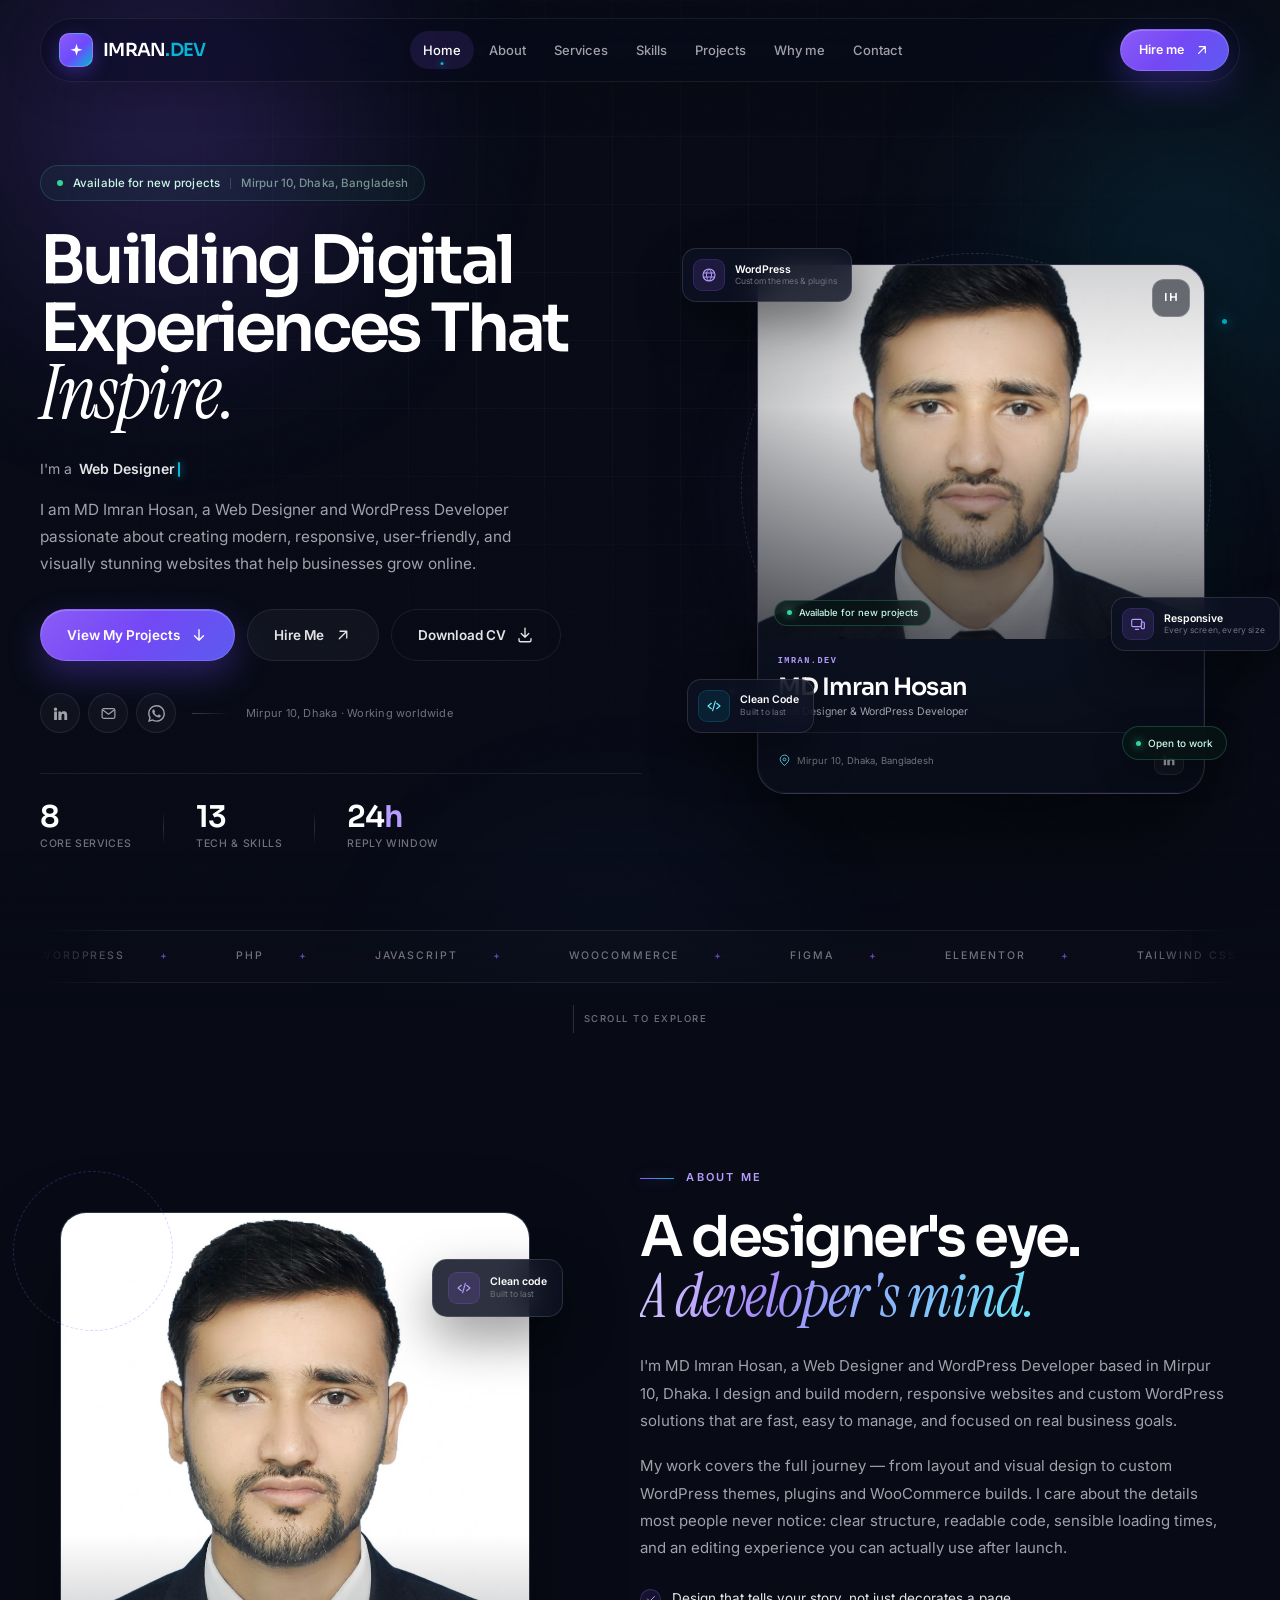
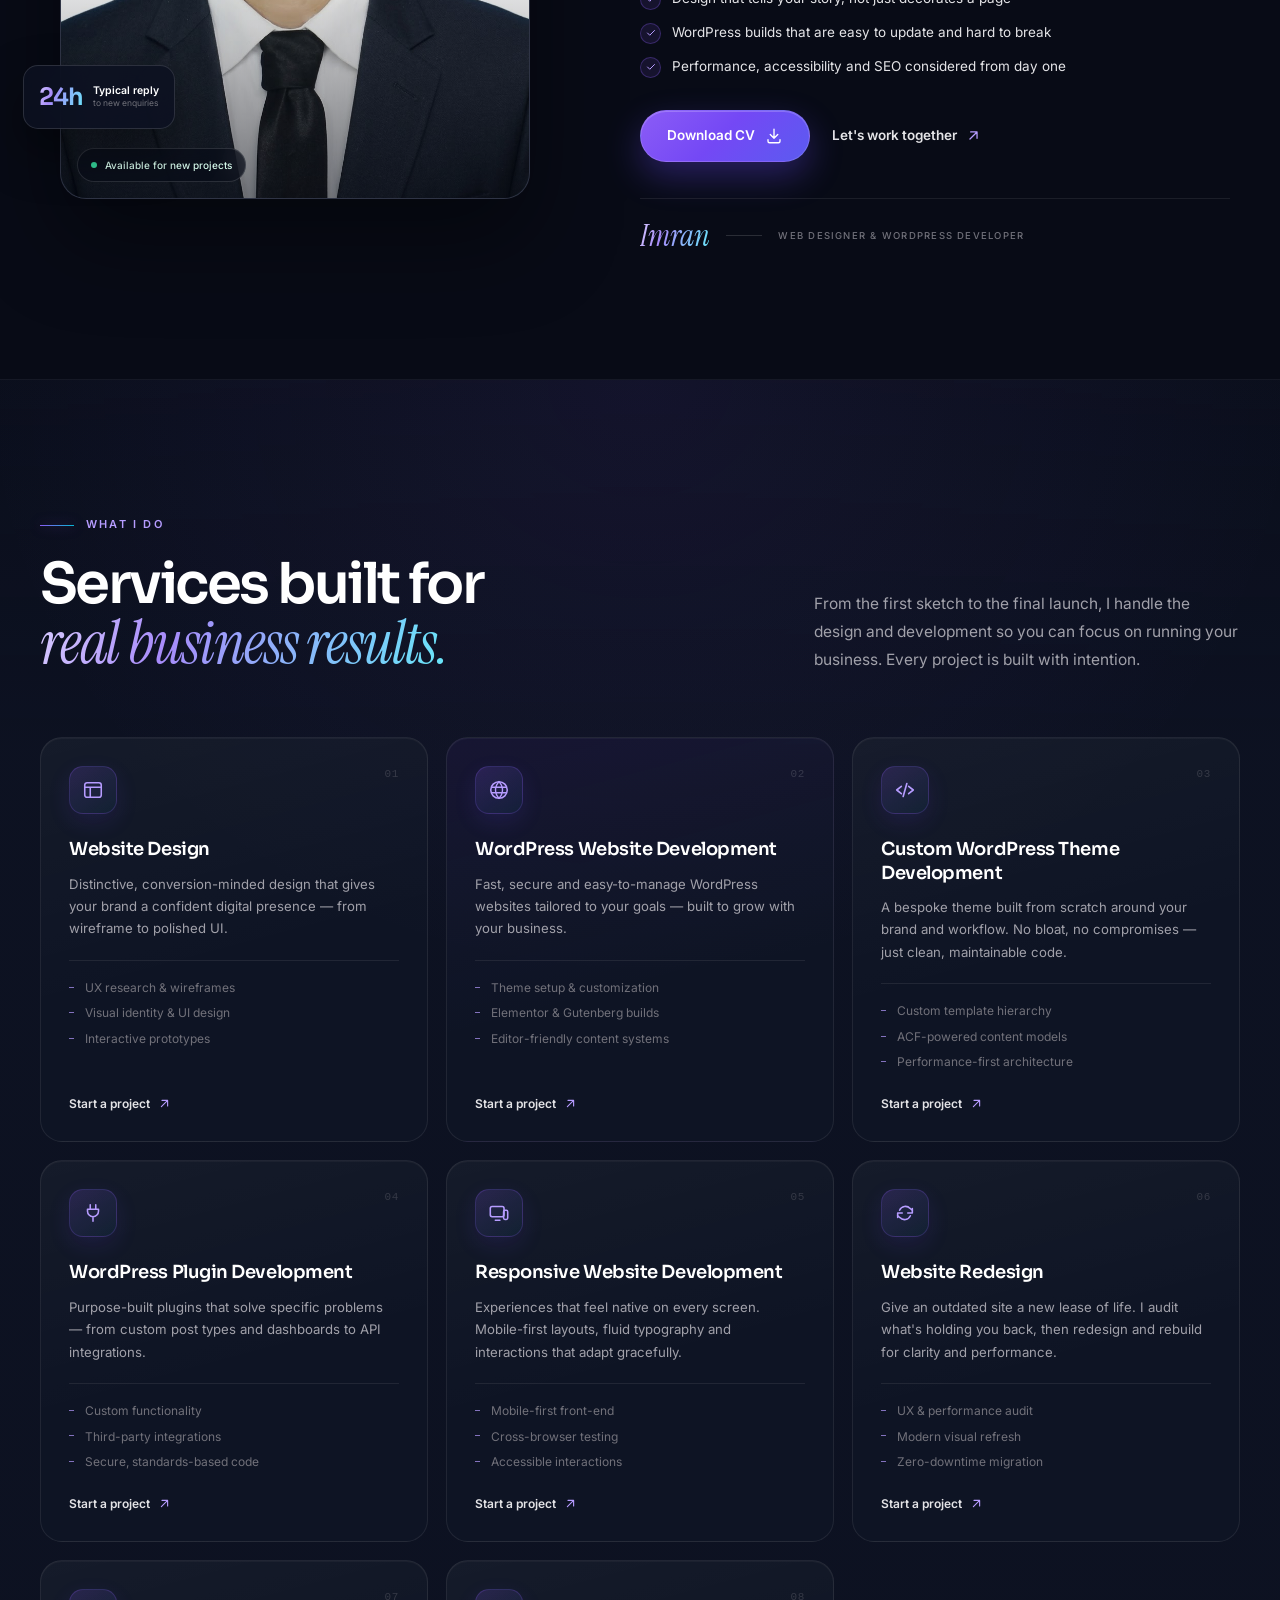
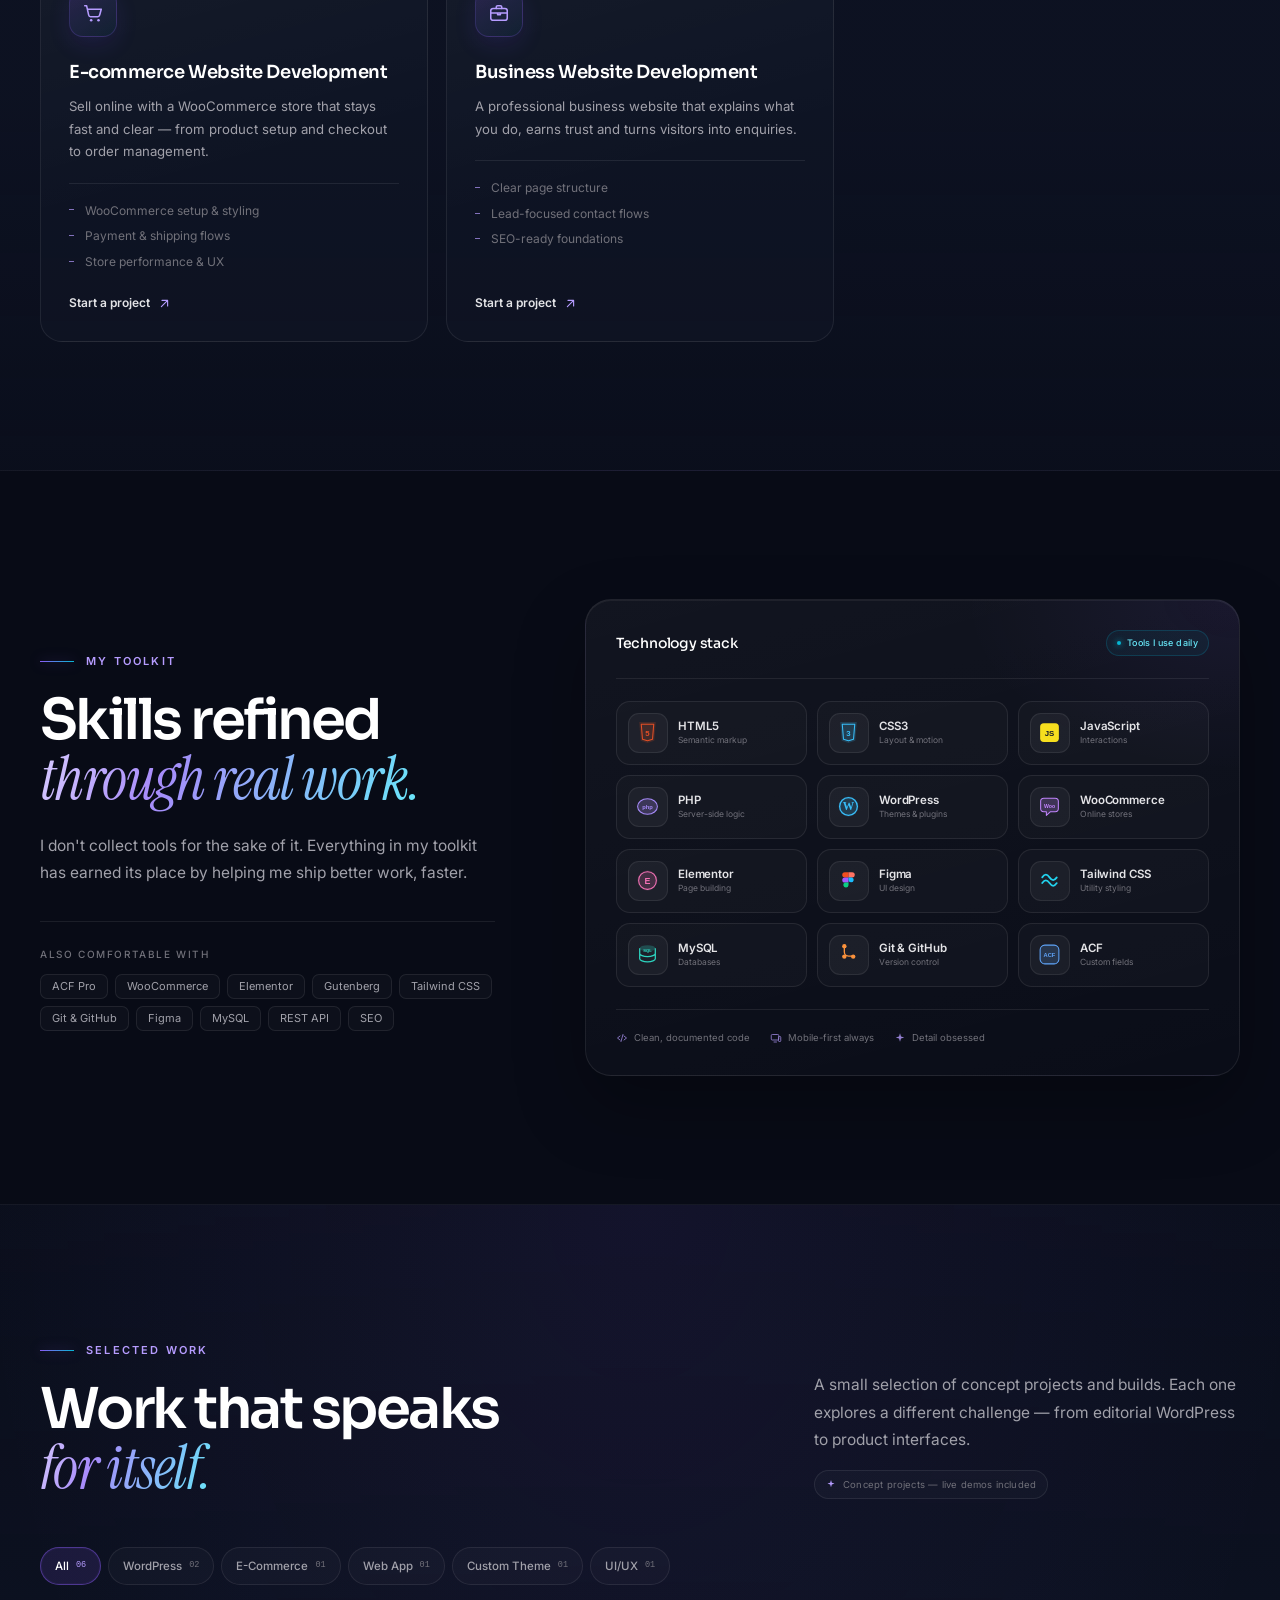
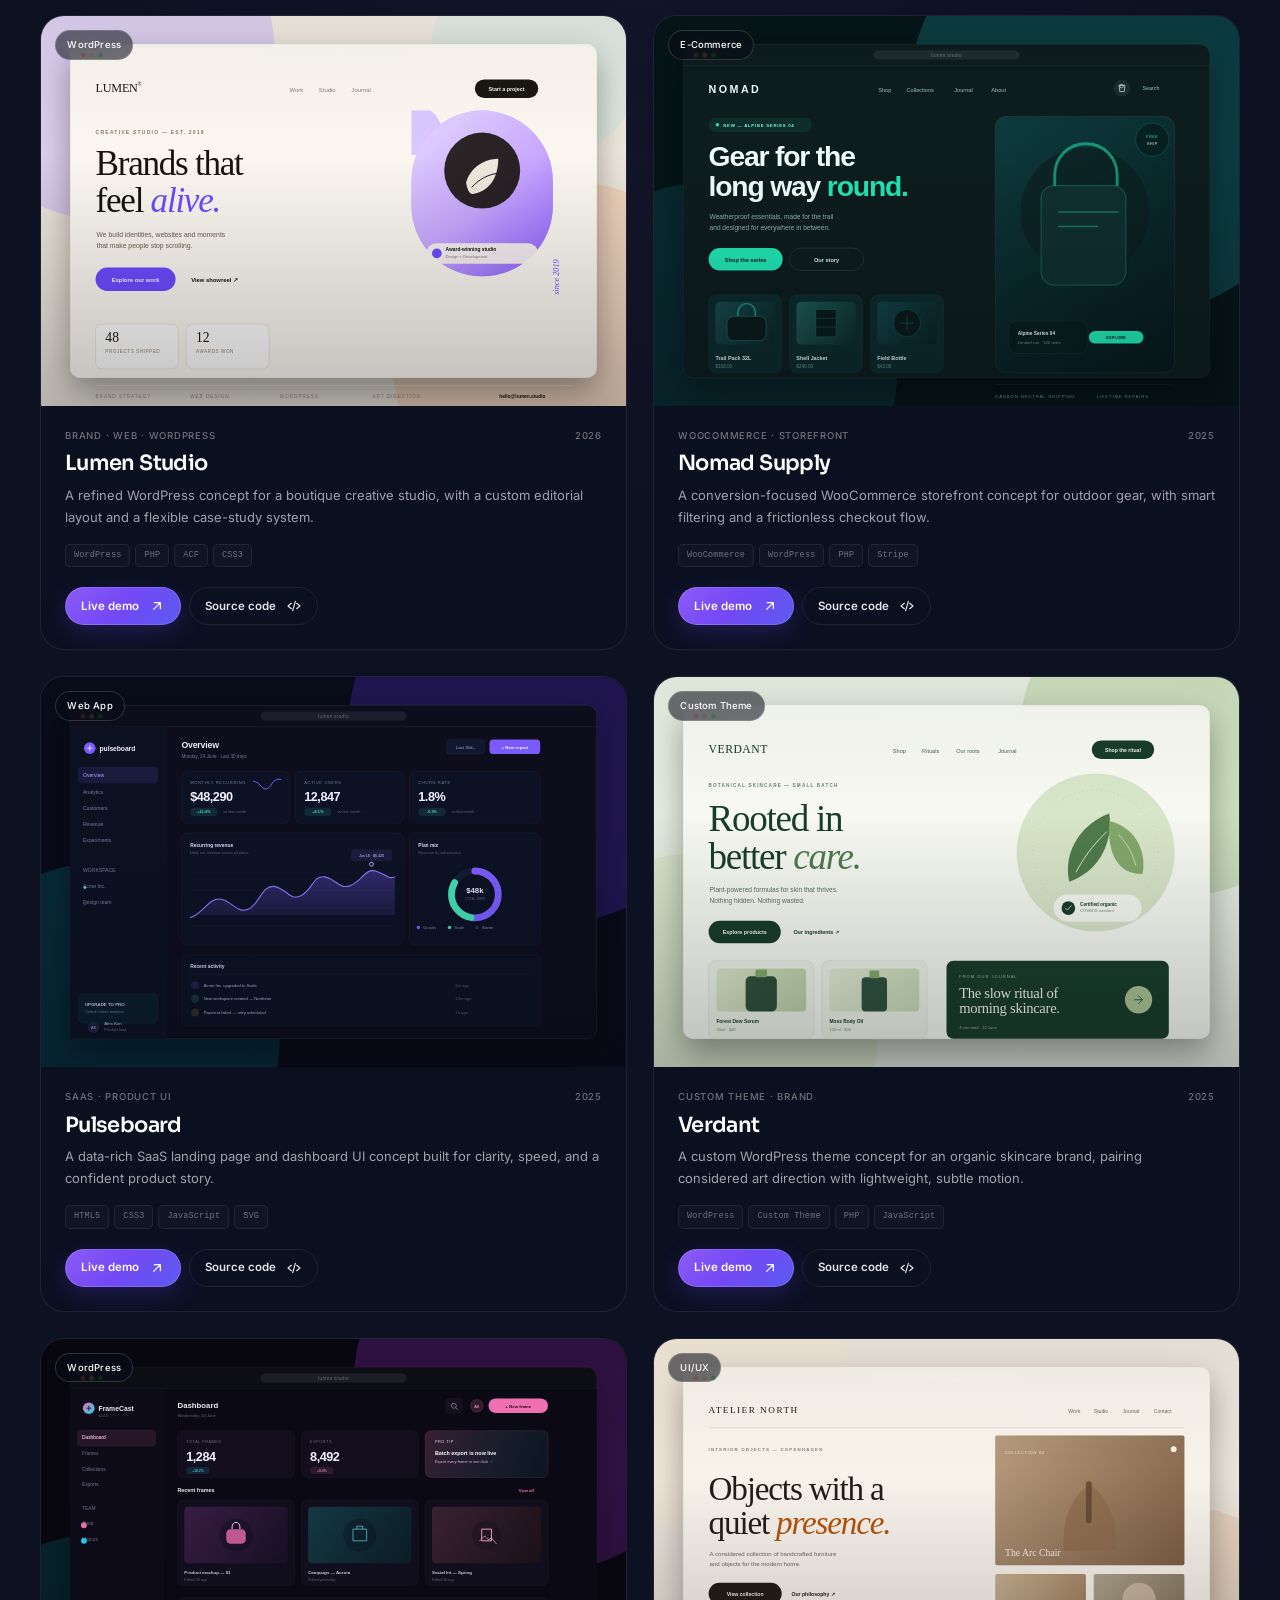
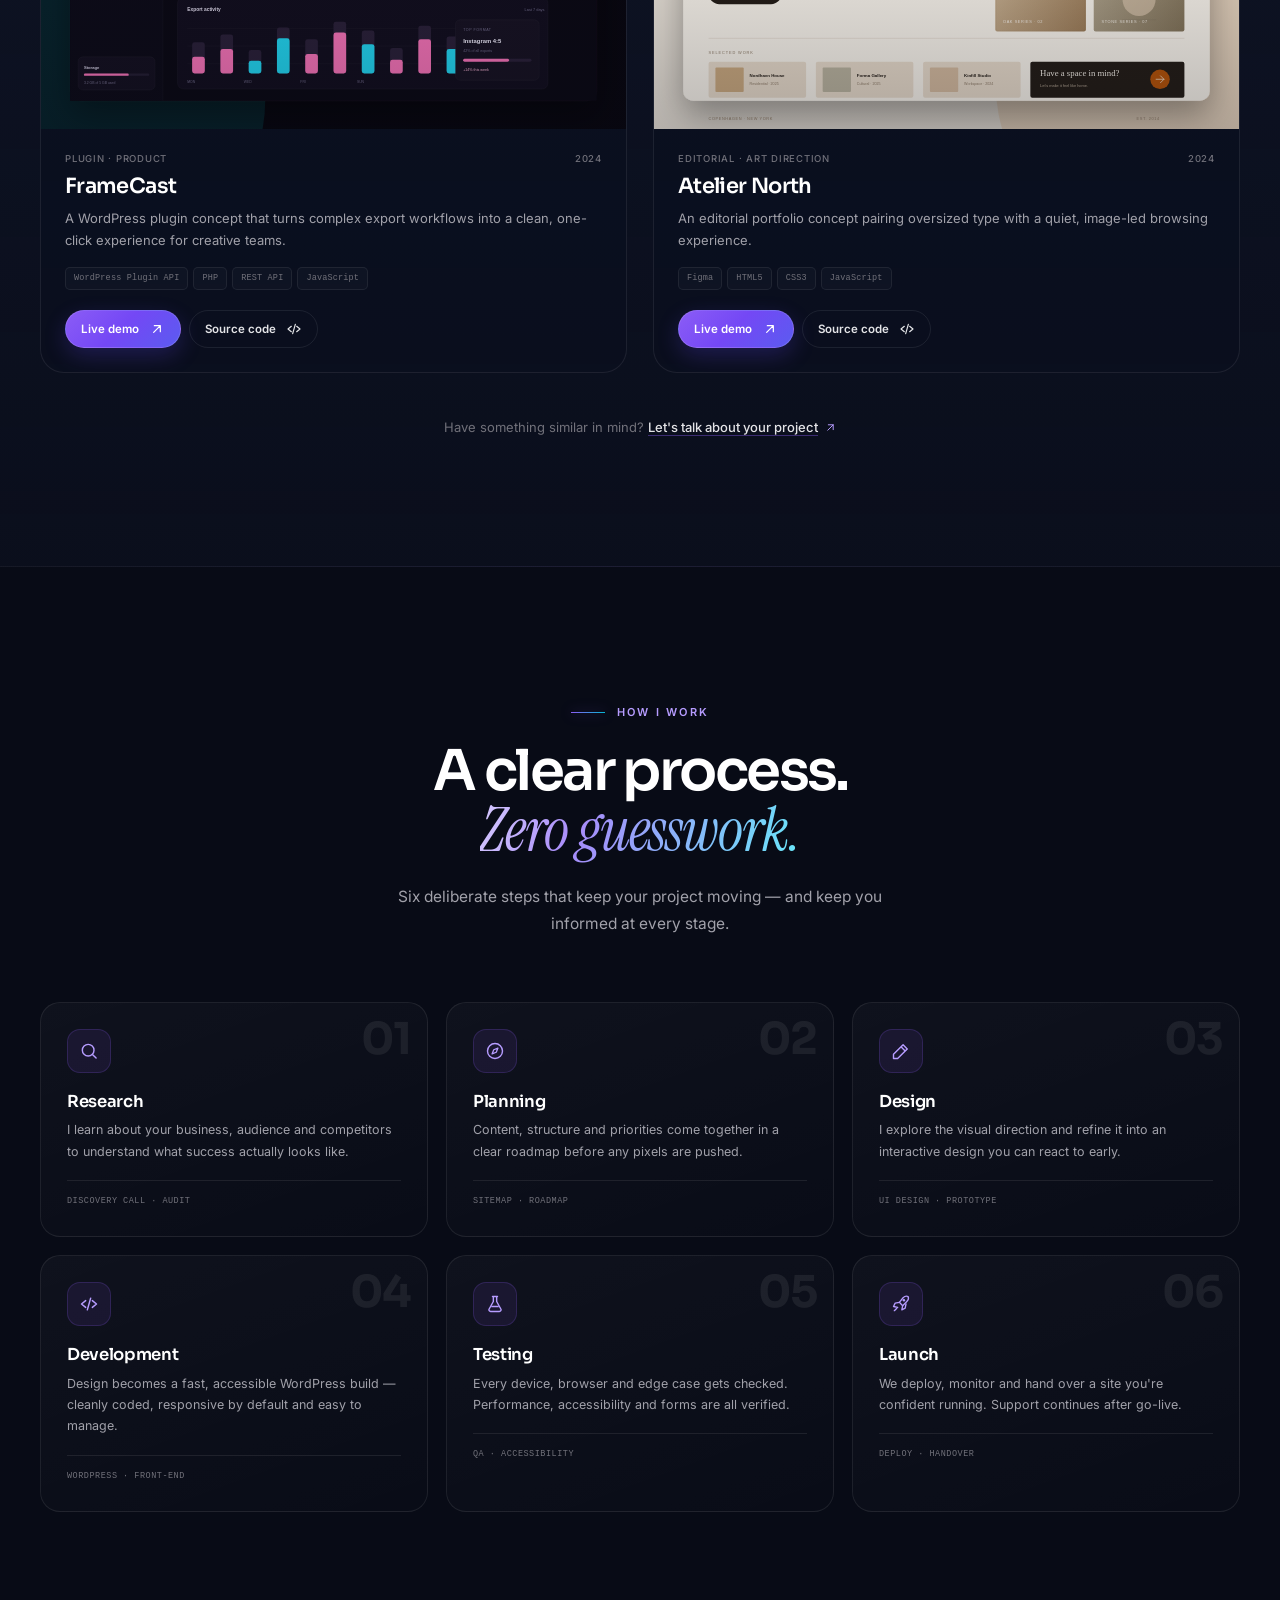
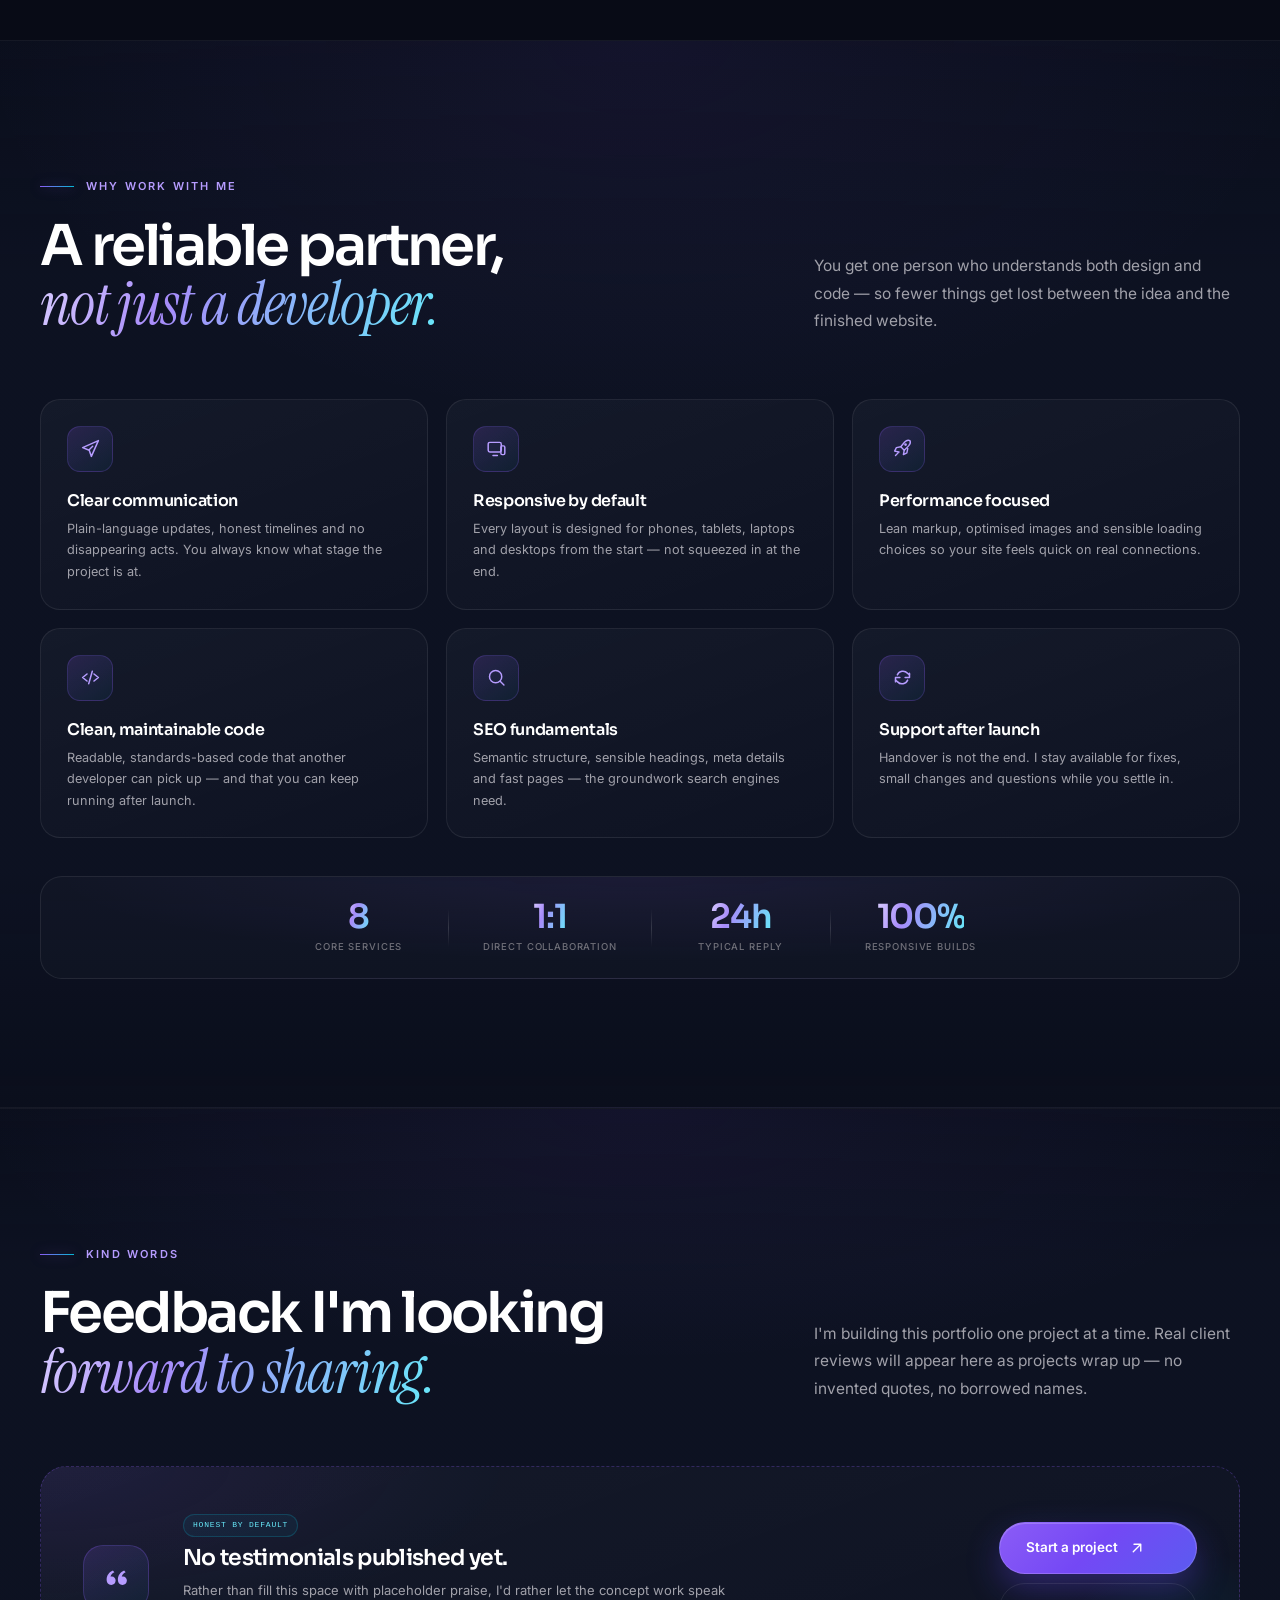
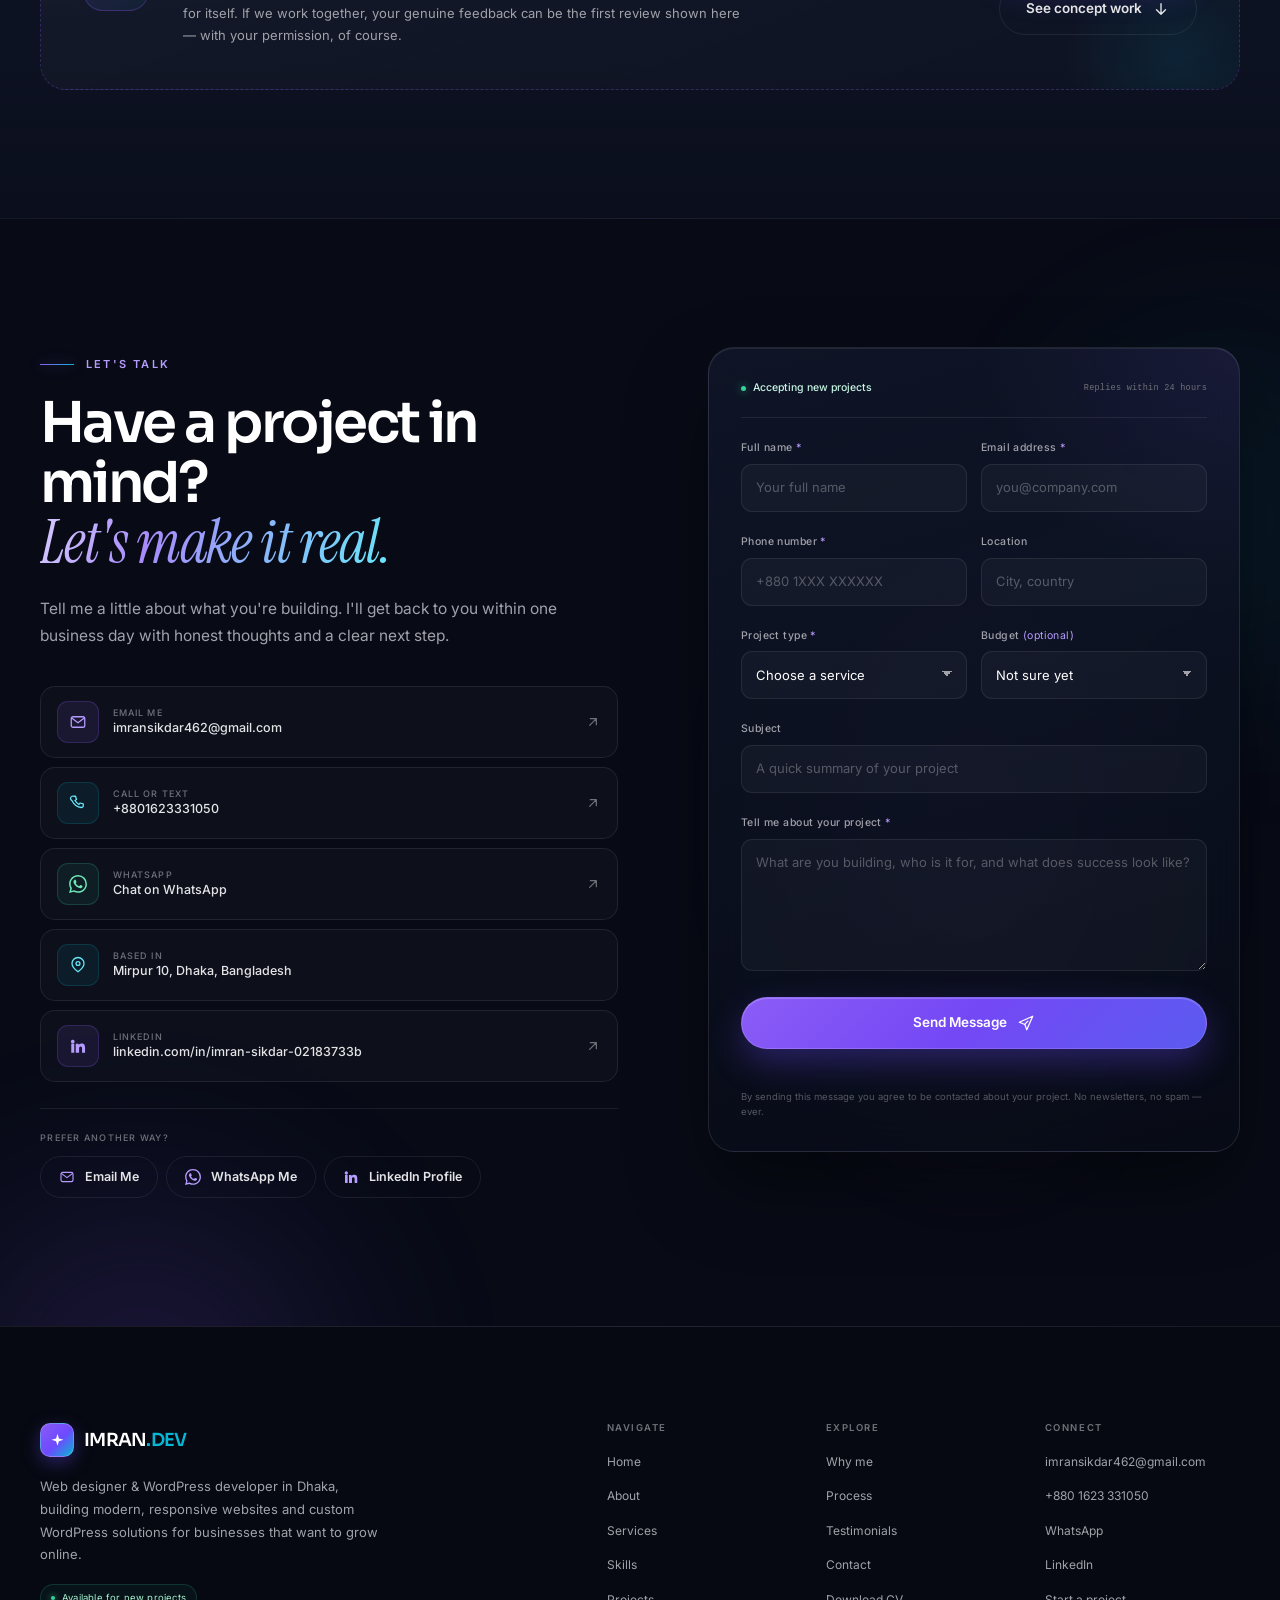
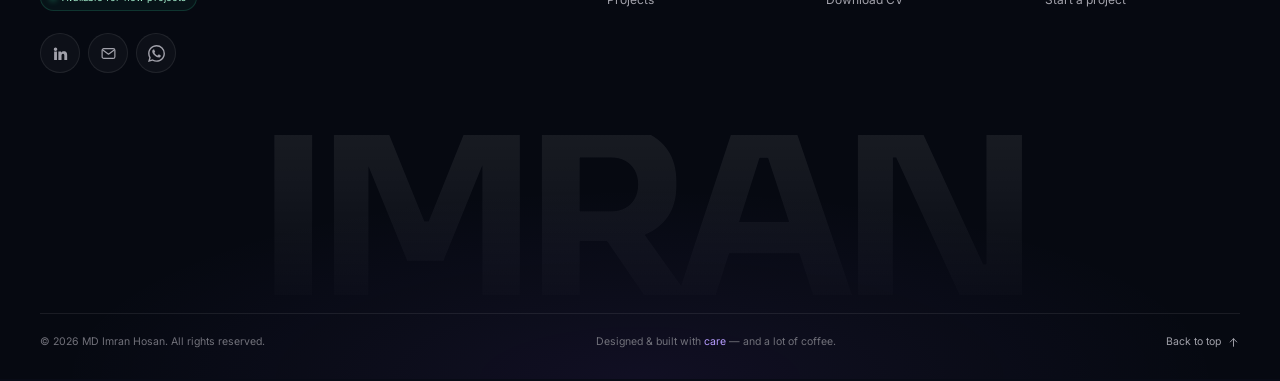
==== index.html @ 874c9e9a "first commit" ====
<!DOCTYPE html>
<html class="no-js" lang="en">
<head>
  <meta charset="UTF-8">
  <meta name="viewport" content="width=device-width, initial-scale=1.0">
  <title>MD Imran Hosan</title>
  <meta name="description" content="MD Imran Hosan is a Web Designer and WordPress Developer in Mirpur 10, Dhaka, building modern, responsive, user-friendly websites, custom WordPress themes and plugins.">
  <meta name="author" content="MD Imran Hosan">
  <meta name="theme-color" content="#080B16">
  <meta name="robots" content="index, follow">
  <link rel="canonical" href="https://imran.dev/">

  <!-- Open Graph / social -->
  <meta property="og:type" content="website">
  <meta property="og:locale" content="en_US">
  <meta property="og:site_name" content="MD Imran Hosan — Web Designer &amp; WordPress Developer">
  <meta property="og:title" content="MD Imran Hosan — Web Designer &amp; WordPress Developer">
  <meta property="og:description" content="Building digital experiences that inspire. Modern web design, WordPress development, custom themes, plugins and WooCommerce.">
  <meta property="og:url" content="https://imran.dev/">
  <meta property="og:image" content="https://imran.dev/assets/images/og-image.png">
  <meta property="og:image:width" content="1200">
  <meta property="og:image:height" content="630">
  <meta name="twitter:card" content="summary_large_image">
  <meta name="twitter:title" content="MD Imran Hosan — Web Designer &amp; WordPress Developer">
  <meta name="twitter:description" content="Building digital experiences that inspire.">
  <meta name="twitter:image" content="https://imran.dev/assets/images/og-image.png">

  <!-- Icons & fonts -->
  <link rel="icon" type="image/svg+xml" href="assets/images/favicon.svg">
  <link rel="apple-touch-icon" href="assets/images/favicon.svg">
  <link rel="preconnect" href="https://fonts.googleapis.com">
  <link rel="preconnect" href="https://fonts.gstatic.com" crossorigin>
  <link href="https://fonts.googleapis.com/css2?family=Inter:wght@400;500;600;700&family=Instrument+Serif:ital@0;1&family=Sora:wght@400;500;600;700&display=swap" rel="stylesheet">
  <link rel="stylesheet" href="assets/css/core.css">
  <link rel="stylesheet" href="assets/css/sections.css">
  <link rel="stylesheet" href="assets/css/content.css">
  <link rel="stylesheet" href="assets/css/responsive.css">
  <link rel="stylesheet" href="assets/css/upgrade.css">

  <!-- Progressive enhancement flag. The page remains fully usable without JS. -->
  <script>document.documentElement.classList.remove('no-js');document.documentElement.classList.add('js');</script>

  <script type="application/ld+json">
  {
    "@context": "https://schema.org",
    "@type": "Person",
    "name": "MD Imran Hosan",
    "jobTitle": "Web Designer & WordPress Developer",
    "description": "Web designer and WordPress developer based in Mirpur 10, Dhaka, building modern, responsive, user-friendly websites and custom WordPress solutions.",
    "url": "https://imran.dev/",
    "email": "mailto:imransikdar462@gmail.com",
    "telephone": "+8801623331050",
    "address": {
      "@type": "PostalAddress",
      "streetAddress": "Mirpur 10",
      "addressLocality": "Dhaka",
      "addressCountry": "BD"
    },
    "knowsAbout": ["Web Design", "WordPress Development", "Custom WordPress Themes", "WordPress Plugins", "WooCommerce", "Elementor", "PHP", "JavaScript", "Responsive Web Design", "SEO Fundamentals"],
    "sameAs": [
      "https://www.linkedin.com/in/imran-sikdar-02183733b"
    ]
  }
  </script>
</head>
<body>
  <a class="skip-link" href="#main">Skip to content</a>

  <!-- =========================================================
       SVG ICON SPRITE — referenced via <use href="#icon-name">
       ========================================================= -->
  <svg class="svg-sprite" aria-hidden="true" focusable="false" xmlns="http://www.w3.org/2000/svg">
    <symbol id="icon-arrow-right" viewBox="0 0 24 24"><path d="M5 12h14M13 6l6 6-6 6" fill="none" stroke="currentColor" stroke-width="1.8" stroke-linecap="round" stroke-linejoin="round"/></symbol>
    <symbol id="icon-arrow-up-right" viewBox="0 0 24 24"><path d="M7 17 17 7M8 7h9v9" fill="none" stroke="currentColor" stroke-width="1.8" stroke-linecap="round" stroke-linejoin="round"/></symbol>
    <symbol id="icon-arrow-down" viewBox="0 0 24 24"><path d="M12 5v14M6 13l6 6 6-6" fill="none" stroke="currentColor" stroke-width="1.8" stroke-linecap="round" stroke-linejoin="round"/></symbol>
    <symbol id="icon-arrow-up" viewBox="0 0 24 24"><path d="M12 19V5M6 11l6-6 6 6" fill="none" stroke="currentColor" stroke-width="1.8" stroke-linecap="round" stroke-linejoin="round"/></symbol>
    <symbol id="icon-download" viewBox="0 0 24 24"><path d="M12 3v12m0 0 5-5m-5 5-5-5M4 17v2a2 2 0 0 0 2 2h12a2 2 0 0 0 2-2v-2" fill="none" stroke="currentColor" stroke-width="1.8" stroke-linecap="round" stroke-linejoin="round"/></symbol>
    <symbol id="icon-mail" viewBox="0 0 24 24"><rect x="3" y="5" width="18" height="14" rx="2.5" fill="none" stroke="currentColor" stroke-width="1.7"/><path d="m4 7 8 6 8-6" fill="none" stroke="currentColor" stroke-width="1.7" stroke-linecap="round" stroke-linejoin="round"/></symbol>
    <symbol id="icon-phone" viewBox="0 0 24 24"><path d="M6.5 3h2.2l1.3 4.3-2 1.4a13.3 13.3 0 0 0 5.3 5.3l1.4-2 4.3 1.3v2.2a2.5 2.5 0 0 1-2.7 2.5C9.8 17.3 6.7 14.2 4 8.9A2.5 2.5 0 0 1 6.5 3Z" fill="none" stroke="currentColor" stroke-width="1.7" stroke-linejoin="round"/></symbol>
    <symbol id="icon-map-pin" viewBox="0 0 24 24"><path d="M20 10c0 5-8 11-8 11S4 15 4 10a8 8 0 1 1 16 0Z" fill="none" stroke="currentColor" stroke-width="1.7"/><circle cx="12" cy="10" r="2.6" fill="none" stroke="currentColor" stroke-width="1.7"/></symbol>
    <symbol id="icon-check" viewBox="0 0 24 24"><path d="m5 12 4.5 4.5L19 7" fill="none" stroke="currentColor" stroke-width="2" stroke-linecap="round" stroke-linejoin="round"/></symbol>
    <symbol id="icon-menu" viewBox="0 0 24 24"><path d="M4 7h16M4 12h16M4 17h16" fill="none" stroke="currentColor" stroke-width="1.8" stroke-linecap="round"/></symbol>
    <symbol id="icon-close" viewBox="0 0 24 24"><path d="m6 6 12 12M18 6 6 18" fill="none" stroke="currentColor" stroke-width="1.8" stroke-linecap="round"/></symbol>
    <symbol id="icon-copy" viewBox="0 0 24 24"><rect x="8" y="8" width="12" height="12" rx="2" fill="none" stroke="currentColor" stroke-width="1.7"/><path d="M16 8V6a2 2 0 0 0-2-2H6a2 2 0 0 0-2 2v8a2 2 0 0 0 2 2h2" fill="none" stroke="currentColor" stroke-width="1.7"/></symbol>
    <symbol id="icon-play" viewBox="0 0 24 24"><path d="M8 5.5v13l11-6.5-11-6.5Z" fill="currentColor"/></symbol>
    <symbol id="icon-quote" viewBox="0 0 24 24"><path d="M9.5 6C6.4 7.4 4.5 10 4.5 13.2c0 2.6 1.5 4.3 3.7 4.3 2 0 3.5-1.5 3.5-3.5 0-1.9-1.3-3.3-3.1-3.3-.3 0-.7 0-1 .1.4-1.4 1.5-2.6 3.1-3.4L9.5 6Zm9 0c-3.1 1.4-5 4-5 7.2 0 2.6 1.5 4.3 3.7 4.3 2 0 3.5-1.5 3.5-3.5 0-1.9-1.3-3.3-3.1-3.3-.3 0-.7 0-1 .1.4-1.4 1.5-2.6 3.1-3.4L18.5 6Z" fill="currentColor"/></symbol>
    <symbol id="icon-layout" viewBox="0 0 24 24"><rect x="3" y="4" width="18" height="16" rx="2.5" fill="none" stroke="currentColor" stroke-width="1.7"/><path d="M3 9h18M9 9v11" stroke="currentColor" stroke-width="1.7"/></symbol>
    <symbol id="icon-globe" viewBox="0 0 24 24"><circle cx="12" cy="12" r="9" fill="none" stroke="currentColor" stroke-width="1.7"/><path d="M3.5 9h17M3.5 15h17M12 3c2.5 2.5 3.8 5.6 3.8 9S14.5 18.5 12 21c-2.5-2.5-3.8-5.6-3.8-9S9.5 5.5 12 3Z" fill="none" stroke="currentColor" stroke-width="1.5"/></symbol>
    <symbol id="icon-code" viewBox="0 0 24 24"><path d="m8 8-5 4 5 4M16 8l5 4-5 4M14 5l-4 14" fill="none" stroke="currentColor" stroke-width="1.8" stroke-linecap="round" stroke-linejoin="round"/></symbol>
    <symbol id="icon-plug" viewBox="0 0 24 24"><path d="M9 3v5M15 3v5M6 8h12v2a6 6 0 0 1-6 6 6 6 0 0 1-6-6V8ZM12 16v5" fill="none" stroke="currentColor" stroke-width="1.7" stroke-linecap="round" stroke-linejoin="round"/></symbol>
    <symbol id="icon-cart" viewBox="0 0 24 24"><path d="M3 4h2l2.3 10.4a2 2 0 0 0 2 1.6h7.9a2 2 0 0 0 2-1.6L21 8H6" fill="none" stroke="currentColor" stroke-width="1.7" stroke-linecap="round" stroke-linejoin="round"/><circle cx="10" cy="20" r="1.4" fill="currentColor"/><circle cx="18" cy="20" r="1.4" fill="currentColor"/></symbol>
    <symbol id="icon-briefcase" viewBox="0 0 24 24"><rect x="3" y="7" width="18" height="13" rx="2.5" fill="none" stroke="currentColor" stroke-width="1.7"/><path d="M9 7V5.5A1.5 1.5 0 0 1 10.5 4h3A1.5 1.5 0 0 1 15 5.5V7M3 12h18M10.5 12v2h3v-2" fill="none" stroke="currentColor" stroke-width="1.7" stroke-linecap="round" stroke-linejoin="round"/></symbol>
    <symbol id="icon-devices" viewBox="0 0 24 24"><rect x="2.5" y="5" width="15" height="11" rx="2" fill="none" stroke="currentColor" stroke-width="1.7"/><path d="M8 20h5" stroke="currentColor" stroke-width="1.7" stroke-linecap="round"/><rect x="17" y="9" width="4.5" height="10" rx="1.5" fill="none" stroke="currentColor" stroke-width="1.7"/></symbol>
    <symbol id="icon-refresh" viewBox="0 0 24 24"><path d="M20 7v5h-5M4 17v-5h5" fill="none" stroke="currentColor" stroke-width="1.7" stroke-linecap="round" stroke-linejoin="round"/><path d="M6.1 9a7 7 0 0 1 11.5-2L20 9M4 15l2.4 2a7 7 0 0 0 11.5-2" fill="none" stroke="currentColor" stroke-width="1.7" stroke-linecap="round" stroke-linejoin="round"/></symbol>
    <symbol id="icon-search" viewBox="0 0 24 24"><circle cx="11" cy="11" r="7" fill="none" stroke="currentColor" stroke-width="1.7"/><path d="m16.5 16.5 4 4" stroke="currentColor" stroke-width="1.7" stroke-linecap="round"/></symbol>
    <symbol id="icon-compass" viewBox="0 0 24 24"><circle cx="12" cy="12" r="9" fill="none" stroke="currentColor" stroke-width="1.7"/><path d="m15.5 8.5-2 5-5 2 2-5 5-2Z" fill="none" stroke="currentColor" stroke-width="1.6" stroke-linejoin="round"/></symbol>
    <symbol id="icon-pen" viewBox="0 0 24 24"><path d="m14.5 4.5 5 5L8 21H3v-5L14.5 4.5Z" fill="none" stroke="currentColor" stroke-width="1.7" stroke-linejoin="round"/><path d="m12 7 5 5" stroke="currentColor" stroke-width="1.7"/></symbol>
    <symbol id="icon-test" viewBox="0 0 24 24"><path d="M9 3h6M10 3v6l-5 9a2 2 0 0 0 1.8 3h10.4a2 2 0 0 0 1.8-3l-5-9V3" fill="none" stroke="currentColor" stroke-width="1.7" stroke-linecap="round" stroke-linejoin="round"/><path d="M7.5 15h9" stroke="currentColor" stroke-width="1.7"/></symbol>
    <symbol id="icon-rocket" viewBox="0 0 24 24"><path d="M14.5 4.5c3-3 6-1.5 6-1.5s1.5 3-1.5 6L14 14l-4-4 4.5-5.5Z" fill="none" stroke="currentColor" stroke-width="1.6" stroke-linejoin="round"/><path d="M10 10 5 11l-2 4 5 1M14 14l-1 5 4-2 1-5M7 17l-3 3" fill="none" stroke="currentColor" stroke-width="1.6" stroke-linecap="round" stroke-linejoin="round"/><circle cx="15.5" cy="7.5" r="1.5" fill="currentColor"/></symbol>
    <symbol id="icon-send" viewBox="0 0 24 24"><path d="m3 11 18-8-8 18-2.5-7L3 11Z" fill="none" stroke="currentColor" stroke-width="1.7" stroke-linejoin="round"/><path d="m10.5 13.5 4-4" stroke="currentColor" stroke-width="1.7" stroke-linecap="round"/></symbol>
    <symbol id="icon-sparkle" viewBox="0 0 24 24"><path d="M12 2.5 14 9l6.5 2-6.5 2-2 6.5L10 13l-6.5-2L10 9l2-6.5Z" fill="currentColor"/></symbol>
    <symbol id="icon-github" viewBox="0 0 24 24"><path d="M12 .5C5.65.5.5 5.65.5 12c0 5.08 3.29 9.39 7.86 10.91.58.11.79-.25.79-.56v-2.17c-3.2.7-3.87-1.36-3.87-1.36-.52-1.33-1.27-1.68-1.27-1.68-1.04-.71.08-.7.08-.7 1.15.08 1.76 1.18 1.76 1.18 1.02 1.76 2.69 1.25 3.35.95.1-.74.4-1.25.72-1.54-2.55-.29-5.23-1.28-5.23-5.68 0-1.25.45-2.28 1.18-3.08-.12-.29-.51-1.46.11-3.05 0 0 .96-.31 3.15 1.18a10.9 10.9 0 0 1 5.74 0c2.18-1.49 3.14-1.18 3.14-1.18.63 1.59.24 2.76.12 3.05.74.8 1.18 1.83 1.18 3.08 0 4.41-2.69 5.38-5.25 5.66.41.35.78 1.05.78 2.12v3.14c0 .31.21.68.8.56A10.52 10.52 0 0 0 23.5 12C23.5 5.65 18.35.5 12 .5Z" fill="currentColor"/></symbol>
    <symbol id="icon-linkedin" viewBox="0 0 24 24"><path d="M4.98 3.5a2.5 2.5 0 1 1 0 5 2.5 2.5 0 0 1 0-5ZM3 9h4v12H3V9Zm6 0h3.8v1.71h.05c.53-.95 1.83-1.95 3.77-1.95 4.03 0 4.78 2.5 4.78 5.75V21h-4v-5.5c0-1.31-.02-3-1.83-3-1.83 0-2.11 1.43-2.11 2.9V21H9V9Z" fill="currentColor"/></symbol>
    <symbol id="icon-dribbble" viewBox="0 0 24 24"><path d="M12 24C5.385 24 0 18.615 0 12S5.385 0 12 0s12 5.385 12 12-5.385 12-12 12Zm10.12-10.358c-.35-.11-3.17-.953-6.384-.438 1.34 3.684 1.887 6.684 1.992 7.308 2.3-1.555 3.936-4.02 4.395-6.87h-.003Zm-7.115 8.247c-.153-.9-.745-4.02-2.17-7.77l-.062.021c-5.766 2.012-7.83 6.004-8.012 6.361A9.955 9.955 0 0 0 12 22c2.005 0 3.87-.59 5.428-1.6l-.423-.511Zm-11.1-2.182c.241-.412 2.686-4.454 8.896-6.387.142-.046.288-.091.434-.133-.203-.458-.42-.914-.646-1.363-5.398 1.61-10.63 1.545-11.108 1.534l-.003.058A9.96 9.96 0 0 0 3.904 19.707Zm-1.034-8.093c.49.007 5.005.026 10.094-1.32a40.79 40.79 0 0 0-2.89-4.5A9.99 9.99 0 0 0 2.87 11.614Zm5.816-7.58a35.4 35.4 0 0 1 2.86 4.474c3.49-1.314 4.95-3.288 5.123-3.516A9.956 9.956 0 0 0 12 2.02c-1.83 0-3.55.495-5.02 1.36Zm9.5 1.105c-.203.24-1.82 2.32-5.43 3.71.24.49.46.99.67 1.49.07.17.14.34.21.51 3.79-.48 7.55.36 7.93.48a9.94 9.94 0 0 0-3.38-6.19Z" fill="currentColor"/></symbol>
    <symbol id="icon-x" viewBox="0 0 24 24"><path d="M18.244 2.25h3.308l-7.227 8.26 8.502 11.24h-6.657l-5.214-6.817-5.966 6.817H1.68l7.73-8.835L1.254 2.25H8.08l4.713 6.231 5.45-6.231Zm-1.161 17.52h1.833L7.084 4.126H5.117L17.083 19.77Z" fill="currentColor"/></symbol>
    <symbol id="icon-whatsapp" viewBox="0 0 24 24"><path d="M17.472 14.382c-.297-.149-1.758-.867-2.03-.967-.273-.099-.471-.148-.67.15-.197.297-.767.966-.94 1.164-.173.199-.347.223-.644.075-.297-.15-1.255-.463-2.39-1.475-.883-.788-1.48-1.761-1.653-2.059-.173-.297-.018-.458.13-.606.134-.133.297-.347.446-.52.149-.174.198-.298.298-.497.099-.198.05-.371-.05-.52-.099-.148-.669-1.612-.916-2.207-.242-.579-.487-.5-.669-.51-.173-.008-.371-.01-.57-.01-.198 0-.52.074-.792.372-.272.297-1.04 1.016-1.04 2.479 0 1.462 1.065 2.875 1.213 3.074.149.198 2.096 3.2 5.077 4.487.71.306 1.263.489 1.694.626.712.226 1.36.194 1.872.118.571-.085 1.758-.719 2.006-1.413.248-.694.248-1.289.173-1.413-.074-.124-.272-.198-.57-.347ZM12.05 21.785h-.004a9.87 9.87 0 0 1-5.031-1.378l-.361-.214-3.741.982.998-3.648-.235-.374a9.86 9.86 0 0 1-1.51-5.26c.001-5.45 4.436-9.884 9.888-9.884 2.64 0 5.122 1.03 6.988 2.898a9.825 9.825 0 0 1 2.893 6.994c-.003 5.45-4.437 9.884-9.885 9.884Zm8.413-18.297A11.815 11.815 0 0 0 12.05 0C5.495 0 .16 5.335.157 11.892c0 2.096.547 4.142 1.588 5.945L.057 24l6.305-1.654a11.882 11.882 0 0 0 5.683 1.448h.005c6.554 0 11.89-5.335 11.893-11.893a11.821 11.821 0 0 0-3.48-8.413Z" fill="currentColor"/></symbol>
  </svg>

  <!-- Scroll progress -->
  <div class="scroll-progress" aria-hidden="true"><span id="scroll-progress-bar"></span></div>

  <!-- =========================================================
       PRELOADER
       ========================================================= -->
  <div class="preloader" id="preloader" aria-hidden="true">
    <div class="preloader__inner">
      <span class="logo-mark logo-mark--lg" aria-hidden="true"><svg><use href="#icon-sparkle"></use></svg></span>
      <span class="preloader__name">IMRAN<span>.DEV</span></span>
      <span class="preloader__track"><span></span></span>
      <span class="preloader__label">Designing the experience…</span>
    </div>
  </div>

  <!-- =========================================================
       NAVBAR
       ========================================================= -->
  <header class="site-header" id="site-header">
    <div class="container">
      <nav class="nav-shell" aria-label="Primary">
        <a class="brand" href="#home" aria-label="MD Imran Hosan — back to top">
          <span class="logo-mark" aria-hidden="true"><svg><use href="#icon-sparkle"></use></svg></span>
          <span class="brand__name">IMRAN<span class="brand__dot">.DEV</span></span>
        </a>

        <ul class="nav-links" id="primary-menu">
          <li><a class="nav-link is-active" href="#home">Home</a></li>
          <li><a class="nav-link" href="#about">About</a></li>
          <li><a class="nav-link" href="#services">Services</a></li>
          <li><a class="nav-link" href="#skills">Skills</a></li>
          <li><a class="nav-link" href="#projects">Projects</a></li>
          <li><a class="nav-link" href="#why-me">Why me</a></li>
          <li><a class="nav-link" href="#contact">Contact</a></li>
        </ul>

        <div class="nav-actions">
          <a class="btn btn--primary btn--sm nav-cta" href="#contact">
            <span>Hire me</span>
            <svg class="btn__icon" aria-hidden="true"><use href="#icon-arrow-up-right"></use></svg>
          </a>
          <button class="nav-toggle" id="nav-toggle" type="button" aria-expanded="false" aria-controls="mobile-menu" aria-label="Open menu">
            <span></span><span></span><span></span>
          </button>
        </div>
      </nav>
    </div>
  </header>

  <!-- Mobile navigation -->
  <div class="mobile-menu" id="mobile-menu" aria-hidden="true">
    <div class="mobile-menu__backdrop" data-menu-close></div>
    <div class="mobile-menu__panel" role="dialog" aria-modal="true" aria-label="Mobile navigation">
      <div class="mobile-menu__top">
        <span class="brand brand--static">
          <span class="logo-mark" aria-hidden="true"><svg><use href="#icon-sparkle"></use></svg></span>
          <span class="brand__name">IMRAN<span class="brand__dot">.DEV</span></span>
        </span>
        <button class="menu-close" type="button" data-menu-close aria-label="Close menu">
          <svg aria-hidden="true"><use href="#icon-close"></use></svg>
        </button>
      </div>
      <nav aria-label="Mobile">
        <ul class="mobile-links">
          <li><a href="#home"><span>01</span>Home</a></li>
          <li><a href="#about"><span>02</span>About</a></li>
          <li><a href="#services"><span>03</span>Services</a></li>
          <li><a href="#skills"><span>04</span>Skills</a></li>
          <li><a href="#projects"><span>05</span>Projects</a></li>
          <li><a href="#process"><span>06</span>Process</a></li>
          <li><a href="#why-me"><span>07</span>Why me</a></li>
          <li><a href="#testimonials"><span>08</span>Testimonials</a></li>
          <li><a href="#contact"><span>09</span>Contact</a></li>
        </ul>
      </nav>
      <div class="mobile-menu__footer">
        <a class="btn btn--primary" href="#contact">Start a project <svg class="btn__icon" aria-hidden="true"><use href="#icon-arrow-up-right"></use></svg></a>
        <div class="socials">
          <a class="social-link" href="https://www.linkedin.com/in/imran-sikdar-02183733b" target="_blank" rel="noopener noreferrer" aria-label="LinkedIn profile"><svg aria-hidden="true"><use href="#icon-linkedin"></use></svg></a>
          <a class="social-link" href="mailto:imransikdar462@gmail.com" aria-label="Email MD Imran Hosan"><svg aria-hidden="true"><use href="#icon-mail"></use></svg></a>
          <a class="social-link" href="https://wa.me/8801623331050" target="_blank" rel="noopener noreferrer" aria-label="WhatsApp MD Imran Hosan"><svg aria-hidden="true"><use href="#icon-whatsapp"></use></svg></a>
        </div>
      </div>
    </div>
  </div>

  <main id="main">
    <!-- =========================================================
         HERO
         ========================================================= -->
    <section class="hero" id="home" aria-label="Introduction">
      <div class="hero__backdrop" aria-hidden="true">
        <span class="orb orb--violet"></span>
        <span class="orb orb--cyan"></span>
        <span class="orb orb--blue"></span>
        <span class="hero__grid"></span>
      </div>

      <div class="container hero__inner">
        <div class="hero__content">
          <p class="availability" data-reveal>
            <span class="availability__dot" aria-hidden="true"></span>
            <span data-profile="availability">Available for new projects</span>
            <span class="availability__sep" aria-hidden="true"></span>
            <span class="availability__muted" data-profile="location">Mirpur 10, Dhaka</span>
          </p>

          <h1 class="hero__title" data-reveal data-reveal-delay="60" data-profile-hero="hero_heading">
            <span class="hero__line">Building Digital</span>
            <span class="hero__line">Experiences That</span>
            <span class="hero__line hero__line--accent"><em class="serif">Inspire.</em></span>
          </h1>

          <p class="hero__typed" data-reveal data-reveal-delay="120">
            <span>I'm a</span>
            <span class="typed-wrap">
              <span class="typed-text" id="typed-role" data-roles='["Web Designer","WordPress Developer","Frontend Developer","UI/UX Designer"]'>Web Designer</span><span class="typed-caret" aria-hidden="true"></span>
            </span>
          </p>

          <p class="hero__subtitle" data-reveal data-reveal-delay="160" data-profile="hero_description">
            I am MD Imran Hosan, a Web Designer and WordPress Developer passionate about creating modern, responsive, user-friendly, and visually stunning websites that help businesses grow online.
          </p>

          <div class="hero__actions" data-reveal data-reveal-delay="220">
            <a class="btn btn--primary" href="#projects">
              <span>View My Projects</span>
              <svg class="btn__icon" aria-hidden="true"><use href="#icon-arrow-down"></use></svg>
            </a>
            <a class="btn btn--glass" href="#contact">
              <span>Hire Me</span>
              <svg class="btn__icon" aria-hidden="true"><use href="#icon-arrow-up-right"></use></svg>
            </a>
            <a class="btn btn--ghost" href="assets/files/imran-cv.pdf" download data-profile-link="resume">
              <span>Download CV</span>
              <svg class="btn__icon" aria-hidden="true"><use href="#icon-download"></use></svg>
            </a>
          </div>

          <div class="hero__meta" data-reveal data-reveal-delay="280">
            <div class="socials" aria-label="Contact and social profiles">
              <a class="social-link" href="https://www.linkedin.com/in/imran-sikdar-02183733b" target="_blank" rel="noopener noreferrer" aria-label="LinkedIn profile" data-profile-link="linkedin"><svg aria-hidden="true"><use href="#icon-linkedin"></use></svg></a>
              <a class="social-link" href="mailto:imransikdar462@gmail.com" aria-label="Email MD Imran Hosan" data-profile-link="email"><svg aria-hidden="true"><use href="#icon-mail"></use></svg></a>
              <a class="social-link" href="https://wa.me/8801623331050" target="_blank" rel="noopener noreferrer" aria-label="WhatsApp MD Imran Hosan" data-profile-link="whatsapp"><svg aria-hidden="true"><use href="#icon-whatsapp"></use></svg></a>
            </div>
            <span class="hero__meta-line" aria-hidden="true"></span>
            <span class="hero__meta-note">Mirpur 10, Dhaka · Working worldwide</span>
          </div>

          <div class="hero__stats" data-reveal data-reveal-delay="340">
            <div class="stat">
              <span class="stat__value"><span class="counter" data-target="8">0</span></span>
              <span class="stat__label">Core services</span>
            </div>
            <span class="stat__divider" aria-hidden="true"></span>
            <div class="stat">
              <span class="stat__value"><span class="counter" data-target="13">0</span></span>
              <span class="stat__label">Tech &amp; skills</span>
            </div>
            <span class="stat__divider" aria-hidden="true"></span>
            <div class="stat">
              <span class="stat__value"><span class="counter" data-target="24">0</span><span class="stat__suffix">h</span></span>
              <span class="stat__label">Reply window</span>
            </div>
          </div>
        </div>

        <div class="hero__visual" data-reveal data-reveal-delay="200">
          <div class="hero-scene hero-scene--profile" id="hero-scene">
            <span class="hero-scene__glow" aria-hidden="true"></span>
            <span class="hero-scene__ring hero-scene__ring--one" aria-hidden="true"></span>
            <span class="hero-scene__ring hero-scene__ring--two" aria-hidden="true"></span>
            <span class="hero-scene__dot hero-scene__dot--one" aria-hidden="true"></span>
            <span class="hero-scene__dot hero-scene__dot--two" aria-hidden="true"></span>

            <figure class="profile-card">
              <div class="profile-card__media">
                <img src="assets/images/imran.jpg" alt="Portrait of MD Imran Hosan, Web Designer and WordPress Developer" width="912" height="1168" fetchpriority="high" decoding="async" data-profile-image>
                <span class="profile-card__shade" aria-hidden="true"></span>
                <span class="profile-card__status"><i aria-hidden="true"></i><span data-profile="availability">Available for new projects</span></span>
                <span class="profile-card__mark" aria-hidden="true">IH</span>
              </div>
              <figcaption class="profile-card__body">
                <p class="profile-card__eyebrow" data-profile="logo_text">IMRAN.DEV</p>
                <h2 data-profile="full_name">MD Imran Hosan</h2>
                <p class="profile-card__role" data-profile="title">Web Designer &amp; WordPress Developer</p>
                <div class="profile-card__footer">
                  <span class="profile-card__location"><svg aria-hidden="true"><use href="#icon-map-pin"></use></svg><span data-profile="location">Mirpur 10, Dhaka, Bangladesh</span></span>
                  <a class="profile-card__link" href="https://www.linkedin.com/in/imran-sikdar-02183733b" target="_blank" rel="noopener noreferrer" aria-label="LinkedIn profile" data-profile-link="linkedin"><svg aria-hidden="true"><use href="#icon-linkedin"></use></svg></a>
                </div>
              </figcaption>
            </figure>

            <div class="float-card float-card--wp">
              <span class="float-card__icon"><svg aria-hidden="true"><use href="#icon-globe"></use></svg></span>
              <span><strong>WordPress</strong><small>Custom themes &amp; plugins</small></span>
            </div>

            <div class="float-card float-card--speed">
              <span class="float-card__icon float-card__icon--cyan"><svg aria-hidden="true"><use href="#icon-devices"></use></svg></span>
              <span><strong>Responsive</strong><small>Every screen, every size</small></span>
            </div>

            <div class="float-card float-card--figma">
              <span class="float-card__icon float-card__icon--figma"><svg aria-hidden="true"><use href="#icon-code"></use></svg></span>
              <span><strong>Clean Code</strong><small>Built to last</small></span>
            </div>

            <div class="float-pill">
              <span class="float-pill__dot" aria-hidden="true"></span>
              Open to work
            </div>
          </div>
        </div>
      </div>

      <div class="container">
        <div class="marquee" aria-label="Tools and technologies" data-reveal>
          <div class="marquee__track">
            <span class="marquee__group">
              <span>WordPress</span><svg aria-hidden="true"><use href="#icon-sparkle"></use></svg>
              <span>PHP</span><svg aria-hidden="true"><use href="#icon-sparkle"></use></svg>
              <span>JavaScript</span><svg aria-hidden="true"><use href="#icon-sparkle"></use></svg>
              <span>WooCommerce</span><svg aria-hidden="true"><use href="#icon-sparkle"></use></svg>
              <span>Figma</span><svg aria-hidden="true"><use href="#icon-sparkle"></use></svg>
              <span>Elementor</span><svg aria-hidden="true"><use href="#icon-sparkle"></use></svg>
              <span>Tailwind CSS</span><svg aria-hidden="true"><use href="#icon-sparkle"></use></svg>
              <span>MySQL</span><svg aria-hidden="true"><use href="#icon-sparkle"></use></svg>
            </span>
            <span class="marquee__group" aria-hidden="true">
              <span>WordPress</span><svg><use href="#icon-sparkle"></use></svg>
              <span>PHP</span><svg><use href="#icon-sparkle"></use></svg>
              <span>JavaScript</span><svg><use href="#icon-sparkle"></use></svg>
              <span>WooCommerce</span><svg><use href="#icon-sparkle"></use></svg>
              <span>Figma</span><svg><use href="#icon-sparkle"></use></svg>
              <span>Elementor</span><svg><use href="#icon-sparkle"></use></svg>
              <span>Tailwind CSS</span><svg><use href="#icon-sparkle"></use></svg>
              <span>MySQL</span><svg><use href="#icon-sparkle"></use></svg>
            </span>
          </div>
        </div>
      </div>

      <a class="hero__scroll" href="#about" aria-label="Scroll to about section">
        <span class="hero__scroll-line"></span>
        <span>Scroll to explore</span>
      </a>
    </section>

    <!-- =========================================================
         ABOUT
         ========================================================= -->
    <section class="section about" id="about" aria-labelledby="about-title">
      <div class="container">
        <div class="about__grid">
          <div class="about__visual" data-reveal>
            <div class="about__glow" aria-hidden="true"></div>
            <div class="about__photo">
              <img src="assets/images/imran.jpg" alt="Portrait of MD Imran Hosan, Web Designer and WordPress Developer based in Dhaka." width="912" height="1168" loading="lazy" decoding="async" data-profile-image>
              <span class="about__photo-grid" aria-hidden="true"></span>
              <span class="about__photo-tag"><span class="availability__dot"></span><span data-profile="availability">Open for work</span></span>
            </div>
            <div class="about__badge about__badge--one">
              <span class="about__badge-icon"><svg aria-hidden="true"><use href="#icon-code"></use></svg></span>
              <span><strong>Clean code</strong><small>Built to last</small></span>
            </div>
            <div class="about__badge about__badge--two">
              <span class="about__badge-number">24h</span>
              <span><strong>Typical reply</strong><small>to new enquiries</small></span>
            </div>
            <span class="about__orbit" aria-hidden="true"></span>
          </div>

          <div class="about__body">
            <header class="section-heading section-heading--left" data-reveal>
              <p class="eyebrow"><span class="eyebrow__line"></span>About me</p>
              <h2 id="about-title">A designer's eye.<br><em class="serif text-gradient">A developer's mind.</em></h2>
            </header>

            <div class="about__text" data-reveal data-reveal-delay="80">
              <p data-profile="bio_short">
                I'm MD Imran Hosan, a Web Designer and WordPress Developer based in Mirpur 10, Dhaka. I design and build modern, responsive websites and custom WordPress solutions that are fast, easy to manage, and focused on real business goals.
              </p>
              <p>
                My work covers the full journey — from layout and visual design to custom WordPress themes, plugins and WooCommerce builds. I care about the details most people never notice: clear structure, readable code, sensible loading times, and an editing experience you can actually use after launch.
              </p>
            </div>

            <ul class="check-list" data-reveal data-reveal-delay="140">
              <li><span class="check-list__icon"><svg aria-hidden="true"><use href="#icon-check"></use></svg></span>Design that tells your story, not just decorates a page</li>
              <li><span class="check-list__icon"><svg aria-hidden="true"><use href="#icon-check"></use></svg></span>WordPress builds that are easy to update and hard to break</li>
              <li><span class="check-list__icon"><svg aria-hidden="true"><use href="#icon-check"></use></svg></span>Performance, accessibility and SEO considered from day one</li>
            </ul>

            <div class="about__actions" data-reveal data-reveal-delay="200">
              <a class="btn btn--primary" href="assets/files/imran-cv.pdf" download data-profile-link="resume">
                <span>Download CV</span>
                <svg class="btn__icon" aria-hidden="true"><use href="#icon-download"></use></svg>
              </a>
              <a class="link-arrow" href="#contact">Let's work together <svg aria-hidden="true"><use href="#icon-arrow-up-right"></use></svg></a>
            </div>

            <div class="about__signature" data-reveal data-reveal-delay="240">
              <span class="about__signature-name">Imran</span>
              <span class="about__signature-line" aria-hidden="true"></span>
              <span class="about__signature-role" data-profile="title">Web Designer &amp; WordPress Developer</span>
            </div>
          </div>
        </div>
      </div>
    </section>

    <!-- =========================================================
         SERVICES
         ========================================================= -->
    <section class="section section--alt services" id="services" aria-labelledby="services-title">
      <div class="container">
        <div class="section-heading section-heading--split" data-reveal>
          <div>
            <p class="eyebrow"><span class="eyebrow__line"></span>What I do</p>
            <h2 id="services-title">Services built for<br><em class="serif text-gradient">real business results.</em></h2>
          </div>
          <p class="section-heading__text">
            From the first sketch to the final launch, I handle the design and development so you can focus on running your business. Every project is built with intention.
          </p>
        </div>

        <div class="services__grid">
          <article class="service-card" data-reveal>
            <div class="service-card__top">
              <span class="service-card__icon"><svg aria-hidden="true"><use href="#icon-layout"></use></svg></span>
              <span class="service-card__number">01</span>
            </div>
            <h3>Website Design</h3>
            <p>Distinctive, conversion-minded design that gives your brand a confident digital presence — from wireframe to polished UI.</p>
            <ul class="service-card__list">
              <li>UX research &amp; wireframes</li>
              <li>Visual identity &amp; UI design</li>
              <li>Interactive prototypes</li>
            </ul>
            <a class="service-card__link" href="#contact" data-subject="Website Design">
              Start a project <svg aria-hidden="true"><use href="#icon-arrow-up-right"></use></svg>
            </a>
          </article>

          <article class="service-card" data-reveal data-reveal-delay="60">
            <div class="service-card__top">
              <span class="service-card__icon"><svg aria-hidden="true"><use href="#icon-globe"></use></svg></span>
              <span class="service-card__number">02</span>
            </div>
            <h3>WordPress Website Development</h3>
            <p>Fast, secure and easy-to-manage WordPress websites tailored to your goals — built to grow with your business.</p>
            <ul class="service-card__list">
              <li>Theme setup &amp; customization</li>
              <li>Elementor &amp; Gutenberg builds</li>
              <li>Editor-friendly content systems</li>
            </ul>
            <a class="service-card__link" href="#contact" data-subject="WordPress Website Development">
              Start a project <svg aria-hidden="true"><use href="#icon-arrow-up-right"></use></svg>
            </a>
          </article>

          <article class="service-card" data-reveal data-reveal-delay="120">
            <div class="service-card__top">
              <span class="service-card__icon"><svg aria-hidden="true"><use href="#icon-code"></use></svg></span>
              <span class="service-card__number">03</span>
            </div>
            <h3>Custom WordPress Theme Development</h3>
            <p>A bespoke theme built from scratch around your brand and workflow. No bloat, no compromises — just clean, maintainable code.</p>
            <ul class="service-card__list">
              <li>Custom template hierarchy</li>
              <li>ACF-powered content models</li>
              <li>Performance-first architecture</li>
            </ul>
            <a class="service-card__link" href="#contact" data-subject="Custom WordPress Theme">
              Start a project <svg aria-hidden="true"><use href="#icon-arrow-up-right"></use></svg>
            </a>
          </article>

          <article class="service-card" data-reveal>
            <div class="service-card__top">
              <span class="service-card__icon"><svg aria-hidden="true"><use href="#icon-plug"></use></svg></span>
              <span class="service-card__number">04</span>
            </div>
            <h3>WordPress Plugin Development</h3>
            <p>Purpose-built plugins that solve specific problems — from custom post types and dashboards to API integrations.</p>
            <ul class="service-card__list">
              <li>Custom functionality</li>
              <li>Third-party integrations</li>
              <li>Secure, standards-based code</li>
            </ul>
            <a class="service-card__link" href="#contact" data-subject="WordPress Plugin Development">
              Start a project <svg aria-hidden="true"><use href="#icon-arrow-up-right"></use></svg>
            </a>
          </article>

          <article class="service-card" data-reveal data-reveal-delay="60">
            <div class="service-card__top">
              <span class="service-card__icon"><svg aria-hidden="true"><use href="#icon-devices"></use></svg></span>
              <span class="service-card__number">05</span>
            </div>
            <h3>Responsive Website Development</h3>
            <p>Experiences that feel native on every screen. Mobile-first layouts, fluid typography and interactions that adapt gracefully.</p>
            <ul class="service-card__list">
              <li>Mobile-first front-end</li>
              <li>Cross-browser testing</li>
              <li>Accessible interactions</li>
            </ul>
            <a class="service-card__link" href="#contact" data-subject="Responsive Website Development">
              Start a project <svg aria-hidden="true"><use href="#icon-arrow-up-right"></use></svg>
            </a>
          </article>

          <article class="service-card" data-reveal data-reveal-delay="120">
            <div class="service-card__top">
              <span class="service-card__icon"><svg aria-hidden="true"><use href="#icon-refresh"></use></svg></span>
              <span class="service-card__number">06</span>
            </div>
            <h3>Website Redesign</h3>
            <p>Give an outdated site a new lease of life. I audit what's holding you back, then redesign and rebuild for clarity and performance.</p>
            <ul class="service-card__list">
              <li>UX &amp; performance audit</li>
              <li>Modern visual refresh</li>
              <li>Zero-downtime migration</li>
            </ul>
            <a class="service-card__link" href="#contact" data-subject="Website Redesign">
              Start a project <svg aria-hidden="true"><use href="#icon-arrow-up-right"></use></svg>
            </a>
          </article>

          <article class="service-card" data-reveal>
            <div class="service-card__top">
              <span class="service-card__icon"><svg aria-hidden="true"><use href="#icon-cart"></use></svg></span>
              <span class="service-card__number">07</span>
            </div>
            <h3>E-commerce Website Development</h3>
            <p>Sell online with a WooCommerce store that stays fast and clear — from product setup and checkout to order management.</p>
            <ul class="service-card__list">
              <li>WooCommerce setup &amp; styling</li>
              <li>Payment &amp; shipping flows</li>
              <li>Store performance &amp; UX</li>
            </ul>
            <a class="service-card__link" href="#contact" data-subject="E-commerce Website">
              Start a project <svg aria-hidden="true"><use href="#icon-arrow-up-right"></use></svg>
            </a>
          </article>

          <article class="service-card" data-reveal data-reveal-delay="60">
            <div class="service-card__top">
              <span class="service-card__icon"><svg aria-hidden="true"><use href="#icon-briefcase"></use></svg></span>
              <span class="service-card__number">08</span>
            </div>
            <h3>Business Website Development</h3>
            <p>A professional business website that explains what you do, earns trust and turns visitors into enquiries.</p>
            <ul class="service-card__list">
              <li>Clear page structure</li>
              <li>Lead-focused contact flows</li>
              <li>SEO-ready foundations</li>
            </ul>
            <a class="service-card__link" href="#contact" data-subject="Business Website">
              Start a project <svg aria-hidden="true"><use href="#icon-arrow-up-right"></use></svg>
            </a>
          </article>
        </div>
      </div>
    </section>

    <!-- =========================================================
         SKILLS
         ========================================================= -->
    <section class="section skills" id="skills" aria-labelledby="skills-title">
      <div class="container">
        <div class="skills__grid">
          <div class="skills__intro">
            <header class="section-heading section-heading--left" data-reveal>
              <p class="eyebrow"><span class="eyebrow__line"></span>My toolkit</p>
              <h2 id="skills-title">Skills refined<br><em class="serif text-gradient">through real work.</em></h2>
              <p class="section-heading__text">
                I don't collect tools for the sake of it. Everything in my toolkit has earned its place by helping me ship better work, faster.
              </p>
            </header>

            <div class="toolbox" data-reveal data-reveal-delay="100">
              <p class="toolbox__label">Also comfortable with</p>
              <ul class="tag-list">
                <li>ACF Pro</li>
                <li>WooCommerce</li>
                <li>Elementor</li>
                <li>Gutenberg</li>
                <li>Tailwind CSS</li>
                <li>Git &amp; GitHub</li>
                <li>Figma</li>
                <li>MySQL</li>
                <li>REST API</li>
                <li>SEO</li>
              </ul>
            </div>
          </div>

          <div class="skills__panel skills__panel--tech" data-reveal data-reveal-delay="120">
            <div class="skills__panel-head">
              <span class="skills__panel-title">Technology stack</span>
              <span class="skills__panel-badge"><i></i> Tools I use daily</span>
            </div>

            <ul class="tech-grid">
              <li class="tech-card" style="--tech:#e34f26">
                <span class="tech-card__logo">
                  <svg viewBox="0 0 48 48" aria-hidden="true"><path d="M8 4h32l-3 36-13 4-13-4L8 4Z" fill="currentColor" opacity=".18"/><path d="M12 8h24l-2.4 29-9.6 3-9.6-3L12 8Z" fill="none" stroke="currentColor" stroke-width="2" stroke-linejoin="round"/><text x="24" y="31" text-anchor="middle" fill="currentColor" font-family="Arial,Helvetica,sans-serif" font-size="15" font-weight="700">5</text></svg>
                </span>
                <span class="tech-card__text"><strong>HTML5</strong><small>Semantic markup</small></span>
              </li>
              <li class="tech-card" style="--tech:#38bdf8">
                <span class="tech-card__logo">
                  <svg viewBox="0 0 48 48" aria-hidden="true"><path d="M8 4h32l-3 36-13 4-13-4L8 4Z" fill="currentColor" opacity=".18"/><path d="M12 8h24l-2.4 29-9.6 3-9.6-3L12 8Z" fill="none" stroke="currentColor" stroke-width="2" stroke-linejoin="round"/><text x="24" y="31" text-anchor="middle" fill="currentColor" font-family="Arial,Helvetica,sans-serif" font-size="15" font-weight="700">3</text></svg>
                </span>
                <span class="tech-card__text"><strong>CSS3</strong><small>Layout &amp; motion</small></span>
              </li>
              <li class="tech-card" style="--tech:#f7df1e">
                <span class="tech-card__logo">
                  <svg viewBox="0 0 48 48" aria-hidden="true"><rect x="6" y="6" width="36" height="36" rx="7" fill="currentColor"/><text x="24" y="31" text-anchor="middle" fill="#111827" font-family="Arial,Helvetica,sans-serif" font-size="15" font-weight="700">JS</text></svg>
                </span>
                <span class="tech-card__text"><strong>JavaScript</strong><small>Interactions</small></span>
              </li>
              <li class="tech-card" style="--tech:#a78bfa">
                <span class="tech-card__logo">
                  <svg viewBox="0 0 48 48" aria-hidden="true"><ellipse cx="24" cy="24" rx="19" ry="15" fill="currentColor" opacity=".22"/><ellipse cx="24" cy="24" rx="19" ry="15" fill="none" stroke="currentColor" stroke-width="2"/><text x="24" y="29" text-anchor="middle" fill="currentColor" font-family="Arial,Helvetica,sans-serif" font-size="11" font-weight="700">php</text></svg>
                </span>
                <span class="tech-card__text"><strong>PHP</strong><small>Server-side logic</small></span>
              </li>
              <li class="tech-card" style="--tech:#38bdf8">
                <span class="tech-card__logo">
                  <svg viewBox="0 0 48 48" aria-hidden="true"><circle cx="24" cy="24" r="19" fill="currentColor" opacity=".18"/><circle cx="24" cy="24" r="17" fill="none" stroke="currentColor" stroke-width="2.5"/><text x="24" y="31" text-anchor="middle" fill="currentColor" font-family="Georgia,serif" font-size="22" font-weight="700">W</text></svg>
                </span>
                <span class="tech-card__text"><strong>WordPress</strong><small>Themes &amp; plugins</small></span>
              </li>
              <li class="tech-card" style="--tech:#c084fc">
                <span class="tech-card__logo">
                  <svg viewBox="0 0 48 48" aria-hidden="true"><path d="M7 14a6 6 0 0 1 6-6h22a6 6 0 0 1 6 6v14a6 6 0 0 1-6 6H26l-8 7v-7h-5a6 6 0 0 1-6-6V14Z" fill="currentColor" opacity=".2"/><path d="M7 14a6 6 0 0 1 6-6h22a6 6 0 0 1 6 6v14a6 6 0 0 1-6 6H26l-8 7v-7h-5a6 6 0 0 1-6-6V14Z" fill="none" stroke="currentColor" stroke-width="2" stroke-linejoin="round"/><text x="24" y="27" text-anchor="middle" fill="currentColor" font-family="Arial,Helvetica,sans-serif" font-size="10" font-weight="700">Woo</text></svg>
                </span>
                <span class="tech-card__text"><strong>WooCommerce</strong><small>Online stores</small></span>
              </li>
              <li class="tech-card" style="--tech:#f472b6">
                <span class="tech-card__logo">
                  <svg viewBox="0 0 48 48" aria-hidden="true"><circle cx="24" cy="24" r="19" fill="currentColor" opacity=".18"/><circle cx="24" cy="24" r="17" fill="none" stroke="currentColor" stroke-width="2"/><text x="24" y="31" text-anchor="middle" fill="currentColor" font-family="Arial,Helvetica,sans-serif" font-size="17" font-weight="700">E</text></svg>
                </span>
                <span class="tech-card__text"><strong>Elementor</strong><small>Page building</small></span>
              </li>
              <li class="tech-card" style="--tech:#f59e0b">
                <span class="tech-card__logo">
                  <svg viewBox="0 0 48 48" aria-hidden="true"><path d="M17 8h7v10h-7a5 5 0 0 1 0-10Z" fill="#f24e1e"/><path d="M24 8h7a5 5 0 0 1 0 10h-7V8Z" fill="#ff7262"/><path d="M17 18h7v10h-7a5 5 0 0 1 0-10Z" fill="#a259ff"/><path d="M24 18h7a5 5 0 1 1-7 5v-5Z" fill="#1abcfe"/><path d="M17 28h7v5a5 5 0 1 1-7-5Z" fill="#0acf83"/></svg>
                </span>
                <span class="tech-card__text"><strong>Figma</strong><small>UI design</small></span>
              </li>
              <li class="tech-card" style="--tech:#22d3ee">
                <span class="tech-card__logo">
                  <svg viewBox="0 0 48 48" aria-hidden="true"><path d="M10 18c5-7 9-7 14 0s9 7 14 0M10 29c5-7 9-7 14 0s9 7 14 0" fill="none" stroke="currentColor" stroke-width="3.4" stroke-linecap="round"/></svg>
                </span>
                <span class="tech-card__text"><strong>Tailwind CSS</strong><small>Utility styling</small></span>
              </li>
              <li class="tech-card" style="--tech:#2dd4bf">
                <span class="tech-card__logo">
                  <svg viewBox="0 0 48 48" aria-hidden="true"><ellipse cx="24" cy="12" rx="15" ry="6" fill="currentColor" opacity=".25"/><path d="M9 12v10c0 3.3 6.7 6 15 6s15-2.7 15-6V12M9 22v10c0 3.3 6.7 6 15 6s15-2.7 15-6V22" fill="none" stroke="currentColor" stroke-width="2.4"/><text x="24" y="19" text-anchor="middle" fill="currentColor" font-family="Arial,Helvetica,sans-serif" font-size="8" font-weight="700">SQL</text></svg>
                </span>
                <span class="tech-card__text"><strong>MySQL</strong><small>Databases</small></span>
              </li>
              <li class="tech-card" style="--tech:#fb923c">
                <span class="tech-card__logo">
                  <svg viewBox="0 0 48 48" aria-hidden="true"><path d="M16 10v9a8 8 0 0 0 8 8h8" fill="none" stroke="currentColor" stroke-width="2.6" stroke-linecap="round"/><circle cx="16" cy="8" r="4.2" fill="currentColor"/><circle cx="16" cy="28" r="4.2" fill="currentColor"/><circle cx="33" cy="28" r="4.2" fill="currentColor"/></svg>
                </span>
                <span class="tech-card__text"><strong>Git &amp; GitHub</strong><small>Version control</small></span>
              </li>
              <li class="tech-card" style="--tech:#60a5fa">
                <span class="tech-card__logo">
                  <svg viewBox="0 0 48 48" aria-hidden="true"><rect x="6" y="6" width="36" height="36" rx="9" fill="currentColor" opacity=".18"/><rect x="6" y="6" width="36" height="36" rx="9" fill="none" stroke="currentColor" stroke-width="2"/><text x="24" y="29" text-anchor="middle" fill="currentColor" font-family="Arial,Helvetica,sans-serif" font-size="11" font-weight="700">ACF</text></svg>
                </span>
                <span class="tech-card__text"><strong>ACF</strong><small>Custom fields</small></span>
              </li>
            </ul>

            <div class="skills__panel-foot">
              <span><svg aria-hidden="true"><use href="#icon-code"></use></svg> Clean, documented code</span>
              <span><svg aria-hidden="true"><use href="#icon-devices"></use></svg> Mobile-first always</span>
              <span><svg aria-hidden="true"><use href="#icon-sparkle"></use></svg> Detail obsessed</span>
            </div>
          </div>
        </div>
      </div>
    </section>

    <!-- =========================================================
         PROJECTS
         ========================================================= -->
    <section class="section section--alt projects" id="projects" aria-labelledby="projects-title">
      <div class="container">
        <div class="section-heading section-heading--split" data-reveal>
          <div>
            <p class="eyebrow"><span class="eyebrow__line"></span>Selected work</p>
            <h2 id="projects-title">Work that speaks<br><em class="serif text-gradient">for itself.</em></h2>
          </div>
          <div class="projects__intro">
            <p class="section-heading__text">A small selection of concept projects and builds. Each one explores a different challenge — from editorial WordPress to product interfaces.</p>
            <span class="projects__note"><svg aria-hidden="true"><use href="#icon-sparkle"></use></svg> Concept projects — live demos included</span>
          </div>
        </div>

        <div class="project-filters" role="group" aria-label="Filter projects" data-reveal>
          <button class="filter-btn is-active" type="button" data-filter="all" aria-pressed="true">All <span>06</span></button>
          <button class="filter-btn" type="button" data-filter="wordpress" aria-pressed="false">WordPress <span>02</span></button>
          <button class="filter-btn" type="button" data-filter="ecommerce" aria-pressed="false">E-Commerce <span>01</span></button>
          <button class="filter-btn" type="button" data-filter="web-app" aria-pressed="false">Web App <span>01</span></button>
          <button class="filter-btn" type="button" data-filter="custom-theme" aria-pressed="false">Custom Theme <span>01</span></button>
          <button class="filter-btn" type="button" data-filter="ui-ux" aria-pressed="false">UI/UX <span>01</span></button>
        </div>

        <div class="projects__grid" id="projects-grid">
          <article class="project-card" data-category="wordpress" data-reveal>
            <div class="project-card__media">
              <img src="assets/images/projects/project-lumen.svg" alt="Lumen Studio website preview — light editorial layout with oversized serif type." width="1200" height="800" loading="lazy" decoding="async">
              <span class="project-card__shade" aria-hidden="true"></span>
              <span class="project-card__chip">WordPress</span>
              <span class="project-card__open"><svg aria-hidden="true"><use href="#icon-arrow-up-right"></use></svg></span>
            </div>
            <div class="project-card__body">
              <div class="project-card__meta"><span>Brand · Web · WordPress</span><span>2026</span></div>
              <h3>Lumen Studio</h3>
              <p>A refined WordPress site for a boutique creative studio, with a custom editorial layout and a flexible case-study system.</p>
              <ul class="tech-list" aria-label="Technologies used">
                <li>WordPress</li><li>PHP</li><li>ACF</li><li>CSS3</li>
              </ul>
              <div class="project-card__actions">
                <a class="btn btn--primary btn--sm" href="demo.html?id=lumen">Live demo <svg class="btn__icon" aria-hidden="true"><use href="#icon-arrow-up-right"></use></svg></a>
                <a class="btn btn--ghost btn--sm" href="demo.html?id=lumen&amp;view=code">Source code <svg class="btn__icon" aria-hidden="true"><use href="#icon-code"></use></svg></a>
              </div>
            </div>
          </article>

          <article class="project-card" data-category="ecommerce" data-reveal data-reveal-delay="60">
            <div class="project-card__media">
              <img src="assets/images/projects/project-nomad.svg" alt="Nomad Supply storefront preview — dark teal WooCommerce website with outdoor gear." width="1200" height="800" loading="lazy" decoding="async">
              <span class="project-card__shade" aria-hidden="true"></span>
              <span class="project-card__chip">E-Commerce</span>
              <span class="project-card__open"><svg aria-hidden="true"><use href="#icon-arrow-up-right"></use></svg></span>
            </div>
            <div class="project-card__body">
              <div class="project-card__meta"><span>WooCommerce · Storefront</span><span>2025</span></div>
              <h3>Nomad Supply</h3>
              <p>A fast, conversion-focused WooCommerce storefront for outdoor gear, with smart filtering and a frictionless checkout flow.</p>
              <ul class="tech-list" aria-label="Technologies used">
                <li>WooCommerce</li><li>WordPress</li><li>PHP</li><li>Stripe</li>
              </ul>
              <div class="project-card__actions">
                <a class="btn btn--primary btn--sm" href="demo.html?id=nomad">Live demo <svg class="btn__icon" aria-hidden="true"><use href="#icon-arrow-up-right"></use></svg></a>
                <a class="btn btn--ghost btn--sm" href="demo.html?id=nomad&amp;view=code">Source code <svg class="btn__icon" aria-hidden="true"><use href="#icon-code"></use></svg></a>
              </div>
            </div>
          </article>

          <article class="project-card" data-category="web-app" data-reveal>
            <div class="project-card__media">
              <img src="assets/images/projects/project-pulseboard.svg" alt="Pulseboard analytics dashboard preview — dark SaaS interface with charts and metrics." width="1200" height="800" loading="lazy" decoding="async">
              <span class="project-card__shade" aria-hidden="true"></span>
              <span class="project-card__chip">Web App</span>
              <span class="project-card__open"><svg aria-hidden="true"><use href="#icon-arrow-up-right"></use></svg></span>
            </div>
            <div class="project-card__body">
              <div class="project-card__meta"><span>SaaS · Product UI</span><span>2025</span></div>
              <h3>Pulseboard</h3>
              <p>A data-rich SaaS landing page and dashboard UI built for clarity, speed, and a confident product story.</p>
              <ul class="tech-list" aria-label="Technologies used">
                <li>HTML5</li><li>CSS3</li><li>JavaScript</li><li>SVG</li>
              </ul>
              <div class="project-card__actions">
                <a class="btn btn--primary btn--sm" href="demo.html?id=pulseboard">Live demo <svg class="btn__icon" aria-hidden="true"><use href="#icon-arrow-up-right"></use></svg></a>
                <a class="btn btn--ghost btn--sm" href="demo.html?id=pulseboard&amp;view=code">Source code <svg class="btn__icon" aria-hidden="true"><use href="#icon-code"></use></svg></a>
              </div>
            </div>
          </article>

          <article class="project-card" data-category="custom-theme" data-reveal data-reveal-delay="60">
            <div class="project-card__media">
              <img src="assets/images/projects/project-verdant.svg" alt="Verdant skincare website preview — light green organic brand design." width="1200" height="800" loading="lazy" decoding="async">
              <span class="project-card__shade" aria-hidden="true"></span>
              <span class="project-card__chip">Custom Theme</span>
              <span class="project-card__open"><svg aria-hidden="true"><use href="#icon-arrow-up-right"></use></svg></span>
            </div>
            <div class="project-card__body">
              <div class="project-card__meta"><span>Custom Theme · Brand</span><span>2025</span></div>
              <h3>Verdant</h3>
              <p>A custom WordPress theme for an organic skincare brand, pairing considered art direction with lightweight, subtle motion.</p>
              <ul class="tech-list" aria-label="Technologies used">
                <li>WordPress</li><li>Custom Theme</li><li>PHP</li><li>JavaScript</li>
              </ul>
              <div class="project-card__actions">
                <a class="btn btn--primary btn--sm" href="demo.html?id=verdant">Live demo <svg class="btn__icon" aria-hidden="true"><use href="#icon-arrow-up-right"></use></svg></a>
                <a class="btn btn--ghost btn--sm" href="demo.html?id=verdant&amp;view=code">Source code <svg class="btn__icon" aria-hidden="true"><use href="#icon-code"></use></svg></a>
              </div>
            </div>
          </article>

          <article class="project-card" data-category="wordpress" data-reveal>
            <div class="project-card__media">
              <img src="assets/images/projects/project-framecast.svg" alt="FrameCast plugin dashboard preview — dark product interface with frames and export activity." width="1200" height="800" loading="lazy" decoding="async">
              <span class="project-card__shade" aria-hidden="true"></span>
              <span class="project-card__chip">WordPress</span>
              <span class="project-card__open"><svg aria-hidden="true"><use href="#icon-arrow-up-right"></use></svg></span>
            </div>
            <div class="project-card__body">
              <div class="project-card__meta"><span>Plugin · Product</span><span>2024</span></div>
              <h3>FrameCast</h3>
              <p>A WordPress plugin that turns complex export workflows into a clean, one-click experience for creative teams.</p>
              <ul class="tech-list" aria-label="Technologies used">
                <li>WordPress Plugin API</li><li>PHP</li><li>REST API</li><li>JavaScript</li>
              </ul>
              <div class="project-card__actions">
                <a class="btn btn--primary btn--sm" href="demo.html?id=framecast">Live demo <svg class="btn__icon" aria-hidden="true"><use href="#icon-arrow-up-right"></use></svg></a>
                <a class="btn btn--ghost btn--sm" href="demo.html?id=framecast&amp;view=code">Source code <svg class="btn__icon" aria-hidden="true"><use href="#icon-code"></use></svg></a>
              </div>
            </div>
          </article>

          <article class="project-card" data-category="ui-ux" data-reveal data-reveal-delay="60">
            <div class="project-card__media">
              <img src="assets/images/projects/project-atelier.svg" alt="Atelier North portfolio preview — warm editorial website with serif typography." width="1200" height="800" loading="lazy" decoding="async">
              <span class="project-card__shade" aria-hidden="true"></span>
              <span class="project-card__chip">UI/UX</span>
              <span class="project-card__open"><svg aria-hidden="true"><use href="#icon-arrow-up-right"></use></svg></span>
            </div>
            <div class="project-card__body">
              <div class="project-card__meta"><span>Editorial · Art Direction</span><span>2024</span></div>
              <h3>Atelier North</h3>
              <p>An editorial portfolio concept pairing oversized type with a quiet, image-led browsing experience.</p>
              <ul class="tech-list" aria-label="Technologies used">
                <li>Figma</li><li>HTML5</li><li>CSS3</li><li>JavaScript</li>
              </ul>
              <div class="project-card__actions">
                <a class="btn btn--primary btn--sm" href="demo.html?id=atelier">Live demo <svg class="btn__icon" aria-hidden="true"><use href="#icon-arrow-up-right"></use></svg></a>
                <a class="btn btn--ghost btn--sm" href="demo.html?id=atelier&amp;view=code">Source code <svg class="btn__icon" aria-hidden="true"><use href="#icon-code"></use></svg></a>
              </div>
            </div>
          </article>
        </div>

        <div class="projects__footer" data-reveal>
          <p>Have something similar in mind? <a href="#contact">Let's talk about your project</a> <svg aria-hidden="true"><use href="#icon-arrow-up-right"></use></svg></p>
        </div>
      </div>
    </section>

    <!-- =========================================================
         PROCESS
         ========================================================= -->
    <section class="section process" id="process" aria-labelledby="process-title">
      <div class="container">
        <div class="section-heading section-heading--center" data-reveal>
          <p class="eyebrow eyebrow--center"><span class="eyebrow__line"></span>How I work</p>
          <h2 id="process-title">A clear process.<br><em class="serif text-gradient">Zero guesswork.</em></h2>
          <p class="section-heading__text">Six deliberate steps that keep your project moving — and keep you informed at every stage.</p>
        </div>

        <div class="process__steps">
          <span class="process__line" aria-hidden="true"></span>

          <article class="process-step" data-reveal>
            <span class="process-step__num">01</span>
            <span class="process-step__icon"><svg aria-hidden="true"><use href="#icon-search"></use></svg></span>
            <h3>Research</h3>
            <p>I learn about your business, audience and competitors to understand what success actually looks like.</p>
            <span class="process-step__tag">Discovery call · Audit</span>
          </article>

          <article class="process-step" data-reveal data-reveal-delay="60">
            <span class="process-step__num">02</span>
            <span class="process-step__icon"><svg aria-hidden="true"><use href="#icon-compass"></use></svg></span>
            <h3>Planning</h3>
            <p>Content, structure and priorities come together in a clear roadmap before any pixels are pushed.</p>
            <span class="process-step__tag">Sitemap · Roadmap</span>
          </article>

          <article class="process-step" data-reveal data-reveal-delay="120">
            <span class="process-step__num">03</span>
            <span class="process-step__icon"><svg aria-hidden="true"><use href="#icon-pen"></use></svg></span>
            <h3>Design</h3>
            <p>I explore the visual direction and refine it into an interactive design you can react to early.</p>
            <span class="process-step__tag">UI design · Prototype</span>
          </article>

          <article class="process-step" data-reveal>
            <span class="process-step__num">04</span>
            <span class="process-step__icon"><svg aria-hidden="true"><use href="#icon-code"></use></svg></span>
            <h3>Development</h3>
            <p>Design becomes a fast, accessible WordPress build — cleanly coded, responsive by default and easy to manage.</p>
            <span class="process-step__tag">WordPress · Front-end</span>
          </article>

          <article class="process-step" data-reveal data-reveal-delay="60">
            <span class="process-step__num">05</span>
            <span class="process-step__icon"><svg aria-hidden="true"><use href="#icon-test"></use></svg></span>
            <h3>Testing</h3>
            <p>Every device, browser and edge case gets checked. Performance, accessibility and forms are all verified.</p>
            <span class="process-step__tag">QA · Accessibility</span>
          </article>

          <article class="process-step" data-reveal data-reveal-delay="120">
            <span class="process-step__num">06</span>
            <span class="process-step__icon"><svg aria-hidden="true"><use href="#icon-rocket"></use></svg></span>
            <h3>Launch</h3>
            <p>We deploy, monitor and hand over a site you're confident running. Support continues after go-live.</p>
            <span class="process-step__tag">Deploy · Handover</span>
          </article>
        </div>
      </div>
    </section>

    <!-- =========================================================
         WHY CHOOSE ME
         ========================================================= -->
    <section class="section section--alt why" id="why-me" aria-labelledby="why-title">
      <div class="container">
        <div class="section-heading section-heading--split" data-reveal>
          <div>
            <p class="eyebrow"><span class="eyebrow__line"></span>Why work with me</p>
            <h2 id="why-title">A reliable partner,<br><em class="serif text-gradient">not just a developer.</em></h2>
          </div>
          <p class="section-heading__text">
            You get one person who understands both design and code — so fewer things get lost between the idea and the finished website.
          </p>
        </div>

        <div class="why__grid">
          <article class="why-card" data-reveal>
            <span class="why-card__icon"><svg aria-hidden="true"><use href="#icon-send"></use></svg></span>
            <h3>Clear communication</h3>
            <p>Plain-language updates, honest timelines and no disappearing acts. You always know what stage the project is at.</p>
          </article>
          <article class="why-card" data-reveal data-reveal-delay="60">
            <span class="why-card__icon"><svg aria-hidden="true"><use href="#icon-devices"></use></svg></span>
            <h3>Responsive by default</h3>
            <p>Every layout is designed for phones, tablets, laptops and desktops from the start — not squeezed in at the end.</p>
          </article>
          <article class="why-card" data-reveal data-reveal-delay="120">
            <span class="why-card__icon"><svg aria-hidden="true"><use href="#icon-rocket"></use></svg></span>
            <h3>Performance focused</h3>
            <p>Lean markup, optimised images and sensible loading choices so your site feels quick on real connections.</p>
          </article>
          <article class="why-card" data-reveal>
            <span class="why-card__icon"><svg aria-hidden="true"><use href="#icon-code"></use></svg></span>
            <h3>Clean, maintainable code</h3>
            <p>Readable, standards-based code that another developer can pick up — and that you can keep running after launch.</p>
          </article>
          <article class="why-card" data-reveal data-reveal-delay="60">
            <span class="why-card__icon"><svg aria-hidden="true"><use href="#icon-search"></use></svg></span>
            <h3>SEO fundamentals</h3>
            <p>Semantic structure, sensible headings, meta details and fast pages — the groundwork search engines need.</p>
          </article>
          <article class="why-card" data-reveal data-reveal-delay="120">
            <span class="why-card__icon"><svg aria-hidden="true"><use href="#icon-refresh"></use></svg></span>
            <h3>Support after launch</h3>
            <p>Handover is not the end. I stay available for fixes, small changes and questions while you settle in.</p>
          </article>
        </div>

        <div class="why__stats" data-reveal>
          <div class="why-stat"><strong>8</strong><span>Core services</span></div>
          <span class="why-stat__divider" aria-hidden="true"></span>
          <div class="why-stat"><strong>1:1</strong><span>Direct collaboration</span></div>
          <span class="why-stat__divider" aria-hidden="true"></span>
          <div class="why-stat"><strong>24h</strong><span>Typical reply</span></div>
          <span class="why-stat__divider" aria-hidden="true"></span>
          <div class="why-stat"><strong>100%</strong><span>Responsive builds</span></div>
        </div>
      </div>
    </section>

    <!-- =========================================================
         TESTIMONIALS
         ========================================================= -->
    <section class="section section--alt testimonials" id="testimonials" aria-labelledby="testimonials-title">
      <div class="container">
        <div class="section-heading section-heading--split" data-reveal>
          <div>
            <p class="eyebrow"><span class="eyebrow__line"></span>Kind words</p>
            <h2 id="testimonials-title">Feedback I'm looking<br><em class="serif text-gradient">forward to sharing.</em></h2>
          </div>
          <p class="section-heading__text">I'm building this portfolio one project at a time. Real client reviews will appear here as projects wrap up — no invented quotes, no borrowed names.</p>
        </div>

        <div class="testimonials__empty" data-reveal>
          <span class="testimonials__empty-icon" aria-hidden="true"><svg><use href="#icon-quote"></use></svg></span>
          <div class="testimonials__empty-body">
            <span class="testimonials__empty-tag">Honest by default</span>
            <h3>No testimonials published yet.</h3>
            <p>Rather than fill this space with placeholder praise, I'd rather let the concept work speak for itself. If we work together, your genuine feedback can be the first review shown here — with your permission, of course.</p>
          </div>
          <div class="testimonials__empty-actions">
            <a class="btn btn--primary" href="#contact">
              <span>Start a project</span>
              <svg class="btn__icon" aria-hidden="true"><use href="#icon-arrow-up-right"></use></svg>
            </a>
            <a class="btn btn--ghost" href="#projects">
              <span>See concept work</span>
              <svg class="btn__icon" aria-hidden="true"><use href="#icon-arrow-down"></use></svg>
            </a>
          </div>
        </div>
      </div>
    </section>

    <!-- =========================================================
         CONTACT
         ========================================================= -->
    <section class="section contact" id="contact" aria-labelledby="contact-title">
      <div class="contact__backdrop" aria-hidden="true">
        <span class="orb orb--violet"></span>
        <span class="orb orb--cyan"></span>
      </div>
      <div class="container">
        <div class="contact__grid">
          <div class="contact__intro">
            <header class="section-heading section-heading--left" data-reveal>
              <p class="eyebrow"><span class="eyebrow__line"></span>Let's talk</p>
              <h2 id="contact-title">Have a project in mind?<br><em class="serif text-gradient">Let's make it real.</em></h2>
              <p class="section-heading__text">
                Tell me a little about what you're building. I'll get back to you within one business day with honest thoughts and a clear next step.
              </p>
            </header>

            <div class="contact__details" data-reveal data-reveal-delay="100">
              <a class="contact-item" href="mailto:imransikdar462@gmail.com" data-profile-link="email">
                <span class="contact-item__icon"><svg aria-hidden="true"><use href="#icon-mail"></use></svg></span>
                <span><small>Email me</small><strong data-profile="email">imransikdar462@gmail.com</strong></span>
                <svg class="contact-item__arrow" aria-hidden="true"><use href="#icon-arrow-up-right"></use></svg>
              </a>
              <a class="contact-item" href="tel:+8801623331050" data-profile-link="phone">
                <span class="contact-item__icon contact-item__icon--violet"><svg aria-hidden="true"><use href="#icon-phone"></use></svg></span>
                <span><small>Call or text</small><strong data-profile="phone">+880 1623 331050</strong></span>
                <svg class="contact-item__arrow" aria-hidden="true"><use href="#icon-arrow-up-right"></use></svg>
              </a>
              <a class="contact-item" href="https://wa.me/8801623331050" target="_blank" rel="noopener noreferrer" data-profile-link="whatsapp">
                <span class="contact-item__icon contact-item__icon--green"><svg aria-hidden="true"><use href="#icon-whatsapp"></use></svg></span>
                <span><small>WhatsApp</small><strong>Chat on WhatsApp</strong></span>
                <svg class="contact-item__arrow" aria-hidden="true"><use href="#icon-arrow-up-right"></use></svg>
              </a>
              <div class="contact-item contact-item--static">
                <span class="contact-item__icon contact-item__icon--violet"><svg aria-hidden="true"><use href="#icon-map-pin"></use></svg></span>
                <span><small>Based in</small><strong data-profile="location">Mirpur 10, Dhaka, Bangladesh</strong></span>
              </div>
              <a class="contact-item" href="https://www.linkedin.com/in/imran-sikdar-02183733b" target="_blank" rel="noopener noreferrer" data-profile-link="linkedin">
                <span class="contact-item__icon"><svg aria-hidden="true"><use href="#icon-linkedin"></use></svg></span>
                <span><small>LinkedIn</small><strong>linkedin.com/in/imran-sikdar-02183733b</strong></span>
                <svg class="contact-item__arrow" aria-hidden="true"><use href="#icon-arrow-up-right"></use></svg>
              </a>
            </div>

            <div class="contact__quick" data-reveal data-reveal-delay="140">
              <span class="contact__quick-label">Prefer another way?</span>
              <div class="contact__quick-actions">
                <a class="btn btn--ghost btn--sm" href="mailto:imransikdar462@gmail.com" data-profile-link="email">
                  <svg class="btn__icon" aria-hidden="true"><use href="#icon-mail"></use></svg><span>Email Me</span>
                </a>
                <a class="btn btn--ghost btn--sm" href="https://wa.me/8801623331050" target="_blank" rel="noopener noreferrer" data-profile-link="whatsapp">
                  <svg class="btn__icon" aria-hidden="true"><use href="#icon-whatsapp"></use></svg><span>WhatsApp Me</span>
                </a>
                <a class="btn btn--ghost btn--sm" href="https://www.linkedin.com/in/imran-sikdar-02183733b" target="_blank" rel="noopener noreferrer" data-profile-link="linkedin">
                  <svg class="btn__icon" aria-hidden="true"><use href="#icon-linkedin"></use></svg><span>LinkedIn Profile</span>
                </a>
              </div>
            </div>
          </div>

          <div class="contact__form-wrap" data-reveal data-reveal-delay="160">
            <div class="contact__form-glow" aria-hidden="true"></div>
            <form class="contact-form" id="contact-form" action="contact.php" method="post" novalidate>
              <div class="contact-form__head">
                <span class="contact-form__status"><i></i> Accepting new projects</span>
                <span class="contact-form__response" data-profile="response_time">Replies within 24 hours</span>
              </div>

              <input type="hidden" name="csrf_token" id="cf-csrf" value="">

              <div class="form-row">
                <div class="field">
                  <label for="cf-name">Full name <span aria-hidden="true">*</span></label>
                  <input type="text" id="cf-name" name="name" placeholder="Your full name" autocomplete="name" required minlength="2" maxlength="100" aria-describedby="cf-name-error">
                  <span class="field__error" id="cf-name-error" aria-live="polite"></span>
                </div>
                <div class="field">
                  <label for="cf-email">Email address <span aria-hidden="true">*</span></label>
                  <input type="email" id="cf-email" name="email" placeholder="you@company.com" autocomplete="email" required maxlength="190" aria-describedby="cf-email-error">
                  <span class="field__error" id="cf-email-error" aria-live="polite"></span>
                </div>
              </div>

              <div class="form-row">
                <div class="field">
                  <label for="cf-phone">Phone number <span aria-hidden="true">*</span></label>
                  <input type="tel" id="cf-phone" name="phone" placeholder="+880 1XXX XXXXXX" autocomplete="tel" required maxlength="24" aria-describedby="cf-phone-error">
                  <span class="field__error" id="cf-phone-error" aria-live="polite"></span>
                </div>
                <div class="field">
                  <label for="cf-location">Location</label>
                  <input type="text" id="cf-location" name="location" placeholder="City, country" autocomplete="address-level2" maxlength="120" aria-describedby="cf-location-error">
                  <span class="field__error" id="cf-location-error" aria-live="polite"></span>
                </div>
              </div>

              <div class="form-row">
                <div class="field">
                  <label for="cf-project-type">Project type <span aria-hidden="true">*</span></label>
                  <select id="cf-project-type" name="project_type" required aria-describedby="cf-project-type-error">
                    <option value="">Choose a service</option>
                    <option value="Website Design">Website Design</option>
                    <option value="WordPress Website Development">WordPress Website Development</option>
                    <option value="Custom WordPress Theme">Custom WordPress Theme</option>
                    <option value="Custom WordPress Plugin">Custom WordPress Plugin</option>
                    <option value="Business Website">Business Website</option>
                    <option value="E-commerce Website">E-commerce Website</option>
                    <option value="Responsive Website Design">Responsive Website Design</option>
                    <option value="Website Redesign &amp; Maintenance">Website Redesign &amp; Maintenance</option>
                    <option value="Other">Other</option>
                  </select>
                  <span class="field__error" id="cf-project-type-error" aria-live="polite"></span>
                </div>
                <div class="field">
                  <label for="cf-budget">Budget <span class="field__optional">(optional)</span></label>
                  <select id="cf-budget" name="budget" aria-describedby="cf-budget-error">
                    <option value="">Not sure yet</option>
                    <option value="Under $500">Under $500</option>
                    <option value="$500 – $1,500">$500 – $1,500</option>
                    <option value="$1,500 – $3,000">$1,500 – $3,000</option>
                    <option value="$3,000+">$3,000+</option>
                    <option value="Not sure yet">Not sure yet</option>
                  </select>
                  <span class="field__error" id="cf-budget-error" aria-live="polite"></span>
                </div>
              </div>

              <div class="field">
                <label for="cf-subject">Subject</label>
                <input type="text" id="cf-subject" name="subject" placeholder="A quick summary of your project" autocomplete="off" maxlength="180" aria-describedby="cf-subject-error">
                <span class="field__error" id="cf-subject-error" aria-live="polite"></span>
              </div>

              <div class="field">
                <label for="cf-message">Tell me about your project <span aria-hidden="true">*</span></label>
                <textarea id="cf-message" name="message" rows="5" placeholder="What are you building, who is it for, and what does success look like?" required minlength="10" maxlength="6000" aria-describedby="cf-message-error"></textarea>
                <span class="field__error" id="cf-message-error" aria-live="polite"></span>
              </div>

              <!-- Honeypot: hidden from humans, catches bots. -->
              <div class="hp-field" aria-hidden="true">
                <label for="cf-website">Leave this field empty</label>
                <input type="text" id="cf-website" name="website" tabindex="-1" autocomplete="off">
              </div>

              <button class="btn btn--primary btn--full contact-form__submit" type="submit">
                <span class="btn__label">Send Message</span>
                <svg class="btn__icon" aria-hidden="true"><use href="#icon-send"></use></svg>
                <span class="btn__spinner" aria-hidden="true"></span>
              </button>

              <p class="form-status" id="form-status" role="status" aria-live="polite"></p>
              <p class="contact-form__privacy">By sending this message you agree to be contacted about your project. No newsletters, no spam — ever.</p>
            </form>
          </div>
        </div>
      </div>
    </section>
  </main>

  <!-- =========================================================
       FOOTER
       ========================================================= -->
  <footer class="site-footer" id="footer">
    <div class="container">
      <div class="footer__top">
        <div class="footer__brand">
          <a class="brand" href="#home" aria-label="MD Imran Hosan — back to top">
            <span class="logo-mark" aria-hidden="true"><svg><use href="#icon-sparkle"></use></svg></span>
            <span class="brand__name">IMRAN<span class="brand__dot">.DEV</span></span>
          </a>
          <p>Web designer &amp; WordPress developer in Dhaka, building modern, responsive websites and custom WordPress solutions for businesses that want to grow online.</p>
          <span class="footer__status"><i></i><span data-profile="availability">Available for new projects</span></span>
          <div class="socials" aria-label="Contact and social profiles">
            <a class="social-link" href="https://www.linkedin.com/in/imran-sikdar-02183733b" target="_blank" rel="noopener noreferrer" aria-label="LinkedIn profile" data-profile-link="linkedin"><svg aria-hidden="true"><use href="#icon-linkedin"></use></svg></a>
            <a class="social-link" href="mailto:imransikdar462@gmail.com" aria-label="Email MD Imran Hosan" data-profile-link="email"><svg aria-hidden="true"><use href="#icon-mail"></use></svg></a>
            <a class="social-link" href="https://wa.me/8801623331050" target="_blank" rel="noopener noreferrer" aria-label="WhatsApp MD Imran Hosan" data-profile-link="whatsapp"><svg aria-hidden="true"><use href="#icon-whatsapp"></use></svg></a>
          </div>
        </div>

        <nav class="footer__nav" aria-label="Footer navigation">
          <div>
            <h2 class="footer__heading">Navigate</h2>
            <ul>
              <li><a href="#home">Home</a></li>
              <li><a href="#about">About</a></li>
              <li><a href="#services">Services</a></li>
              <li><a href="#skills">Skills</a></li>
              <li><a href="#projects">Projects</a></li>
            </ul>
          </div>
          <div>
            <h2 class="footer__heading">Explore</h2>
            <ul>
              <li><a href="#why-me">Why me</a></li>
              <li><a href="#process">Process</a></li>
              <li><a href="#testimonials">Testimonials</a></li>
              <li><a href="#contact">Contact</a></li>
              <li><a href="assets/files/imran-cv.pdf" download data-profile-link="resume">Download CV</a></li>
            </ul>
          </div>
          <div>
            <h2 class="footer__heading">Connect</h2>
            <ul>
              <li><a href="mailto:imransikdar462@gmail.com" data-profile-link="email">imransikdar462@gmail.com</a></li>
              <li><a href="tel:+8801623331050" data-profile-link="phone">+880 1623 331050</a></li>
              <li><a href="https://wa.me/8801623331050" target="_blank" rel="noopener noreferrer" data-profile-link="whatsapp">WhatsApp</a></li>
              <li><a href="https://www.linkedin.com/in/imran-sikdar-02183733b" target="_blank" rel="noopener noreferrer" data-profile-link="linkedin">LinkedIn</a></li>
              <li><a href="#contact">Start a project</a></li>
            </ul>
          </div>
        </nav>
      </div>

      <div class="footer__wordmark" aria-hidden="true">IMRAN</div>

      <div class="footer__bottom">
        <p>© <span id="year">2026</span> MD Imran Hosan. All rights reserved.</p>
        <p class="footer__built">Designed &amp; built with <span>care</span> — and a lot of coffee.</p>
        <a class="footer__back-top" href="#home">Back to top <svg aria-hidden="true"><use href="#icon-arrow-up"></use></svg></a>
      </div>
    </div>
  </footer>

  <!-- Back to top with scroll ring -->
  <button class="back-to-top" id="back-to-top" type="button" aria-label="Back to top">
    <svg class="back-to-top__ring" viewBox="0 0 48 48" aria-hidden="true">
      <circle cx="24" cy="24" r="21" class="back-to-top__track"></circle>
      <circle cx="24" cy="24" r="21" class="back-to-top__value" id="back-to-top-value"></circle>
    </svg>
    <svg class="back-to-top__arrow" aria-hidden="true"><use href="#icon-arrow-up"></use></svg>
  </button>

  <div class="toast" id="toast" role="status" aria-live="polite" aria-hidden="true">
    <span class="toast__icon"><svg aria-hidden="true"><use href="#icon-check"></use></svg></span>
    <span class="toast__message"></span>
  </div>

  <noscript>
    <style>
      .preloader{display:none!important}
      [data-reveal]{opacity:1!important;translate:none!important}
      .nav-toggle{display:none!important}
    </style>
  </noscript>

  <script src="assets/js/main.js" defer></script>
</body>
</html>
---- assets/css/core.css ----
/* ==========================================================================
   IMRAN — PREMIUM PORTFOLIO
   Core stylesheet — tokens, reset, typography, UI primitives & navigation
   --------------------------------------------------------------------------
   01. Design tokens
   02. Reset & base
   03. Typography & helpers
   04. Buttons & links
   05. Chrome: preloader, progress bar, skip link
   06. Header & desktop navigation
   07. Mobile navigation
   08. Reveal system
   09. Keyframes
   ========================================================================== */

/* ==========================================================================
   01. DESIGN TOKENS
   ========================================================================== */
:root {
  /* Palette */
  --bg: #080b16;
  --bg-deep: #060911;
  --bg-soft: #0b1020;
  --bg-alt: #101629;
  --surface: rgba(255, 255, 255, 0.035);
  --surface-strong: rgba(255, 255, 255, 0.06);
  --surface-dark: rgba(10, 14, 27, 0.78);

  --violet: #8b5cf6;
  --violet-deep: #6d4aff;
  --violet-soft: #b69cff;
  --cyan: #06b6d4;
  --cyan-soft: #67e8f9;
  --green: #34d399;

  --text: #ffffff;
  --text-soft: #e4e4e7;
  --muted: #a1a1aa;
  --muted-2: #71717a;

  --border: rgba(255, 255, 255, 0.08);
  --border-strong: rgba(255, 255, 255, 0.14);
  --border-glow: rgba(139, 92, 246, 0.34);

  --gradient: linear-gradient(120deg, var(--violet) 0%, #6d7cff 48%, var(--cyan) 100%);
  --gradient-soft: linear-gradient(135deg, rgba(139, 92, 246, 0.18), rgba(6, 182, 212, 0.08));
  --gradient-text: linear-gradient(110deg, #d8ccff 0%, #a78bfa 32%, #67e8f9 100%);

  /* Type */
  --font-sans: "Inter", ui-sans-serif, system-ui, -apple-system, "Segoe UI", sans-serif;
  --font-display: "Sora", var(--font-sans);
  --font-serif: "Instrument Serif", Georgia, "Times New Roman", serif;
  --font-mono: ui-monospace, SFMono-Regular, "SF Mono", Menlo, Consolas, monospace;

  /* Dimensions */
  --container: 1200px;
  --gutter: clamp(1.25rem, 4vw, 2.5rem);
  --section-y: clamp(5rem, 10vw, 9rem);
  --radius-sm: 12px;
  --radius-md: 18px;
  --radius-lg: 26px;
  --radius-pill: 999px;
  --header-h: 84px;

  /* Motion */
  --ease-out: cubic-bezier(0.22, 1, 0.36, 1);
  --ease-soft: cubic-bezier(0.4, 0, 0.2, 1);
  --speed: 0.35s;

  /* Shadows */
  --shadow-sm: 0 10px 30px rgba(0, 0, 0, 0.22);
  --shadow-md: 0 24px 60px rgba(0, 0, 0, 0.36);
  --shadow-lg: 0 40px 100px rgba(0, 0, 0, 0.5);
  --shadow-violet: 0 18px 50px rgba(109, 74, 255, 0.34);
}

/* ==========================================================================
   02. RESET & BASE
   ========================================================================== */
*,
*::before,
*::after {
  box-sizing: border-box;
}

* {
  margin: 0;
}

html {
  scroll-behavior: smooth;
  scroll-padding-top: calc(var(--header-h) + 24px);
  -webkit-text-size-adjust: 100%;
}

body {
  min-width: 320px;
  background-color: var(--bg);
  color: var(--text);
  font-family: var(--font-sans);
  font-size: 16px;
  line-height: 1.6;
  font-weight: 400;
  overflow-x: hidden;
  -webkit-font-smoothing: antialiased;
  -moz-osx-font-smoothing: grayscale;
}

body.menu-open {
  overflow: hidden;
}

/* Soft global texture so flat dark areas never look lifeless. */
body::before {
  content: "";
  position: fixed;
  inset: 0;
  z-index: 1;
  pointer-events: none;
  opacity: 0.028;
  background-image: url("data:image/svg+xml,%3Csvg xmlns='http://www.w3.org/2000/svg' width='160' height='160'%3E%3Cfilter id='n'%3E%3CfeTurbulence type='fractalNoise' baseFrequency='.9' numOctaves='3' stitchTiles='stitch'/%3E%3C/filter%3E%3Crect width='100%25' height='100%25' filter='url(%23n)' opacity='.7'/%3E%3C/svg%3E");
  mix-blend-mode: overlay;
}

main,
.site-header,
.site-footer,
.mobile-menu,
.preloader,
.toast,
.back-to-top {
  position: relative;
  z-index: 2;
}

img,
svg,
video,
canvas {
  display: block;
  max-width: 100%;
}

img {
  height: auto;
}

button,
input,
textarea,
select {
  font: inherit;
  color: inherit;
}

button {
  cursor: pointer;
  background: none;
  border: 0;
  padding: 0;
}

a {
  color: inherit;
  text-decoration: none;
}

ul,
ol {
  list-style: none;
  padding: 0;
}

p,
h1,
h2,
h3,
h4,
h5,
h6 {
  overflow-wrap: break-word;
}

::selection {
  background: rgba(139, 92, 246, 0.38);
  color: #fff;
}

:focus-visible {
  outline: 2px solid var(--cyan);
  outline-offset: 3px;
  border-radius: 4px;
}

::-webkit-scrollbar {
  width: 10px;
}

::-webkit-scrollbar-track {
  background: var(--bg-deep);
}

::-webkit-scrollbar-thumb {
  background: #2a2745;
  border: 2px solid var(--bg-deep);
  border-radius: 10px;
}

::-webkit-scrollbar-thumb:hover {
  background: #3d3766;
}

.svg-sprite {
  position: absolute;
  width: 0;
  height: 0;
  overflow: hidden;
}

.sr-only {
  position: absolute !important;
  width: 1px;
  height: 1px;
  padding: 0;
  margin: -1px;
  overflow: hidden;
  clip: rect(0, 0, 0, 0);
  white-space: nowrap;
  border: 0;
}

.skip-link {
  position: fixed;
  top: 12px;
  left: 12px;
  z-index: 4000;
  padding: 12px 20px;
  border-radius: 10px;
  background: var(--violet);
  color: #fff;
  font-size: 13px;
  font-weight: 600;
  transform: translateY(-150%);
  transition: transform var(--speed) var(--ease-out);
}

.skip-link:focus {
  transform: translateY(0);
}

/* ==========================================================================
   03. TYPOGRAPHY & HELPERS
   ========================================================================== */
h1,
h2,
h3,
h4,
h5,
h6 {
  font-family: var(--font-display);
  font-weight: 600;
  line-height: 1.12;
  letter-spacing: -0.03em;
}

.serif {
  font-family: var(--font-serif);
  font-style: italic;
  font-weight: 400;
  letter-spacing: -0.02em;
}

.text-gradient {
  background: var(--gradient-text);
  -webkit-background-clip: text;
  background-clip: text;
  -webkit-text-fill-color: transparent;
  color: transparent;
}

.container {
  width: min(calc(100% - (var(--gutter) * 2)), var(--container));
  margin-inline: auto;
}

.section {
  position: relative;
  padding-block: var(--section-y);
}

.section--alt {
  background:
    radial-gradient(ellipse 80% 55% at 50% 0%, rgba(139, 92, 246, 0.07), transparent 65%),
    linear-gradient(180deg, rgba(16, 22, 41, 0.34), rgba(16, 22, 41, 0.62) 22%, rgba(16, 22, 41, 0.62) 78%, rgba(16, 22, 41, 0.34));
  border-block: 1px solid rgba(255, 255, 255, 0.045);
}

.eyebrow {
  display: inline-flex;
  align-items: center;
  gap: 12px;
  margin-bottom: 20px;
  color: var(--violet-soft);
  font-family: var(--font-sans);
  font-size: 11px;
  font-weight: 600;
  letter-spacing: 0.2em;
  text-transform: uppercase;
}

.eyebrow__line {
  display: inline-block;
  width: 34px;
  height: 1px;
  background: linear-gradient(90deg, var(--violet), var(--cyan));
  box-shadow: 0 0 12px rgba(139, 92, 246, 0.55);
}

.eyebrow--center {
  justify-content: center;
}

.section-heading h2 {
  font-size: clamp(2.15rem, 4.4vw, 3.65rem);
  line-height: 1.06;
  letter-spacing: -0.045em;
}

.section-heading h2 em {
  font-size: 1.06em;
  line-height: 0.95;
}

.section-heading__text {
  max-width: 540px;
  margin-top: 22px;
  color: var(--muted);
  font-size: 15.5px;
  line-height: 1.78;
}

.section-heading--left {
  text-align: left;
}

.section-heading--center {
  max-width: 720px;
  margin-inline: auto;
  text-align: center;
}

.section-heading--center .section-heading__text {
  margin-inline: auto;
}

.section-heading--split {
  display: grid;
  grid-template-columns: minmax(0, 1fr) minmax(280px, 0.6fr);
  align-items: end;
  gap: clamp(2rem, 5vw, 5rem);
}

.section-heading--split .section-heading__text {
  margin-top: 0;
}

.text-muted {
  color: var(--muted);
}

/* ==========================================================================
   04. BUTTONS & LINKS
   ========================================================================== */
.btn {
  --btn-bg: transparent;
  position: relative;
  display: inline-flex;
  align-items: center;
  justify-content: center;
  gap: 10px;
  min-height: 52px;
  padding: 0 26px;
  border: 1px solid transparent;
  border-radius: var(--radius-pill);
  background: var(--btn-bg);
  color: var(--text);
  font-family: var(--font-sans);
  font-size: 13.5px;
  font-weight: 600;
  line-height: 1;
  white-space: nowrap;
  isolation: isolate;
  overflow: hidden;
  transition:
    transform var(--speed) var(--ease-out),
    box-shadow var(--speed) var(--ease-soft),
    background-color var(--speed) var(--ease-soft),
    border-color var(--speed) var(--ease-soft),
    color var(--speed) var(--ease-soft);
}

.btn svg {
  width: 18px;
  height: 18px;
  flex: none;
  transition: transform var(--speed) var(--ease-out);
}

.btn:hover svg {
  transform: translate(2px, -2px);
}

.btn:active {
  transform: translateY(0) scale(0.99);
}

.btn--primary {
  background: linear-gradient(135deg, #8b5cf6 0%, #7448f5 48%, #5b5bf0 100%);
  border-color: rgba(255, 255, 255, 0.14);
  color: #fff;
  box-shadow:
    0 14px 34px rgba(109, 74, 255, 0.32),
    inset 0 1px 0 rgba(255, 255, 255, 0.2);
}

.btn--primary::before {
  content: "";
  position: absolute;
  inset: 0;
  z-index: -1;
  background: linear-gradient(110deg, transparent 20%, rgba(255, 255, 255, 0.22) 48%, transparent 76%);
  transform: translateX(-120%);
  transition: transform 0.7s var(--ease-out);
}

.btn--primary:hover {
  transform: translateY(-2px);
  box-shadow:
    0 22px 46px rgba(109, 74, 255, 0.42),
    inset 0 1px 0 rgba(255, 255, 255, 0.24);
}

.btn--primary:hover::before {
  transform: translateX(120%);
}

.btn--glass {
  background: rgba(255, 255, 255, 0.04);
  border-color: var(--border);
  color: var(--text-soft);
  backdrop-filter: blur(12px);
  -webkit-backdrop-filter: blur(12px);
}

.btn--glass:hover {
  transform: translateY(-2px);
  border-color: rgba(139, 92, 246, 0.45);
  background: rgba(139, 92, 246, 0.12);
  color: #fff;
}

.btn--ghost {
  background: transparent;
  border-color: var(--border);
  color: var(--text-soft);
}

.btn--ghost:hover {
  border-color: var(--border-strong);
  background: var(--surface);
  color: #fff;
}

.btn--sm {
  min-height: 42px;
  padding-inline: 18px;
  font-size: 12.5px;
}

.btn--sm svg {
  width: 16px;
  height: 16px;
}

.btn--full {
  width: 100%;
}

.link-arrow {
  display: inline-flex;
  align-items: center;
  gap: 8px;
  color: var(--text-soft);
  font-size: 13.5px;
  font-weight: 600;
  transition: color var(--speed) var(--ease-soft);
}

.link-arrow svg {
  width: 17px;
  height: 17px;
  color: var(--violet-soft);
  transition: transform var(--speed) var(--ease-out);
}

.link-arrow:hover {
  color: #fff;
}

.link-arrow:hover svg {
  transform: translate(2px, -2px);
}

.socials {
  display: flex;
  align-items: center;
  gap: 8px;
}

.social-link {
  display: inline-flex;
  align-items: center;
  justify-content: center;
  width: 40px;
  height: 40px;
  border: 1px solid var(--border);
  border-radius: 50%;
  background: rgba(255, 255, 255, 0.03);
  color: var(--muted);
  transition:
    color var(--speed) var(--ease-soft),
    border-color var(--speed) var(--ease-soft),
    background-color var(--speed) var(--ease-soft),
    transform var(--speed) var(--ease-out);
}

.social-link svg {
  width: 17px;
  height: 17px;
}

.social-link:hover {
  transform: translateY(-3px);
  border-color: rgba(139, 92, 246, 0.5);
  background: rgba(139, 92, 246, 0.12);
  color: #fff;
}

/* ==========================================================================
   05. CHROME
   ========================================================================== */
.scroll-progress {
  position: fixed;
  top: 0;
  left: 0;
  z-index: 2600;
  width: 100%;
  height: 2px;
  pointer-events: none;
}

.scroll-progress span {
  display: block;
  width: 100%;
  height: 100%;
  background: linear-gradient(90deg, var(--violet), #6d7cff 55%, var(--cyan));
  box-shadow: 0 0 14px rgba(6, 182, 212, 0.55);
  transform: scaleX(var(--scroll-progress, 0));
  transform-origin: left center;
}

.preloader {
  position: fixed;
  inset: 0;
  z-index: 3000;
  display: grid;
  place-items: center;
  background: var(--bg);
  animation: preloader-out 0.65s var(--ease-soft) 1.8s forwards;
}

.preloader.is-hidden {
  opacity: 0;
  visibility: hidden;
  pointer-events: none;
  transition: opacity 0.6s var(--ease-soft), visibility 0.6s;
  animation: none;
}

.preloader__inner {
  display: flex;
  flex-direction: column;
  align-items: center;
  gap: 18px;
}

.preloader__name {
  font-family: var(--font-display);
  font-size: 22px;
  font-weight: 600;
  letter-spacing: -0.03em;
}

.preloader__name span {
  color: var(--cyan);
}

.preloader__track {
  position: relative;
  display: block;
  width: 160px;
  height: 2px;
  overflow: hidden;
  border-radius: 2px;
  background: rgba(255, 255, 255, 0.1);
}

.preloader__track span {
  position: absolute;
  inset: 0;
  background: linear-gradient(90deg, var(--violet), var(--cyan));
  transform: translateX(-100%);
  animation: preloader-bar 1.4s var(--ease-out) 0.15s forwards;
}

.preloader__label {
  color: var(--muted-2);
  font-size: 10px;
  letter-spacing: 0.18em;
  text-transform: uppercase;
}

.logo-mark {
  display: inline-flex;
  align-items: center;
  justify-content: center;
  width: 34px;
  height: 34px;
  flex: none;
  border: 1px solid rgba(255, 255, 255, 0.22);
  border-radius: 10px;
  background: linear-gradient(135deg, var(--violet), #6d4aff 55%, var(--cyan));
  box-shadow: 0 6px 18px rgba(109, 74, 255, 0.35);
  color: #fff;
}

.logo-mark svg {
  width: 17px;
  height: 17px;
}

.logo-mark--lg {
  width: 48px;
  height: 48px;
  border-radius: 14px;
}

.logo-mark--lg svg {
  width: 23px;
  height: 23px;
}

/* ==========================================================================
   06. HEADER & NAVIGATION
   ========================================================================== */
.site-header {
  position: fixed;
  top: 0;
  left: 0;
  z-index: 1200;
  width: 100%;
  padding-block: 18px;
  transition: padding-block 0.4s var(--ease-out);
}

.nav-shell {
  display: flex;
  align-items: center;
  gap: 18px;
  min-height: 64px;
  padding: 8px 10px 8px 18px;
  border: 1px solid rgba(255, 255, 255, 0.07);
  border-radius: var(--radius-pill);
  background: rgba(8, 11, 22, 0.44);
  box-shadow: 0 10px 40px rgba(0, 0, 0, 0.16);
  backdrop-filter: blur(22px) saturate(140%);
  -webkit-backdrop-filter: blur(22px) saturate(140%);
  transition:
    background-color 0.4s var(--ease-soft),
    border-color 0.4s var(--ease-soft),
    box-shadow 0.4s var(--ease-soft);
}

.site-header.is-scrolled {
  padding-block: 10px;
}

.site-header.is-scrolled .nav-shell {
  background: rgba(8, 11, 22, 0.82);
  border-color: rgba(255, 255, 255, 0.1);
  box-shadow: 0 16px 50px rgba(0, 0, 0, 0.32);
}

.brand {
  display: inline-flex;
  align-items: center;
  gap: 10px;
  flex: none;
  color: #fff;
}

.brand__name {
  font-family: var(--font-display);
  font-size: 18px;
  font-weight: 600;
  letter-spacing: -0.04em;
}

.brand__dot {
  color: var(--cyan);
}

.brand--static {
  cursor: default;
}

.nav-links {
  display: flex;
  align-items: center;
  gap: 2px;
  margin-inline: auto;
}

.nav-link {
  position: relative;
  display: inline-flex;
  align-items: center;
  padding: 9px 13px;
  border-radius: var(--radius-pill);
  color: var(--muted);
  font-size: 13px;
  font-weight: 500;
  transition: color var(--speed) var(--ease-soft), background-color var(--speed) var(--ease-soft);
}

.nav-link:hover {
  color: #fff;
  background: rgba(255, 255, 255, 0.045);
}

.nav-link.is-active {
  color: #fff;
  background: rgba(139, 92, 246, 0.13);
}

.nav-link.is-active::after {
  content: "";
  position: absolute;
  bottom: 4px;
  left: 50%;
  width: 3px;
  height: 3px;
  border-radius: 50%;
  background: var(--cyan);
  box-shadow: 0 0 8px var(--cyan);
  transform: translateX(-50%);
}

.nav-actions {
  display: flex;
  align-items: center;
  gap: 10px;
  flex: none;
}

.nav-toggle {
  display: none;
  position: relative;
  width: 44px;
  height: 44px;
  border: 1px solid var(--border);
  border-radius: 50%;
  background: rgba(255, 255, 255, 0.035);
}

.nav-toggle span {
  position: absolute;
  left: 50%;
  width: 17px;
  height: 1.5px;
  border-radius: 2px;
  background: #fff;
  transform: translateX(-50%);
  transition: transform 0.3s var(--ease-out), opacity 0.3s;
}

.nav-toggle span:nth-child(1) { top: 16px; }
.nav-toggle span:nth-child(2) { top: 21px; width: 13px; left: 13px; transform: none; }
.nav-toggle span:nth-child(3) { top: 26px; }

.nav-toggle.is-active span:nth-child(1) {
  top: 21px;
  transform: translateX(-50%) rotate(45deg);
}

.nav-toggle.is-active span:nth-child(2) {
  opacity: 0;
}

.nav-toggle.is-active span:nth-child(3) {
  top: 21px;
  transform: translateX(-50%) rotate(-45deg);
}

/* ==========================================================================
   07. MOBILE NAVIGATION
   ========================================================================== */
.mobile-menu {
  position: fixed;
  inset: 0;
  z-index: 1500;
  visibility: hidden;
  opacity: 0;
  transition: opacity 0.35s var(--ease-soft), visibility 0.35s;
}

.mobile-menu.is-open {
  visibility: visible;
  opacity: 1;
}

.mobile-menu__backdrop {
  position: absolute;
  inset: 0;
  background: rgba(5, 7, 14, 0.7);
  backdrop-filter: blur(8px);
  -webkit-backdrop-filter: blur(8px);
}

.mobile-menu__panel {
  position: absolute;
  top: 0;
  right: 0;
  display: flex;
  flex-direction: column;
  width: min(420px, 92vw);
  height: 100%;
  padding: 22px 26px 28px;
  border-left: 1px solid var(--border);
  background:
    radial-gradient(ellipse 100% 40% at 100% 0%, rgba(139, 92, 246, 0.16), transparent 60%),
    #0a0f1e;
  box-shadow: -30px 0 80px rgba(0, 0, 0, 0.45);
  transform: translateX(100%);
  transition: transform 0.42s var(--ease-out);
  overflow-y: auto;
}

.mobile-menu.is-open .mobile-menu__panel {
  transform: translateX(0);
}

.mobile-menu__top {
  display: flex;
  align-items: center;
  justify-content: space-between;
  padding-bottom: 22px;
  border-bottom: 1px solid var(--border);
}

.menu-close {
  display: inline-flex;
  align-items: center;
  justify-content: center;
  width: 42px;
  height: 42px;
  border: 1px solid var(--border);
  border-radius: 50%;
  background: var(--surface);
  color: #fff;
  transition: background-color var(--speed), border-color var(--speed);
}

.menu-close svg {
  width: 18px;
  height: 18px;
}

.menu-close:hover {
  background: rgba(139, 92, 246, 0.16);
  border-color: var(--border-glow);
}

.mobile-links {
  display: flex;
  flex-direction: column;
  padding-block: 24px;
}

.mobile-links a {
  display: flex;
  align-items: baseline;
  gap: 14px;
  padding: 11px 0;
  font-family: var(--font-display);
  font-size: 24px;
  font-weight: 500;
  letter-spacing: -0.035em;
  color: var(--text-soft);
  transition: color var(--speed), transform var(--speed) var(--ease-out);
}

.mobile-links a span {
  min-width: 22px;
  color: var(--muted-2);
  font-family: var(--font-sans);
  font-size: 10px;
  font-weight: 500;
  letter-spacing: 0.08em;
}

.mobile-links a:hover {
  color: #fff;
  transform: translateX(4px);
}

.mobile-menu__footer {
  margin-top: auto;
  padding-top: 24px;
  border-top: 1px solid var(--border);
}

.mobile-menu__footer .btn {
  width: 100%;
  margin-bottom: 20px;
}

/* ==========================================================================
   08. REVEAL SYSTEM
   ========================================================================== */
.js [data-reveal] {
  opacity: 0;
  translate: 0 30px;
  transition:
    opacity 0.85s var(--ease-out),
    translate 0.85s var(--ease-out);
  transition-delay: var(--reveal-delay, 0ms);
}

.js [data-reveal].is-revealed {
  opacity: 1;
  translate: 0 0;
}

.no-js [data-reveal] {
  opacity: 1;
  translate: none;
}

/* ==========================================================================
   09. KEYFRAMES
   ========================================================================== */
@keyframes preloader-out {
  to {
    opacity: 0;
    visibility: hidden;
    pointer-events: none;
  }
}

@keyframes preloader-bar {
  to {
    transform: translateX(0);
  }
}

@keyframes pulse-dot {
  0%, 100% {
    box-shadow: 0 0 0 0 rgba(52, 211, 153, 0.5);
  }
  50% {
    box-shadow: 0 0 0 6px rgba(52, 211, 153, 0);
  }
}

@keyframes float-y {
  0%, 100% { transform: translateY(0); }
  50% { transform: translateY(-14px); }
}

@keyframes float-y-sm {
  0%, 100% { transform: translateY(0); }
  50% { transform: translateY(-8px); }
}

@keyframes blink {
  0%, 45% { opacity: 1; }
  46%, 100% { opacity: 0; }
}

@keyframes spin-slow {
  to { transform: rotate(360deg); }
}

@keyframes marquee {
  to { transform: translateX(-50%); }
}

@keyframes orb-drift {
  0%, 100% { transform: translate3d(0, 0, 0) scale(1); }
  50% { transform: translate3d(30px, -24px, 0) scale(1.08); }
}

@keyframes shimmer {
  to { background-position: 200% center; }
}
---- assets/css/sections.css ----
/* ==========================================================================
   IMRAN — PORTFOLIO
   Section styles — hero through skills
   ========================================================================== */

/* ==========================================================================
   HERO
   ========================================================================== */
.hero {
  position: relative;
  min-height: 100svh;
  padding-top: calc(var(--header-h) + clamp(4rem, 9vh, 6.5rem));
  overflow: hidden;
  isolation: isolate;
}

.hero::after {
  content: "";
  position: absolute;
  left: 0;
  right: 0;
  bottom: 0;
  height: 180px;
  background: linear-gradient(180deg, transparent, var(--bg) 88%);
  pointer-events: none;
  z-index: 0;
}

.hero__backdrop {
  position: absolute;
  inset: 0;
  z-index: -1;
  pointer-events: none;
}

.orb {
  position: absolute;
  display: block;
  border-radius: 50%;
  filter: blur(90px);
  opacity: 0.42;
  animation: orb-drift 18s var(--ease-soft) infinite alternate;
  will-change: transform;
}

.orb--violet {
  top: -14%;
  left: -8%;
  width: clamp(300px, 42vw, 560px);
  aspect-ratio: 1;
  background: radial-gradient(circle, rgba(139, 92, 246, 0.7), rgba(109, 74, 255, 0.18) 55%, transparent 72%);
}

.orb--cyan {
  top: 2%;
  right: -12%;
  width: clamp(260px, 38vw, 500px);
  aspect-ratio: 1;
  background: radial-gradient(circle, rgba(6, 182, 212, 0.5), rgba(6, 182, 212, 0.12) 55%, transparent 72%);
  animation-delay: -6s;
  opacity: 0.34;
}

.orb--blue {
  bottom: -24%;
  left: 28%;
  width: clamp(280px, 40vw, 520px);
  aspect-ratio: 1;
  background: radial-gradient(circle, rgba(59, 130, 246, 0.35), transparent 70%);
  animation-delay: -11s;
  opacity: 0.3;
}

.hero__grid {
  position: absolute;
  inset: 0;
  background-image:
    linear-gradient(rgba(255, 255, 255, 0.045) 1px, transparent 1px),
    linear-gradient(90deg, rgba(255, 255, 255, 0.045) 1px, transparent 1px);
  background-size: 68px 68px;
  -webkit-mask-image: radial-gradient(ellipse 75% 62% at 50% 30%, #000 15%, transparent 78%);
  mask-image: radial-gradient(ellipse 75% 62% at 50% 30%, #000 15%, transparent 78%);
  opacity: 0.7;
}

.hero__inner {
  display: grid;
  grid-template-columns: minmax(0, 1.06fr) minmax(0, 0.94fr);
  align-items: center;
  gap: clamp(2rem, 5vw, 4.25rem);
  padding-bottom: clamp(3rem, 6vw, 5.5rem);
}

.hero__content {
  position: relative;
  z-index: 2;
  max-width: 640px;
}

.availability {
  display: inline-flex;
  align-items: center;
  gap: 10px;
  padding: 8px 16px;
  border: 1px solid rgba(52, 211, 153, 0.2);
  border-radius: var(--radius-pill);
  background: rgba(52, 211, 153, 0.055);
  color: #c8f7e4;
  font-size: 11.5px;
  font-weight: 500;
  letter-spacing: 0.01em;
  white-space: nowrap;
}

.availability__dot {
  position: relative;
  display: inline-block;
  width: 6px;
  height: 6px;
  flex: none;
  border-radius: 50%;
  background: var(--green);
  animation: pulse-dot 2.2s infinite;
}

.availability__sep {
  width: 1px;
  height: 11px;
  background: rgba(255, 255, 255, 0.16);
}

.availability__muted {
  color: rgba(200, 247, 228, 0.55);
}

.hero__title {
  margin-top: 26px;
  font-size: clamp(2.9rem, 5.2vw, 4.5rem);
  font-weight: 600;
  line-height: 1.01;
  letter-spacing: -0.055em;
}

.hero__line {
  display: block;
}

.hero__line--accent {
  padding-bottom: 0.08em;
}

.hero__line--accent em {
  font-size: 1.12em;
  line-height: 0.8;
  padding-right: 0.08em;
}

.hero__typed {
  display: flex;
  align-items: center;
  gap: 7px;
  margin-top: 24px;
  color: var(--muted);
  font-size: 14px;
  font-weight: 400;
}

.typed-wrap {
  display: inline-flex;
  align-items: center;
  min-width: 13ch;
}

.typed-text {
  color: var(--text-soft);
  font-weight: 600;
}

.typed-caret {
  display: inline-block;
  width: 1.5px;
  height: 1.05em;
  margin-left: 3px;
  border-radius: 1px;
  background: var(--cyan);
  box-shadow: 0 0 8px rgba(6, 182, 212, 0.8);
  animation: blink 1.1s step-end infinite;
}

.hero__subtitle {
  max-width: 510px;
  margin-top: 16px;
  color: var(--muted);
  font-size: clamp(15px, 1.2vw, 16.5px);
  line-height: 1.75;
}

.hero__actions {
  display: flex;
  flex-wrap: wrap;
  gap: 12px;
  margin-top: 32px;
}

.hero__meta {
  display: flex;
  align-items: center;
  gap: 16px;
  margin-top: 32px;
}

.hero__meta-line {
  width: 38px;
  height: 1px;
  background: linear-gradient(90deg, rgba(255, 255, 255, 0.2), transparent);
}

.hero__meta-note {
  color: var(--muted-2);
  font-size: 11px;
  letter-spacing: 0.02em;
}

.hero__stats {
  display: flex;
  align-items: center;
  gap: clamp(18px, 3vw, 32px);
  margin-top: 40px;
  padding-top: 28px;
  border-top: 1px solid var(--border);
}

.stat {
  display: flex;
  flex-direction: column;
  gap: 4px;
}

.stat__value {
  color: #fff;
  font-family: var(--font-display);
  font-size: clamp(24px, 2.4vw, 30px);
  font-weight: 600;
  letter-spacing: -0.04em;
  line-height: 1;
}

.stat__suffix {
  color: var(--violet-soft);
}

.stat__label {
  color: var(--muted-2);
  font-size: 10.5px;
  font-weight: 500;
  letter-spacing: 0.06em;
  text-transform: uppercase;
}

.stat__divider {
  width: 1px;
  height: 34px;
  background: linear-gradient(180deg, transparent, rgba(255, 255, 255, 0.14), transparent);
}

/* Hero visual ------------------------------------------------------------- */
.hero__visual {
  display: flex;
  justify-content: flex-end;
  perspective: 1400px;
}

.hero-scene {
  position: relative;
  width: 100%;
  max-width: 560px;
  aspect-ratio: 1 / 1.02;
  margin-right: -0.5rem;
  transform-style: preserve-3d;
  will-change: transform;
  transition: transform 0.55s var(--ease-out);
}

.hero-scene.is-tilting {
  transition-duration: 0.1s;
  transition-timing-function: linear;
}

.hero-scene__glow {
  position: absolute;
  top: 12%;
  left: 8%;
  width: 84%;
  aspect-ratio: 1;
  border-radius: 50%;
  background:
    radial-gradient(circle at 35% 35%, rgba(139, 92, 246, 0.45), transparent 52%),
    radial-gradient(circle at 70% 65%, rgba(6, 182, 212, 0.28), transparent 50%);
  filter: blur(48px);
  opacity: 0.8;
}

.hero-scene__ring {
  position: absolute;
  border: 1px dashed rgba(255, 255, 255, 0.14);
  border-radius: 50%;
}

.hero-scene__ring--one {
  top: 3%;
  left: 5%;
  width: 88%;
  aspect-ratio: 1;
  animation: spin-slow 48s linear infinite;
}

.hero-scene__ring--two {
  top: 13%;
  left: 15%;
  width: 68%;
  aspect-ratio: 1;
  border-color: rgba(139, 92, 246, 0.2);
  animation: spin-slow 36s linear infinite reverse;
}

.hero-scene__dot {
  position: absolute;
  width: 5px;
  height: 5px;
  border-radius: 50%;
  background: var(--cyan);
  box-shadow: 0 0 12px var(--cyan);
}

.hero-scene__dot--one { top: 15%; right: 4%; }
.hero-scene__dot--two { bottom: 16%; left: 3%; background: var(--violet-soft); box-shadow: 0 0 12px var(--violet-soft); }

.code-card {
  position: absolute;
  top: 12%;
  left: 3%;
  right: 0;
  z-index: 2;
  border: 1px solid rgba(255, 255, 255, 0.11);
  border-radius: 18px;
  background: linear-gradient(160deg, rgba(17, 23, 44, 0.92), rgba(9, 13, 27, 0.94));
  box-shadow:
    0 50px 110px rgba(0, 0, 0, 0.55),
    0 0 0 1px rgba(255, 255, 255, 0.025) inset,
    0 1px 0 rgba(255, 255, 255, 0.12) inset;
  backdrop-filter: blur(18px);
  -webkit-backdrop-filter: blur(18px);
  transform: rotateY(-7deg) rotateX(3deg) rotateZ(-0.6deg);
  transform-origin: center;
  overflow: hidden;
}

.code-card::before {
  content: "";
  position: absolute;
  inset: 0;
  border-radius: inherit;
  background: linear-gradient(130deg, rgba(255, 255, 255, 0.06), transparent 32%, transparent 70%, rgba(6, 182, 212, 0.05));
  pointer-events: none;
}

.code-card__bar {
  display: flex;
  align-items: center;
  gap: 14px;
  height: 47px;
  padding: 0 15px;
  border-bottom: 1px solid rgba(255, 255, 255, 0.075);
  background: rgba(255, 255, 255, 0.022);
}

.window-dots {
  display: flex;
  gap: 5px;
  flex: none;
}

.window-dots i {
  display: block;
  width: 7px;
  height: 7px;
  border-radius: 50%;
  background: #ff6157;
  opacity: 0.9;
}

.window-dots i:nth-child(2) { background: #febc2e; }
.window-dots i:nth-child(3) { background: #28c840; }

.code-card__tab {
  display: inline-flex;
  align-items: center;
  gap: 6px;
  color: var(--muted-2);
  font-family: var(--font-mono);
  font-size: 9.5px;
}

.code-card__tab.is-active {
  color: var(--text-soft);
}

.code-card__tab + .code-card__tab {
  margin-left: -4px;
}

.php-dot {
  display: inline-block;
  width: 5px;
  height: 5px;
  border-radius: 50%;
  background: var(--violet-soft);
  box-shadow: 0 0 6px rgba(139, 92, 246, 0.7);
}

.code-card__live {
  display: inline-flex;
  align-items: center;
  gap: 5px;
  margin-left: auto;
  color: var(--green);
  font-family: var(--font-mono);
  font-size: 8.5px;
  letter-spacing: 0.06em;
}

.code-card__live i {
  width: 4px;
  height: 4px;
  border-radius: 50%;
  background: var(--green);
  box-shadow: 0 0 6px var(--green);
}

.code-card__body {
  margin: 0;
  padding: 22px 18px 18px;
  overflow: hidden;
  font-family: var(--font-mono);
  font-size: clamp(9.5px, 0.92vw, 12px);
  line-height: 1.85;
  tab-size: 2;
}

.code-card__body code {
  display: block;
  color: #c8cde4;
  font-family: inherit;
}

.tok-comment { color: #5e688c; font-style: italic; }
.tok-key { color: #c4b5fd; }
.tok-var { color: #7dd3fc; }
.tok-class { color: #fbbf24; }
.tok-str { color: #86efac; }
.tok-fn { color: #f0abfc; }

.code-card__footer {
  display: flex;
  align-items: center;
  gap: 14px;
  height: 38px;
  padding: 0 16px;
  border-top: 1px solid rgba(255, 255, 255, 0.07);
  background: rgba(5, 8, 18, 0.45);
  color: var(--muted-2);
  font-family: var(--font-mono);
  font-size: 8px;
  letter-spacing: 0.04em;
}

.code-card__status {
  display: inline-flex;
  align-items: center;
  gap: 4px;
  color: #a7b6dd;
}

.code-card__status i {
  width: 4px;
  height: 4px;
  border-radius: 50%;
  background: var(--green);
}

.code-card__spacer { flex: 1; }

.code-card__lighthouse {
  display: inline-flex;
  align-items: center;
  gap: 4px;
  color: var(--cyan-soft);
}

.code-card__lighthouse svg {
  width: 9px;
  height: 9px;
}

/* Floating micro cards */
.float-card {
  position: absolute;
  z-index: 3;
  display: flex;
  align-items: center;
  gap: 10px;
  padding: 10px 14px 10px 10px;
  border: 1px solid rgba(255, 255, 255, 0.12);
  border-radius: 14px;
  background: rgba(13, 18, 35, 0.82);
  box-shadow: 0 20px 45px rgba(0, 0, 0, 0.38);
  backdrop-filter: blur(16px);
  -webkit-backdrop-filter: blur(16px);
  animation: float-y-sm 6s var(--ease-soft) infinite;
}

.float-card strong,
.float-card small {
  display: block;
  line-height: 1.3;
}

.float-card strong {
  color: #fff;
  font-size: 10.5px;
  font-weight: 600;
}

.float-card small {
  color: var(--muted-2);
  font-size: 8.5px;
  letter-spacing: 0.02em;
}

.float-card__icon {
  display: inline-flex;
  align-items: center;
  justify-content: center;
  width: 32px;
  height: 32px;
  flex: none;
  border-radius: 9px;
  background: rgba(139, 92, 246, 0.14);
  border: 1px solid rgba(139, 92, 246, 0.2);
  color: var(--violet-soft);
}

.float-card__icon svg {
  width: 16px;
  height: 16px;
}

.float-card__icon--figma {
  background: rgba(6, 182, 212, 0.1);
  border-color: rgba(6, 182, 212, 0.2);
  color: var(--cyan-soft);
}

.float-card--wp {
  top: 5%;
  left: -4%;
  animation-delay: -1.5s;
}

.float-card--speed {
  right: -5%;
  bottom: 23%;
  animation-delay: -3s;
}

.float-card--figma {
  left: -3%;
  bottom: 8%;
  animation-delay: -4.5s;
}

.speed-ring {
  position: relative;
  display: inline-flex;
  align-items: center;
  justify-content: center;
  width: 34px;
  height: 34px;
  flex: none;
  color: var(--cyan-soft);
  font-family: var(--font-display);
  font-size: 9px;
  font-weight: 600;
}

.speed-ring svg {
  position: absolute;
  inset: 0;
  width: 100%;
  height: 100%;
  transform: rotate(-90deg);
}

.ring-track,
.ring-value {
  fill: none;
  stroke-width: 3;
}

.ring-track { stroke: rgba(255, 255, 255, 0.08); }
.ring-value {
  stroke: var(--cyan);
  stroke-linecap: round;
  stroke-dasharray: 113;
  stroke-dashoffset: 14.7;
  filter: drop-shadow(0 0 4px rgba(6, 182, 212, 0.6));
}

.float-pill {
  position: absolute;
  right: 4%;
  bottom: 4%;
  z-index: 4;
  display: inline-flex;
  align-items: center;
  gap: 7px;
  padding: 8px 13px;
  border: 1px solid rgba(52, 211, 153, 0.24);
  border-radius: var(--radius-pill);
  background: rgba(8, 20, 20, 0.82);
  box-shadow: 0 12px 30px rgba(0, 0, 0, 0.3);
  backdrop-filter: blur(12px);
  -webkit-backdrop-filter: blur(12px);
  color: #c8f7e4;
  font-size: 10px;
  font-weight: 500;
  animation: float-y-sm 5s var(--ease-soft) infinite;
}

.float-pill__dot {
  width: 5px;
  height: 5px;
  border-radius: 50%;
  background: var(--green);
  box-shadow: 0 0 8px var(--green);
  animation: pulse-dot 2.2s infinite;
}

/* Hero footer / scroll cue */
.hero__scroll {
  position: relative;
  z-index: 2;
  display: flex;
  align-items: center;
  justify-content: center;
  gap: 10px;
  width: max-content;
  margin: 22px auto 0;
  color: var(--muted-2);
  font-size: 9.5px;
  font-weight: 500;
  letter-spacing: 0.16em;
  text-transform: uppercase;
  transition: color var(--speed);
}

.hero__scroll:hover {
  color: var(--text-soft);
}

.hero__scroll-line {
  position: relative;
  display: block;
  width: 1px;
  height: 28px;
  background: rgba(255, 255, 255, 0.14);
  overflow: hidden;
}

.hero__scroll-line::after {
  content: "";
  position: absolute;
  top: -100%;
  left: 0;
  width: 100%;
  height: 100%;
  background: var(--cyan);
  animation: scroll-line 2.2s var(--ease-soft) infinite;
}

@keyframes scroll-line {
  0% { transform: translateY(0); }
  60%, 100% { transform: translateY(200%); }
}

/* ==========================================================================
   MARQUEE
   ========================================================================== */
.marquee {
  position: relative;
  z-index: 2;
  overflow: hidden;
  border-block: 1px solid var(--border);
  background: rgba(255, 255, 255, 0.012);
  -webkit-mask-image: linear-gradient(90deg, transparent, #000 8%, #000 92%, transparent);
  mask-image: linear-gradient(90deg, transparent, #000 8%, #000 92%, transparent);
}

.marquee__track {
  display: flex;
  width: max-content;
  animation: marquee 38s linear infinite;
}

.marquee:hover .marquee__track {
  animation-play-state: paused;
}

.marquee__group {
  display: flex;
  align-items: center;
  gap: 34px;
  padding: 17px 17px 17px 0;
}

.marquee__group span {
  color: var(--muted-2);
  font-size: 10.5px;
  font-weight: 500;
  letter-spacing: 0.18em;
  text-transform: uppercase;
  white-space: nowrap;
  transition: color var(--speed);
}

.marquee__group span:hover {
  color: var(--text-soft);
}

.marquee__group svg {
  width: 9px;
  height: 9px;
  flex: none;
  color: var(--violet);
  opacity: 0.7;
  margin-right: 34px;
}

/* ==========================================================================
   ABOUT
   ========================================================================== */
.about {
  overflow: hidden;
}

.about__grid {
  display: grid;
  grid-template-columns: minmax(0, 0.92fr) minmax(0, 1.08fr);
  align-items: center;
  gap: clamp(3rem, 7vw, 6.5rem);
}

.about__visual {
  position: relative;
  width: 100%;
  max-width: 470px;
  justify-self: center;
}

.about__glow {
  position: absolute;
  top: 12%;
  left: 5%;
  width: 90%;
  aspect-ratio: 1;
  border-radius: 50%;
  background: radial-gradient(circle, rgba(139, 92, 246, 0.36), transparent 66%);
  filter: blur(60px);
  z-index: -1;
}

.about__photo {
  position: relative;
  aspect-ratio: 4 / 5;
  border: 1px solid rgba(255, 255, 255, 0.13);
  border-radius: 26px;
  overflow: hidden;
  background: var(--bg-alt);
  box-shadow:
    0 40px 90px rgba(0, 0, 0, 0.42),
    0 1px 0 rgba(255, 255, 255, 0.12) inset;
}

.about__photo::after {
  content: "";
  position: absolute;
  inset: 0;
  border-radius: inherit;
  background: linear-gradient(180deg, transparent 55%, rgba(5, 8, 17, 0.55));
  pointer-events: none;
}

.about__photo img {
  width: 100%;
  height: 100%;
  object-fit: cover;
  transition: transform 0.9s var(--ease-out);
}

.about__photo:hover img {
  transform: scale(1.025);
}

.about__photo-grid {
  position: absolute;
  inset: 0;
  z-index: 1;
  background-image:
    linear-gradient(rgba(255, 255, 255, 0.035) 1px, transparent 1px),
    linear-gradient(90deg, rgba(255, 255, 255, 0.035) 1px, transparent 1px);
  background-size: 46px 46px;
  -webkit-mask-image: linear-gradient(180deg, #000, transparent 55%);
  mask-image: linear-gradient(180deg, #000, transparent 55%);
  pointer-events: none;
}

.about__photo-tag {
  position: absolute;
  left: 16px;
  bottom: 16px;
  z-index: 2;
  display: inline-flex;
  align-items: center;
  gap: 8px;
  padding: 8px 13px;
  border: 1px solid rgba(255, 255, 255, 0.13);
  border-radius: var(--radius-pill);
  background: rgba(8, 12, 24, 0.68);
  backdrop-filter: blur(12px);
  -webkit-backdrop-filter: blur(12px);
  color: #d7fbec;
  font-size: 10px;
  font-weight: 500;
}

.about__badge {
  position: absolute;
  z-index: 3;
  display: flex;
  align-items: center;
  gap: 10px;
  padding: 12px 15px;
  border: 1px solid rgba(255, 255, 255, 0.13);
  border-radius: 15px;
  background: rgba(12, 17, 33, 0.86);
  box-shadow: 0 22px 50px rgba(0, 0, 0, 0.4);
  backdrop-filter: blur(18px);
  -webkit-backdrop-filter: blur(18px);
  animation: float-y-sm 7s var(--ease-soft) infinite;
}

.about__badge strong,
.about__badge small {
  display: block;
  line-height: 1.35;
}

.about__badge strong {
  color: #fff;
  font-size: 10.5px;
  font-weight: 600;
}

.about__badge small {
  color: var(--muted-2);
  font-size: 8.5px;
}

.about__badge--one {
  top: 8%;
  right: -7%;
  animation-delay: -2s;
}

.about__badge--two {
  left: -8%;
  bottom: 12%;
  animation-delay: -4s;
}

.about__badge-icon {
  display: inline-flex;
  align-items: center;
  justify-content: center;
  width: 32px;
  height: 32px;
  border-radius: 9px;
  background: rgba(139, 92, 246, 0.14);
  border: 1px solid rgba(139, 92, 246, 0.22);
  color: var(--violet-soft);
}

.about__badge-icon svg {
  width: 16px;
  height: 16px;
}

.about__badge-number {
  font-family: var(--font-display);
  font-size: 24px;
  font-weight: 600;
  letter-spacing: -0.04em;
  background: var(--gradient-text);
  -webkit-background-clip: text;
  background-clip: text;
  -webkit-text-fill-color: transparent;
}

.about__orbit {
  position: absolute;
  top: -7%;
  left: -10%;
  width: 34%;
  aspect-ratio: 1;
  border: 1px dashed rgba(139, 92, 246, 0.28);
  border-radius: 50%;
  animation: spin-slow 40s linear infinite;
  pointer-events: none;
}

.about__body {
  max-width: 590px;
}

.about__text {
  display: grid;
  gap: 18px;
  margin-top: 26px;
  color: var(--muted);
  font-size: 15px;
  line-height: 1.82;
}

.about__text strong {
  color: var(--text-soft);
  font-weight: 600;
}

.check-list {
  display: grid;
  gap: 12px;
  margin-top: 26px;
}

.check-list li {
  display: flex;
  align-items: flex-start;
  gap: 11px;
  color: var(--text-soft);
  font-size: 13.5px;
  line-height: 1.55;
}

.check-list__icon {
  display: inline-flex;
  align-items: center;
  justify-content: center;
  width: 21px;
  height: 21px;
  flex: none;
  margin-top: 1px;
  border: 1px solid rgba(139, 92, 246, 0.3);
  border-radius: 50%;
  background: rgba(139, 92, 246, 0.11);
  color: var(--violet-soft);
}

.check-list__icon svg {
  width: 12px;
  height: 12px;
}

.about__actions {
  display: flex;
  flex-wrap: wrap;
  align-items: center;
  gap: 22px;
  margin-top: 32px;
}

.about__signature {
  display: flex;
  align-items: center;
  gap: 16px;
  margin-top: 36px;
  padding-top: 22px;
  border-top: 1px solid var(--border);
}

.about__signature-name {
  font-family: var(--font-serif);
  font-style: italic;
  font-size: 30px;
  line-height: 1;
  background: var(--gradient-text);
  -webkit-background-clip: text;
  background-clip: text;
  -webkit-text-fill-color: transparent;
}

.about__signature-line {
  width: 36px;
  height: 1px;
  background: var(--border-strong);
}

.about__signature-role {
  color: var(--muted-2);
  font-size: 9.5px;
  font-weight: 500;
  letter-spacing: 0.13em;
  text-transform: uppercase;
}

/* ==========================================================================
   SERVICES
   ========================================================================== */
.services__grid {
  display: grid;
  grid-template-columns: repeat(3, minmax(0, 1fr));
  gap: 18px;
  margin-top: clamp(2.5rem, 5vw, 4rem);
}

.service-card {
  position: relative;
  display: flex;
  flex-direction: column;
  padding: 28px;
  border: 1px solid var(--border);
  border-radius: 22px;
  background:
    linear-gradient(165deg, rgba(255, 255, 255, 0.045), rgba(255, 255, 255, 0.015) 55%),
    rgba(11, 16, 32, 0.5);
  box-shadow: 0 1px 0 rgba(255, 255, 255, 0.04) inset;
  overflow: hidden;
  transition:
    transform 0.45s var(--ease-out),
    border-color 0.45s var(--ease-soft),
    box-shadow 0.45s var(--ease-soft),
    background-color 0.45s var(--ease-soft);
}

.service-card::before {
  content: "";
  position: absolute;
  top: -90px;
  right: -90px;
  width: 220px;
  height: 220px;
  border-radius: 50%;
  background: radial-gradient(circle, rgba(139, 92, 246, 0.18), transparent 68%);
  opacity: 0;
  transition: opacity 0.5s var(--ease-soft);
  pointer-events: none;
}

.service-card:nth-child(2) {
  background:
    linear-gradient(165deg, rgba(139, 92, 246, 0.08), rgba(255, 255, 255, 0.015) 60%),
    rgba(11, 16, 32, 0.5);
}

.service-card:hover {
  transform: translateY(-6px);
  border-color: rgba(139, 92, 246, 0.32);
  box-shadow:
    0 28px 60px rgba(0, 0, 0, 0.32),
    0 0 0 1px rgba(139, 92, 246, 0.08) inset;
}

.service-card:hover::before {
  opacity: 1;
}

.service-card__top {
  display: flex;
  align-items: flex-start;
  justify-content: space-between;
  gap: 16px;
}

.service-card__icon {
  display: inline-flex;
  align-items: center;
  justify-content: center;
  width: 48px;
  height: 48px;
  border: 1px solid rgba(139, 92, 246, 0.22);
  border-radius: 14px;
  background: linear-gradient(145deg, rgba(139, 92, 246, 0.18), rgba(6, 182, 212, 0.06));
  color: var(--violet-soft);
  box-shadow: 0 8px 22px rgba(109, 74, 255, 0.12);
  transition: color 0.4s, border-color 0.4s, transform 0.4s var(--ease-out);
}

.service-card__icon svg {
  width: 22px;
  height: 22px;
}

.service-card:hover .service-card__icon {
  color: #fff;
  border-color: rgba(139, 92, 246, 0.5);
  transform: scale(1.04) rotate(-3deg);
}

.service-card__number {
  color: rgba(255, 255, 255, 0.15);
  font-family: var(--font-mono);
  font-size: 11px;
  letter-spacing: 0.06em;
}

.service-card h3 {
  margin-top: 24px;
  color: #fff;
  font-size: 18px;
  line-height: 1.3;
  letter-spacing: -0.025em;
}

.service-card p {
  margin-top: 11px;
  color: var(--muted);
  font-size: 13.2px;
  line-height: 1.7;
}

.service-card__list {
  display: grid;
  gap: 7px;
  margin-top: 20px;
  padding-top: 18px;
  border-top: 1px solid var(--border);
}

.service-card__list li {
  position: relative;
  padding-left: 16px;
  color: var(--muted-2);
  font-size: 12px;
  line-height: 1.55;
}

.service-card__list li::before {
  content: "";
  position: absolute;
  top: 0.65em;
  left: 0;
  width: 5px;
  height: 1px;
  background: var(--violet-soft);
  opacity: 0.7;
}

.service-card__link {
  display: inline-flex;
  align-items: center;
  gap: 7px;
  margin-top: auto;
  padding-top: 22px;
  color: var(--text-soft);
  font-size: 12px;
  font-weight: 600;
  transition: color 0.3s;
}

.service-card__link svg {
  width: 15px;
  height: 15px;
  color: var(--violet-soft);
  transition: transform 0.35s var(--ease-out);
}

.service-card__link:hover {
  color: #fff;
}

.service-card__link:hover svg {
  transform: translate(2px, -2px);
}

/* ==========================================================================
   SKILLS
   ========================================================================== */
.skills__grid {
  display: grid;
  grid-template-columns: minmax(0, 0.82fr) minmax(0, 1.18fr);
  align-items: center;
  gap: clamp(3rem, 7vw, 6rem);
}

.toolbox {
  margin-top: 34px;
  padding-top: 24px;
  border-top: 1px solid var(--border);
}

.toolbox__label {
  margin-bottom: 12px;
  color: var(--muted-2);
  font-size: 10px;
  font-weight: 500;
  letter-spacing: 0.16em;
  text-transform: uppercase;
}

.tag-list {
  display: flex;
  flex-wrap: wrap;
  gap: 7px;
}

.tag-list li {
  padding: 6px 11px;
  border: 1px solid var(--border);
  border-radius: 7px;
  background: rgba(255, 255, 255, 0.025);
  color: var(--muted);
  font-size: 11px;
  line-height: 1;
  transition: color 0.3s, border-color 0.3s, background-color 0.3s;
}

.tag-list li:hover {
  color: var(--text-soft);
  border-color: rgba(139, 92, 246, 0.3);
  background: rgba(139, 92, 246, 0.07);
}

.skills__panel {
  position: relative;
  padding: clamp(24px, 3vw, 36px);
  border: 1px solid var(--border);
  border-radius: 26px;
  background:
    radial-gradient(ellipse 70% 60% at 100% 0%, rgba(139, 92, 246, 0.08), transparent 60%),
    linear-gradient(165deg, rgba(255, 255, 255, 0.042), rgba(255, 255, 255, 0.012));
  box-shadow:
    0 30px 70px rgba(0, 0, 0, 0.28),
    0 1px 0 rgba(255, 255, 255, 0.06) inset;
}

.skills__panel-head {
  display: flex;
  align-items: center;
  justify-content: space-between;
  gap: 16px;
  padding-bottom: 22px;
  border-bottom: 1px solid var(--border);
}

.skills__panel-title {
  font-family: var(--font-display);
  font-size: 14px;
  font-weight: 500;
  letter-spacing: -0.015em;
}

.skills__panel-badge {
  display: inline-flex;
  align-items: center;
  gap: 6px;
  padding: 5px 10px;
  border: 1px solid rgba(6, 182, 212, 0.2);
  border-radius: var(--radius-pill);
  background: rgba(6, 182, 212, 0.06);
  color: var(--cyan-soft);
  font-size: 9px;
  font-weight: 500;
  letter-spacing: 0.04em;
  white-space: nowrap;
}

.skills__panel-badge i {
  width: 4px;
  height: 4px;
  border-radius: 50%;
  background: var(--cyan);
  box-shadow: 0 0 6px var(--cyan);
}

.skill-list {
  display: grid;
  grid-template-columns: repeat(2, minmax(0, 1fr));
  gap: 22px 32px;
  padding-block: 26px;
}

.skill__head {
  display: flex;
  align-items: baseline;
  justify-content: space-between;
  gap: 12px;
  margin-bottom: 9px;
}

.skill__head > span:first-child {
  color: var(--text-soft);
  font-size: 12px;
  font-weight: 500;
}

.skill__value {
  color: var(--violet-soft);
  font-family: var(--font-mono);
  font-size: 10px;
  letter-spacing: 0.02em;
}

.skill__track {
  position: relative;
  height: 5px;
  overflow: hidden;
  border-radius: 5px;
  background: rgba(255, 255, 255, 0.065);
}

.skill__bar {
  position: absolute;
  inset: 0;
  border-radius: inherit;
  background: linear-gradient(90deg, var(--violet), #6d7cff 55%, var(--cyan));
  box-shadow: 0 0 12px rgba(109, 74, 255, 0.45);
  transform: scaleX(0);
  transform-origin: left center;
  transition: transform 1.3s var(--ease-out);
}

.skill.is-filled .skill__bar {
  transform: scaleX(var(--level, 0));
}

/* No-JS fallback so the indicators still communicate their values. */
.no-js .skill:nth-child(1) .skill__bar { transform: scaleX(0.95); }
.no-js .skill:nth-child(2) .skill__bar { transform: scaleX(0.92); }
.no-js .skill:nth-child(3) .skill__bar { transform: scaleX(0.88); }
.no-js .skill:nth-child(4) .skill__bar { transform: scaleX(0.9); }
.no-js .skill:nth-child(5) .skill__bar { transform: scaleX(0.96); }
.no-js .skill:nth-child(6) .skill__bar { transform: scaleX(0.94); }
.no-js .skill:nth-child(7) .skill__bar { transform: scaleX(0.91); }
.no-js .skill:nth-child(8) .skill__bar { transform: scaleX(0.85); }

.skills__panel-foot {
  display: flex;
  flex-wrap: wrap;
  align-items: center;
  gap: 14px 20px;
  padding-top: 20px;
  border-top: 1px solid var(--border);
  color: var(--muted-2);
  font-size: 9.5px;
}

.skills__panel-foot span {
  display: inline-flex;
  align-items: center;
  gap: 6px;
}

.skills__panel-foot svg {
  width: 12px;
  height: 12px;
  color: var(--violet-soft);
  opacity: 0.8;
}
---- assets/css/content.css ----
/* ==========================================================================
   IMRAN — PORTFOLIO
   Section styles — projects through footer
   ========================================================================== */

/* ==========================================================================
   PROJECTS
   ========================================================================== */
.projects__intro {
  display: flex;
  flex-direction: column;
  align-items: flex-start;
  gap: 16px;
}

.projects__note {
  display: inline-flex;
  align-items: center;
  gap: 7px;
  padding: 6px 11px;
  border: 1px solid var(--border);
  border-radius: var(--radius-pill);
  background: rgba(255, 255, 255, 0.025);
  color: var(--muted-2);
  font-size: 9.5px;
  letter-spacing: 0.02em;
}

.projects__note svg {
  width: 10px;
  height: 10px;
  color: var(--violet-soft);
}

.project-filters {
  display: flex;
  flex-wrap: wrap;
  gap: 7px;
  margin-top: clamp(2rem, 4vw, 3rem);
  margin-bottom: 30px;
}

.filter-btn {
  display: inline-flex;
  align-items: center;
  gap: 7px;
  min-height: 38px;
  padding: 0 14px;
  border: 1px solid var(--border);
  border-radius: var(--radius-pill);
  background: rgba(255, 255, 255, 0.022);
  color: var(--muted);
  font-size: 11.5px;
  font-weight: 500;
  transition:
    color 0.3s var(--ease-soft),
    border-color 0.3s var(--ease-soft),
    background-color 0.3s var(--ease-soft),
    transform 0.3s var(--ease-out);
}

.filter-btn span {
  color: var(--muted-2);
  font-family: var(--font-mono);
  font-size: 8.5px;
  transition: color 0.3s;
}

.filter-btn:hover {
  color: var(--text-soft);
  border-color: var(--border-strong);
  transform: translateY(-1px);
}

.filter-btn.is-active {
  border-color: rgba(139, 92, 246, 0.45);
  background: rgba(139, 92, 246, 0.13);
  color: #fff;
  box-shadow: 0 0 0 1px rgba(139, 92, 246, 0.06) inset;
}

.filter-btn.is-active span {
  color: var(--violet-soft);
}

.projects__grid {
  display: grid;
  grid-template-columns: repeat(2, minmax(0, 1fr));
  gap: 26px;
}

.project-card {
  position: relative;
  display: flex;
  flex-direction: column;
  border: 1px solid var(--border);
  border-radius: 24px;
  background: rgba(11, 16, 32, 0.52);
  overflow: hidden;
  transform-style: preserve-3d;
  transition:
    border-color 0.45s var(--ease-soft),
    box-shadow 0.45s var(--ease-soft),
    transform 0.25s var(--ease-out);
}

.project-card:hover {
  border-color: rgba(139, 92, 246, 0.3);
  box-shadow: 0 32px 70px rgba(0, 0, 0, 0.35);
}

.project-card.is-tilting {
  transition-duration: 0.08s;
  transition-timing-function: linear;
}

.project-card.is-filtered-out {
  display: none;
}

.project-card__media {
  position: relative;
  aspect-ratio: 3 / 2;
  overflow: hidden;
  background: #0c1122;
}

.project-card__media img {
  width: 100%;
  height: 100%;
  object-fit: cover;
  transition: transform 0.8s var(--ease-out), filter 0.6s;
}

.project-card:hover .project-card__media img {
  transform: scale(1.035);
}

.project-card__shade {
  position: absolute;
  inset: 0;
  background: linear-gradient(180deg, rgba(6, 9, 18, 0.06), transparent 35%, rgba(6, 9, 18, 0.34));
  opacity: 0.7;
  transition: opacity 0.5s;
  pointer-events: none;
}

.project-card:hover .project-card__shade {
  opacity: 0.4;
}

.project-card__chip {
  position: absolute;
  top: 14px;
  left: 14px;
  z-index: 2;
  padding: 6px 11px;
  border: 1px solid rgba(255, 255, 255, 0.16);
  border-radius: var(--radius-pill);
  background: rgba(8, 12, 24, 0.56);
  backdrop-filter: blur(10px);
  -webkit-backdrop-filter: blur(10px);
  color: #fff;
  font-size: 9.5px;
  font-weight: 500;
  letter-spacing: 0.02em;
}

.project-card__open {
  position: absolute;
  top: 14px;
  right: 14px;
  z-index: 2;
  display: inline-flex;
  align-items: center;
  justify-content: center;
  width: 34px;
  height: 34px;
  border: 1px solid rgba(255, 255, 255, 0.18);
  border-radius: 50%;
  background: rgba(8, 12, 24, 0.5);
  backdrop-filter: blur(10px);
  -webkit-backdrop-filter: blur(10px);
  color: #fff;
  opacity: 0;
  transform: translateY(6px) scale(0.92);
  transition: opacity 0.4s var(--ease-out), transform 0.4s var(--ease-out);
}

.project-card__open svg {
  width: 15px;
  height: 15px;
}

.project-card:hover .project-card__open {
  opacity: 1;
  transform: translateY(0) scale(1);
}

.project-card__body {
  display: flex;
  flex-direction: column;
  flex: 1;
  padding: 22px 24px 24px;
}

.project-card__meta {
  display: flex;
  align-items: center;
  justify-content: space-between;
  gap: 12px;
  color: var(--muted-2);
  font-size: 9.5px;
  font-weight: 500;
  letter-spacing: 0.08em;
  text-transform: uppercase;
}

.project-card__meta span:first-child {
  overflow: hidden;
  text-overflow: ellipsis;
  white-space: nowrap;
}

.project-card h3 {
  margin-top: 9px;
  color: #fff;
  font-size: 21px;
  font-weight: 600;
  letter-spacing: -0.03em;
}

.project-card__body > p {
  margin-top: 8px;
  color: var(--muted);
  font-size: 13px;
  line-height: 1.7;
}

.tech-list {
  display: flex;
  flex-wrap: wrap;
  gap: 5px;
  margin-top: 16px;
}

.tech-list li {
  padding: 4px 8px;
  border: 1px solid rgba(255, 255, 255, 0.07);
  border-radius: 5px;
  background: rgba(255, 255, 255, 0.025);
  color: var(--muted-2);
  font-family: var(--font-mono);
  font-size: 8.5px;
  letter-spacing: 0.02em;
}

.project-card__actions {
  display: flex;
  flex-wrap: wrap;
  gap: 8px;
  margin-top: auto;
  padding-top: 20px;
}

.project-card__actions .btn {
  min-height: 38px;
  padding-inline: 15px;
  font-size: 11.5px;
}

.project-card__actions .btn--primary {
  box-shadow: 0 8px 22px rgba(109, 74, 255, 0.22);
}

.projects__footer {
  display: flex;
  justify-content: center;
  margin-top: 44px;
}

.projects__footer p {
  color: var(--muted-2);
  font-size: 13px;
}

.projects__footer a {
  color: var(--text-soft);
  font-weight: 500;
  border-bottom: 1px solid rgba(139, 92, 246, 0.4);
  transition: color 0.3s, border-color 0.3s;
}

.projects__footer a:hover {
  color: #fff;
  border-color: var(--cyan);
}

.projects__footer svg {
  display: inline-block;
  width: 13px;
  height: 13px;
  margin-left: 2px;
  vertical-align: -2px;
  color: var(--violet-soft);
}

/* ==========================================================================
   PROCESS
   ========================================================================== */
.process__steps {
  position: relative;
  display: grid;
  grid-template-columns: repeat(3, minmax(0, 1fr));
  gap: 18px;
  margin-top: clamp(2.5rem, 5vw, 4rem);
}

.process__line {
  display: none;
}

.process-step {
  position: relative;
  padding: 26px;
  border: 1px solid var(--border);
  border-radius: 20px;
  background: linear-gradient(160deg, rgba(255, 255, 255, 0.032), rgba(255, 255, 255, 0.008));
  overflow: hidden;
  transition: border-color 0.4s var(--ease-soft), background-color 0.4s, transform 0.4s var(--ease-out);
}

.process-step::after {
  content: "";
  position: absolute;
  top: 0;
  left: 26px;
  right: 26px;
  height: 1px;
  background: linear-gradient(90deg, transparent, rgba(139, 92, 246, 0.4), transparent);
  opacity: 0;
  transition: opacity 0.4s;
}

.process-step:hover {
  border-color: rgba(139, 92, 246, 0.24);
  transform: translateY(-4px);
}

.process-step:hover::after {
  opacity: 1;
}

.process-step__num {
  position: absolute;
  top: 14px;
  right: 18px;
  color: rgba(255, 255, 255, 0.07);
  font-family: var(--font-display);
  font-size: 44px;
  font-weight: 700;
  line-height: 1;
  letter-spacing: -0.06em;
  transition: color 0.4s;
}

.process-step:hover .process-step__num {
  color: rgba(139, 92, 246, 0.16);
}

.process-step__icon {
  display: inline-flex;
  align-items: center;
  justify-content: center;
  width: 44px;
  height: 44px;
  border: 1px solid rgba(139, 92, 246, 0.2);
  border-radius: 13px;
  background: rgba(139, 92, 246, 0.09);
  color: var(--violet-soft);
}

.process-step__icon svg {
  width: 20px;
  height: 20px;
}

.process-step h3 {
  margin-top: 20px;
  color: #fff;
  font-size: 16.5px;
  letter-spacing: -0.02em;
}

.process-step p {
  margin-top: 8px;
  color: var(--muted);
  font-size: 12.5px;
  line-height: 1.7;
}

.process-step__tag {
  display: inline-block;
  margin-top: 18px;
  padding-top: 14px;
  border-top: 1px solid var(--border);
  width: 100%;
  color: var(--muted-2);
  font-family: var(--font-mono);
  font-size: 8.5px;
  letter-spacing: 0.06em;
  text-transform: uppercase;
}

/* ==========================================================================
   TESTIMONIALS
   ========================================================================== */
.testimonials__grid {
  display: grid;
  grid-template-columns: repeat(3, minmax(0, 1fr));
  gap: 18px;
  margin-top: clamp(2.5rem, 5vw, 4rem);
}

.testimonial-card {
  position: relative;
  display: flex;
  flex-direction: column;
  padding: 28px;
  border: 1px solid var(--border);
  border-radius: 22px;
  background:
    radial-gradient(ellipse 80% 60% at 0% 0%, rgba(139, 92, 246, 0.07), transparent 55%),
    linear-gradient(160deg, rgba(255, 255, 255, 0.04), rgba(255, 255, 255, 0.01));
  box-shadow: 0 1px 0 rgba(255, 255, 255, 0.04) inset;
  transition: transform 0.4s var(--ease-out), border-color 0.4s, box-shadow 0.4s;
}

.testimonial-card:hover {
  transform: translateY(-5px);
  border-color: rgba(139, 92, 246, 0.26);
  box-shadow: 0 26px 60px rgba(0, 0, 0, 0.28);
}

.testimonial-card__quote {
  display: inline-flex;
  color: var(--violet-soft);
  opacity: 0.75;
}

.testimonial-card__quote svg {
  width: 26px;
  height: 26px;
}

.testimonial-card blockquote {
  margin-top: 18px;
}

.testimonial-card blockquote p {
  color: var(--text-soft);
  font-size: 14px;
  line-height: 1.78;
}

.testimonial-card figcaption {
  display: flex;
  align-items: center;
  gap: 11px;
  margin-top: auto;
  padding-top: 24px;
}

.testimonial-card__avatar {
  display: inline-flex;
  align-items: center;
  justify-content: center;
  width: 38px;
  height: 38px;
  flex: none;
  border: 1px solid rgba(139, 92, 246, 0.25);
  border-radius: 50%;
  background: linear-gradient(135deg, rgba(139, 92, 246, 0.3), rgba(6, 182, 212, 0.14));
  color: #fff;
  font-family: var(--font-display);
  font-size: 10px;
  font-weight: 600;
  letter-spacing: 0.02em;
}

.testimonial-card figcaption strong,
.testimonial-card figcaption small {
  display: block;
  line-height: 1.4;
}

.testimonial-card figcaption strong {
  color: #fff;
  font-size: 11.5px;
  font-weight: 600;
}

.testimonial-card figcaption small {
  color: var(--muted-2);
  font-size: 9.5px;
}

.testimonial-card__sample {
  position: absolute;
  top: 18px;
  right: 18px;
  padding: 4px 8px;
  border: 1px solid rgba(255, 255, 255, 0.09);
  border-radius: 5px;
  color: var(--muted-2);
  font-family: var(--font-mono);
  font-size: 7.5px;
  letter-spacing: 0.12em;
  text-transform: uppercase;
}

.testimonials__note {
  max-width: 620px;
  margin: 30px auto 0;
  color: var(--muted-2);
  font-size: 10.5px;
  line-height: 1.7;
  text-align: center;
  opacity: 0.8;
}

/* ==========================================================================
   CONTACT
   ========================================================================== */
.contact {
  position: relative;
  overflow: hidden;
  isolation: isolate;
}

.contact__backdrop {
  position: absolute;
  inset: 0;
  z-index: -1;
  pointer-events: none;
}

.contact__backdrop .orb--violet {
  top: auto;
  bottom: -30%;
  left: -10%;
  opacity: 0.3;
}

.contact__backdrop .orb--cyan {
  top: 5%;
  right: -15%;
  opacity: 0.24;
}

.contact__grid {
  display: grid;
  grid-template-columns: minmax(0, 1fr) minmax(420px, 0.92fr);
  align-items: start;
  gap: clamp(3rem, 7vw, 6rem);
}

.contact__details {
  display: grid;
  gap: 9px;
  margin-top: 36px;
}

.contact-item {
  display: flex;
  align-items: center;
  gap: 14px;
  padding: 14px 16px;
  border: 1px solid var(--border);
  border-radius: 15px;
  background: rgba(255, 255, 255, 0.025);
  transition: border-color 0.35s, background-color 0.35s, transform 0.35s var(--ease-out);
}

a.contact-item:hover {
  border-color: rgba(139, 92, 246, 0.32);
  background: rgba(139, 92, 246, 0.06);
  transform: translateY(-2px);
}

.contact-item--static {
  cursor: default;
}

.contact-item__icon {
  display: inline-flex;
  align-items: center;
  justify-content: center;
  width: 42px;
  height: 42px;
  flex: none;
  border: 1px solid rgba(139, 92, 246, 0.22);
  border-radius: 11px;
  background: rgba(139, 92, 246, 0.1);
  color: var(--violet-soft);
}

.contact-item__icon svg {
  width: 18px;
  height: 18px;
}

.contact-item__icon--green {
  border-color: rgba(52, 211, 153, 0.2);
  background: rgba(52, 211, 153, 0.07);
  color: #6ee7b7;
}

.contact-item__icon--violet {
  border-color: rgba(6, 182, 212, 0.18);
  background: rgba(6, 182, 212, 0.07);
  color: var(--cyan-soft);
}

.contact-item small,
.contact-item strong {
  display: block;
  line-height: 1.45;
}

.contact-item small {
  color: var(--muted-2);
  font-size: 9px;
  font-weight: 500;
  letter-spacing: 0.12em;
  text-transform: uppercase;
}

.contact-item strong {
  color: var(--text-soft);
  font-size: 12.5px;
  font-weight: 500;
}

.contact-item__arrow {
  width: 16px;
  height: 16px;
  margin-left: auto;
  color: var(--muted-2);
  transition: color 0.3s, transform 0.3s var(--ease-out);
}

a.contact-item:hover .contact-item__arrow {
  color: var(--violet-soft);
  transform: translate(2px, -2px);
}

.contact__socials {
  display: flex;
  align-items: center;
  gap: 16px;
  margin-top: 28px;
}

.contact__socials > span {
  color: var(--muted-2);
  font-size: 9.5px;
  font-weight: 500;
  letter-spacing: 0.12em;
  text-transform: uppercase;
  white-space: nowrap;
}

.contact__form-wrap {
  position: relative;
  scroll-margin-top: 120px;
}

.contact__form-glow {
  position: absolute;
  inset: 10% 6% -6%;
  z-index: -1;
  border-radius: 40px;
  background: radial-gradient(ellipse at 50% 50%, rgba(139, 92, 246, 0.24), transparent 68%);
  filter: blur(50px);
}

.contact-form {
  position: relative;
  padding: clamp(22px, 3vw, 32px);
  border: 1px solid rgba(255, 255, 255, 0.1);
  border-radius: 26px;
  background:
    radial-gradient(ellipse 80% 50% at 100% 0%, rgba(139, 92, 246, 0.09), transparent 60%),
    linear-gradient(165deg, rgba(16, 22, 41, 0.88), rgba(8, 12, 23, 0.92));
  box-shadow:
    0 36px 80px rgba(0, 0, 0, 0.4),
    0 1px 0 rgba(255, 255, 255, 0.08) inset;
  backdrop-filter: blur(20px);
  -webkit-backdrop-filter: blur(20px);
}

.contact-form__head {
  display: flex;
  align-items: center;
  justify-content: space-between;
  gap: 12px;
  padding-bottom: 20px;
  margin-bottom: 22px;
  border-bottom: 1px solid var(--border);
}

.contact-form__status {
  display: inline-flex;
  align-items: center;
  gap: 7px;
  color: #c8f7e4;
  font-size: 10.5px;
  font-weight: 500;
}

.contact-form__status i {
  width: 5px;
  height: 5px;
  border-radius: 50%;
  background: var(--green);
  box-shadow: 0 0 8px rgba(52, 211, 153, 0.7);
  animation: pulse-dot 2.2s infinite;
}

.contact-form__response {
  color: var(--muted-2);
  font-family: var(--font-mono);
  font-size: 8.5px;
  letter-spacing: 0.03em;
}

.form-row {
  display: grid;
  grid-template-columns: repeat(2, minmax(0, 1fr));
  gap: 14px;
}

.field {
  position: relative;
  display: flex;
  flex-direction: column;
  gap: 7px;
  margin-bottom: 15px;
}

.field label {
  color: var(--muted);
  font-size: 10.5px;
  font-weight: 500;
  letter-spacing: 0.04em;
}

.field label span {
  color: var(--violet-soft);
}

.field input,
.field textarea {
  width: 100%;
  border: 1px solid var(--border);
  border-radius: 11px;
  background: rgba(255, 255, 255, 0.032);
  color: #fff;
  font-size: 13px;
  line-height: 1.5;
  padding: 13px 14px;
  transition:
    border-color 0.3s var(--ease-soft),
    background-color 0.3s,
    box-shadow 0.3s;
}

.field input {
  min-height: 48px;
}

.field textarea {
  min-height: 132px;
  resize: vertical;
}

.field input::placeholder,
.field textarea::placeholder {
  color: rgba(161, 161, 170, 0.48);
}

.field input:hover,
.field textarea:hover {
  border-color: var(--border-strong);
}

.field input:focus,
.field textarea:focus {
  outline: none;
  border-color: rgba(139, 92, 246, 0.65);
  background: rgba(139, 92, 246, 0.045);
  box-shadow: 0 0 0 3px rgba(139, 92, 246, 0.1);
}

.field.is-invalid input,
.field.is-invalid textarea {
  border-color: rgba(248, 113, 113, 0.6);
  box-shadow: 0 0 0 3px rgba(248, 113, 113, 0.08);
}

.field__error {
  min-height: 0;
  color: #fca5a5;
  font-size: 10px;
  line-height: 1.4;
}

.field.is-invalid .field__error {
  min-height: 14px;
}

.hp-field {
  position: absolute !important;
  left: -9999px !important;
  width: 1px;
  height: 1px;
  overflow: hidden;
}

.contact-form__submit {
  margin-top: 4px;
}

.btn__spinner {
  display: none;
  width: 16px;
  height: 16px;
  border: 2px solid rgba(255, 255, 255, 0.35);
  border-top-color: #fff;
  border-radius: 50%;
  animation: spin-slow 0.7s linear infinite;
}

.contact-form__submit.is-loading .btn__spinner {
  display: inline-block;
}

.contact-form__submit.is-loading .btn__icon {
  display: none;
}

.contact-form__submit.is-loading {
  cursor: wait;
  opacity: 0.85;
}

.form-status {
  min-height: 20px;
  margin-top: 12px;
  font-size: 11.5px;
  line-height: 1.5;
}

.form-status.is-success { color: #86efac; }
.form-status.is-error { color: #fca5a5; }

.contact-form__privacy {
  margin-top: 8px;
  color: var(--muted-2);
  font-size: 9.5px;
  line-height: 1.6;
  opacity: 0.75;
}

/* ==========================================================================
   FOOTER
   ========================================================================== */
.site-footer {
  position: relative;
  padding-top: clamp(4rem, 8vw, 6rem);
  border-top: 1px solid var(--border);
  background:
    radial-gradient(ellipse 70% 45% at 50% 100%, rgba(139, 92, 246, 0.08), transparent 65%),
    var(--bg-deep);
  overflow: hidden;
}

.footer__top {
  display: grid;
  grid-template-columns: minmax(0, 1.1fr) minmax(0, 1.5fr);
  gap: clamp(3rem, 8vw, 7rem);
  padding-bottom: 50px;
}

.footer__brand > p {
  max-width: 340px;
  margin-top: 18px;
  color: var(--muted);
  font-size: 13px;
  line-height: 1.75;
}

.footer__status {
  display: inline-flex;
  align-items: center;
  gap: 7px;
  margin-top: 18px;
  padding: 5px 10px;
  border: 1px solid rgba(52, 211, 153, 0.18);
  border-radius: var(--radius-pill);
  background: rgba(52, 211, 153, 0.05);
  color: #a7f3d0;
  font-size: 9.5px;
  letter-spacing: 0.02em;
}

.footer__status i {
  width: 4px;
  height: 4px;
  border-radius: 50%;
  background: var(--green);
  box-shadow: 0 0 6px var(--green);
}

.footer__brand .socials {
  margin-top: 22px;
}

.footer__nav {
  display: grid;
  grid-template-columns: repeat(3, minmax(0, 1fr));
  gap: 24px;
}

.footer__heading {
  margin-bottom: 14px;
  color: var(--muted-2);
  font-family: var(--font-sans);
  font-size: 9.5px;
  font-weight: 600;
  letter-spacing: 0.16em;
  text-transform: uppercase;
}

.footer__nav ul {
  display: grid;
  gap: 9px;
}

.footer__nav a {
  color: var(--muted);
  font-size: 12px;
  transition: color 0.3s, padding-left 0.3s var(--ease-out);
}

.footer__nav a:hover {
  color: #fff;
  padding-left: 3px;
}

.footer__wordmark {
  font-family: var(--font-display);
  font-size: clamp(5rem, 18vw, 15rem);
  font-weight: 700;
  line-height: 0.72;
  letter-spacing: -0.07em;
  text-align: center;
  white-space: nowrap;
  user-select: none;
  pointer-events: none;
  background: linear-gradient(180deg, rgba(255, 255, 255, 0.075), rgba(255, 255, 255, 0.012));
  -webkit-background-clip: text;
  background-clip: text;
  -webkit-text-fill-color: transparent;
  transform: translateY(0.05em);
}

.footer__bottom {
  display: flex;
  align-items: center;
  justify-content: space-between;
  flex-wrap: wrap;
  gap: 12px 24px;
  margin-top: 24px;
  padding: 20px 0 28px;
  border-top: 1px solid var(--border);
  color: var(--muted-2);
  font-size: 10.5px;
}

.footer__built span {
  color: var(--violet-soft);
}

.footer__back-top {
  display: inline-flex;
  align-items: center;
  gap: 6px;
  color: var(--muted);
  font-size: 10.5px;
  transition: color 0.3s;
}

.footer__back-top svg {
  width: 13px;
  height: 13px;
}

.footer__back-top:hover {
  color: #fff;
}

/* ==========================================================================
   FLOATING UI — back to top & toast
   ========================================================================== */
.back-to-top {
  position: fixed;
  right: 24px;
  bottom: 24px;
  z-index: 900;
  display: flex;
  align-items: center;
  justify-content: center;
  width: 48px;
  height: 48px;
  border: 1px solid var(--border-strong);
  border-radius: 50%;
  background: rgba(13, 18, 35, 0.82);
  box-shadow: 0 12px 32px rgba(0, 0, 0, 0.35);
  backdrop-filter: blur(14px);
  -webkit-backdrop-filter: blur(14px);
  color: #fff;
  opacity: 0;
  visibility: hidden;
  transform: translateY(12px);
  transition:
    opacity 0.35s var(--ease-soft),
    visibility 0.35s,
    transform 0.35s var(--ease-out),
    border-color 0.3s,
    background-color 0.3s;
}

.back-to-top.is-visible {
  opacity: 1;
  visibility: visible;
  transform: translateY(0);
}

.back-to-top:hover {
  border-color: rgba(139, 92, 246, 0.5);
  background: rgba(139, 92, 246, 0.14);
}

.back-to-top__ring {
  position: absolute;
  inset: 0;
  width: 100%;
  height: 100%;
  transform: rotate(-90deg);
}

.back-to-top__track,
.back-to-top__value {
  fill: none;
  stroke-width: 1.5;
}

.back-to-top__track { stroke: rgba(255, 255, 255, 0.08); }

.back-to-top__value {
  stroke: var(--cyan);
  stroke-linecap: round;
  stroke-dasharray: 132;
  stroke-dashoffset: 132;
  filter: drop-shadow(0 0 3px rgba(6, 182, 212, 0.5));
}

.back-to-top__arrow {
  position: relative;
  z-index: 1;
  width: 17px;
  height: 17px;
}

.toast {
  position: fixed;
  left: 50%;
  bottom: 28px;
  z-index: 1800;
  display: flex;
  align-items: center;
  gap: 10px;
  max-width: min(420px, calc(100vw - 32px));
  padding: 12px 18px 12px 12px;
  border: 1px solid rgba(52, 211, 153, 0.28);
  border-radius: 13px;
  background: rgba(9, 20, 20, 0.94);
  box-shadow: 0 20px 50px rgba(0, 0, 0, 0.4);
  backdrop-filter: blur(16px);
  -webkit-backdrop-filter: blur(16px);
  color: #d1fae5;
  font-size: 12px;
  line-height: 1.4;
  opacity: 0;
  visibility: hidden;
  transform: translate(-50%, 14px);
  transition: opacity 0.35s var(--ease-soft), visibility 0.35s, transform 0.35s var(--ease-out);
}

.toast.is-visible {
  opacity: 1;
  visibility: visible;
  transform: translate(-50%, 0);
}

.toast__icon {
  display: inline-flex;
  align-items: center;
  justify-content: center;
  width: 26px;
  height: 26px;
  flex: none;
  border-radius: 8px;
  background: rgba(52, 211, 153, 0.14);
  color: var(--green);
}

.toast__icon svg {
  width: 14px;
  height: 14px;
}

.toast.is-error {
  border-color: rgba(248, 113, 113, 0.3);
  background: rgba(24, 10, 12, 0.95);
  color: #fecaca;
}

.toast.is-error .toast__icon {
  background: rgba(248, 113, 113, 0.14);
  color: #fca5a5;
}
---- assets/css/responsive.css ----
/* ==========================================================================
   IMRAN — PORTFOLIO
   Responsive refinements, reduced motion & print
   ========================================================================== */

/* ==========================================================================
   LARGE DESKTOP → SMALLER DESKTOP
   ========================================================================== */
@media (max-width: 1180px) {
  :root {
    --container: 1120px;
  }

  .nav-link {
    padding-inline: 10px;
    font-size: 12.5px;
  }

  .hero__title {
    font-size: clamp(2.8rem, 5.1vw, 4.25rem);
  }

  .hero-scene {
    max-width: 510px;
  }

  .code-card__body {
    font-size: 11px;
  }

  .float-card--wp { left: -3%; }
  .float-card--speed { right: -3%; }
  .float-card--figma { left: -2%; }

  .services__grid {
    gap: 16px;
  }

  .service-card {
    padding: 24px;
  }
}

/* ==========================================================================
   TABLET & BELOW — collapse desktop navigation, stack hero
   ========================================================================== */
@media (max-width: 1023px) {
  :root {
    --header-h: 76px;
  }

  .nav-links {
    display: none;
  }

  .nav-toggle {
    display: block;
  }

  .nav-shell {
    justify-content: space-between;
  }

  .nav-actions {
    margin-left: auto;
  }

  .nav-cta {
    display: none;
  }

  section[id] {
    scroll-margin-top: calc(var(--header-h) + 30px);
  }

  .hero {
    padding-top: calc(var(--header-h) + 4.5rem);
    min-height: auto;
  }

  .hero__inner {
    grid-template-columns: minmax(0, 1fr);
    gap: 2.5rem;
    padding-bottom: 3.5rem;
  }

  .hero__content {
    max-width: 680px;
  }

  .hero__title {
    font-size: clamp(3.2rem, 8vw, 4.5rem);
  }

  .hero__visual {
    justify-content: center;
    margin-top: 0.5rem;
  }

  .hero-scene {
    max-width: 540px;
    margin-right: 0;
  }

  .code-card__body {
    font-size: 12px;
  }

  .float-card--wp { left: -2%; }
  .float-card--speed { right: -2%; }
  .float-card--figma { left: -1%; }

  .hero__scroll {
    display: none;
  }

  .about__grid {
    grid-template-columns: minmax(0, 1fr);
    gap: 4.5rem;
  }

  .about__visual {
    max-width: 430px;
  }

  .about__body {
    max-width: 680px;
  }

  .section-heading--split {
    grid-template-columns: minmax(0, 1fr);
    gap: 1.5rem;
  }

  .section-heading--split .section-heading__text {
    max-width: 620px;
  }

  .projects__intro {
    gap: 12px;
  }

  .skills__grid {
    grid-template-columns: minmax(0, 1fr);
    gap: 3.5rem;
  }

  .skills__intro {
    max-width: 680px;
  }

  .services__grid {
    grid-template-columns: repeat(2, minmax(0, 1fr));
  }

  .process__steps {
    grid-template-columns: repeat(2, minmax(0, 1fr));
  }

  .testimonials__grid {
    grid-template-columns: repeat(2, minmax(0, 1fr));
  }

  .testimonial-card:last-child {
    grid-column: 1 / -1;
  }

  .contact__grid {
    grid-template-columns: minmax(0, 1fr);
    gap: 3.5rem;
  }

  .contact__form-wrap {
    max-width: 640px;
  }

  .footer__top {
    grid-template-columns: minmax(0, 1fr);
    gap: 3rem;
  }

  .footer__brand > p {
    max-width: 440px;
  }
}

/* ==========================================================================
   SMALL TABLET / LARGE PHONE
   ========================================================================== */
@media (max-width: 819px) {
  .hero__title {
    font-size: clamp(3rem, 9vw, 4rem);
  }

  .hero__meta {
    flex-wrap: wrap;
    gap: 12px;
  }

  .hero__meta-line {
    display: none;
  }

  .hero__stats {
    gap: 18px;
  }

  .float-card--speed {
    bottom: 20%;
  }

  .about__visual {
    max-width: 390px;
  }

  .about__badge--one {
    right: -4%;
  }

  .about__badge--two {
    left: -4%;
  }

  .process-step {
    padding: 22px;
  }

  .footer__nav {
    gap: 18px;
  }
}

/* ==========================================================================
   MOBILE
   ========================================================================== */
@media (max-width: 767px) {
  :root {
    --gutter: clamp(1.15rem, 5.4vw, 1.5rem);
    --section-y: clamp(4.25rem, 13vw, 6rem);
  }

  .site-header {
    padding-block: 12px;
  }

  .nav-shell {
    min-height: 58px;
    padding: 6px 8px 6px 14px;
  }

  .brand__name {
    font-size: 17px;
  }

  .logo-mark {
    width: 32px;
    height: 32px;
  }

  .hero {
    padding-top: calc(var(--header-h) + 3.25rem);
  }

  .hero__title {
    margin-top: 20px;
    font-size: clamp(2.7rem, 11.5vw, 3.65rem);
    line-height: 1.03;
  }

  .hero__typed {
    margin-top: 20px;
    font-size: 13px;
    flex-wrap: wrap;
  }

  .hero__subtitle {
    margin-top: 13px;
    font-size: 14.5px;
    line-height: 1.7;
  }

  .hero__actions {
    margin-top: 26px;
  }

  .hero__actions .btn {
    min-height: 50px;
    padding-inline: 22px;
  }

  .hero__meta {
    margin-top: 26px;
  }

  .hero__stats {
    margin-top: 30px;
    padding-top: 22px;
    justify-content: space-between;
    gap: 10px;
  }

  .stat__value {
    font-size: 25px;
  }

  .stat__label {
    font-size: 9px;
    letter-spacing: 0.04em;
  }

  .stat__divider {
    height: 28px;
  }

  .hero-scene {
    max-width: 100%;
    aspect-ratio: 1 / 1.04;
  }

  .code-card {
    top: 11%;
    left: 0;
    border-radius: 14px;
    transform: rotateY(0) rotateX(0) rotateZ(0);
  }

  .code-card__body {
    padding: 17px 14px 14px;
    font-size: clamp(8.5px, 2.15vw, 11px);
    line-height: 1.8;
  }

  .code-card__bar {
    height: 42px;
    gap: 10px;
    padding-inline: 12px;
  }

  .code-card__footer {
    height: 34px;
    font-size: 7px;
    gap: 10px;
  }

  .float-card {
    padding: 8px 11px 8px 8px;
    border-radius: 12px;
  }

  .float-card--wp {
    top: 2%;
    left: -1%;
  }

  .float-card--figma {
    left: -1%;
    bottom: 5%;
  }

  .float-card--speed {
    right: -1%;
    bottom: 18%;
  }

  .float-pill {
    right: 1%;
    bottom: 1%;
  }

  .hero-scene__ring--two {
    display: none;
  }

  .marquee__group {
    gap: 26px;
    padding-block: 14px;
  }

  .marquee__group svg {
    margin-right: 26px;
  }

  .marquee__group span {
    font-size: 9.5px;
  }

  .eyebrow {
    margin-bottom: 16px;
    font-size: 10px;
  }

  .section-heading h2 {
    font-size: clamp(1.95rem, 8vw, 2.75rem);
  }

  .section-heading__text {
    margin-top: 16px;
    font-size: 14px;
    line-height: 1.72;
  }

  .about__grid {
    gap: 3.5rem;
  }

  .about__visual {
    max-width: 350px;
  }

  .about__text {
    margin-top: 22px;
    font-size: 14px;
    line-height: 1.8;
  }

  .check-list li {
    font-size: 12.8px;
  }

  .about__actions {
    gap: 18px;
  }

  .about__signature {
    flex-wrap: wrap;
    gap: 10px;
  }

  .about__signature-line {
    display: none;
  }

  .about__badge--one {
    top: 5%;
    right: -2%;
  }

  .about__badge--two {
    left: -2%;
    bottom: 8%;
  }

  .about__badge {
    padding: 9px 11px;
  }

  .services__grid,
  .process__steps,
  .testimonials__grid {
    grid-template-columns: minmax(0, 1fr);
  }

  .testimonial-card:last-child {
    grid-column: auto;
  }

  .service-card {
    padding: 24px;
  }

  .service-card h3 {
    margin-top: 20px;
    font-size: 17px;
  }

  .projects__grid {
    grid-template-columns: minmax(0, 1fr);
    gap: 20px;
  }

  .project-card h3 {
    font-size: 20px;
  }

  .skill-list {
    grid-template-columns: minmax(0, 1fr);
    gap: 20px;
  }

  .skills__panel {
    padding: 22px 20px;
  }

  .skills__panel-head {
    align-items: flex-start;
    flex-direction: column;
    gap: 10px;
  }

  .skills__panel-foot {
    gap: 10px 18px;
  }

  .form-row {
    grid-template-columns: minmax(0, 1fr);
    gap: 0;
  }

  .contact-form {
    padding: 22px 18px;
    border-radius: 22px;
  }

  .contact-form__head {
    flex-direction: column;
    align-items: flex-start;
    gap: 6px;
  }

  .contact__details {
    margin-top: 28px;
  }

  .contact__socials {
    flex-wrap: wrap;
  }

  .footer__nav {
    grid-template-columns: repeat(2, minmax(0, 1fr));
    row-gap: 32px;
  }

  .footer__wordmark {
    font-size: clamp(4.5rem, 22vw, 9rem);
    line-height: 0.75;
  }

  .footer__bottom {
    justify-content: flex-start;
    gap: 8px 20px;
  }

  .footer__built {
    width: 100%;
    order: 3;
  }

  .back-to-top {
    right: 16px;
    bottom: 16px;
    width: 44px;
    height: 44px;
  }

  .toast {
    bottom: 74px;
  }
}

/* ==========================================================================
   SMALL PHONES
   ========================================================================== */
@media (max-width: 479px) {
  .availability {
    flex-wrap: wrap;
    justify-content: center;
    gap: 7px;
    padding: 7px 12px;
    font-size: 10.5px;
    white-space: normal;
  }

  .availability__sep {
    display: none;
  }

  .availability__muted {
    width: 100%;
    text-align: center;
    font-size: 9px;
  }

  .hero__content {
    text-align: left;
  }

  .hero__title {
    font-size: clamp(2.45rem, 12vw, 3.1rem);
  }

  .hero__line--accent em {
    font-size: 1.16em;
  }

  .hero__actions {
    display: grid;
    grid-template-columns: 1fr;
  }

  .hero__actions .btn {
    width: 100%;
  }

  .hero__meta-note {
    font-size: 10px;
  }

  .hero__stats {
    gap: 8px;
  }

  .stat__value {
    font-size: 22px;
  }

  .stat__label {
    font-size: 8px;
  }

  .stat__divider {
    height: 24px;
  }

  .hero-scene {
    aspect-ratio: 1 / 1.1;
  }

  .float-card--speed,
  .float-card--figma {
    display: none;
  }

  .float-card--wp {
    top: 1%;
    left: 0;
  }

  .code-card__body {
    font-size: 8.5px;
    padding: 14px 11px 12px;
  }

  .code-card__tabs {
    display: none;
  }

  .code-card__tab + .code-card__tab {
    display: none;
  }

  .code-card__live {
    font-size: 7.5px;
  }

  .about__actions {
    display: grid;
    grid-template-columns: 1fr;
    align-items: stretch;
  }

  .about__actions .btn {
    width: 100%;
  }

  .about__actions .link-arrow {
    justify-content: center;
  }

  .about__visual {
    max-width: 310px;
  }

  .about__badge {
    font-size: 9px;
  }

  .about__badge--one {
    right: -3%;
    top: 3%;
  }

  .about__badge--two {
    left: -3%;
    bottom: 5%;
  }

  .about__badge-number {
    font-size: 20px;
  }

  .project-card__body {
    padding: 20px 18px 20px;
  }

  .project-card__actions {
    display: grid;
    grid-template-columns: 1fr 1fr;
  }

  .project-card__actions .btn {
    width: 100%;
    padding-inline: 10px;
  }

  .filter-btn {
    min-height: 35px;
    padding-inline: 12px;
    font-size: 10.5px;
  }

  .skills__panel {
    padding: 20px 16px;
  }

  .skills__panel-foot {
    flex-direction: column;
    align-items: flex-start;
    gap: 9px;
  }

  .process-step {
    padding: 22px 20px;
  }

  .testimonial-card {
    padding: 22px 20px;
  }

  .contact-item {
    padding: 12px;
    gap: 11px;
  }

  .contact-item__icon {
    width: 38px;
    height: 38px;
  }

  .contact-item strong {
    font-size: 11.5px;
  }

  .contact-form {
    padding: 20px 15px;
  }

  .footer__top {
    gap: 2.5rem;
  }

  .footer__nav {
    grid-template-columns: 1fr 1fr;
  }

  .footer__brand > p {
    font-size: 12px;
  }

  .footer__bottom {
    font-size: 9.5px;
  }

  .toast {
    padding: 10px 14px 10px 10px;
    font-size: 11px;
  }
}

/* ==========================================================================
   VERY SMALL / LANDSCAPE PHONES
   ========================================================================== */
@media (max-width: 359px) {
  .hero__title {
    font-size: 2.3rem;
  }

  .hero__stats {
    flex-wrap: wrap;
  }

  .stat__divider {
    display: none;
  }

  .stat {
    width: 44%;
  }

  .float-card--wp {
    display: none;
  }

  .code-card__body {
    font-size: 7.8px;
  }

  .footer__nav {
    grid-template-columns: 1fr;
  }
}

/* ==========================================================================
   REDUCED MOTION
   ========================================================================== */
@media (prefers-reduced-motion: reduce) {
  html {
    scroll-behavior: auto;
  }

  *,
  *::before,
  *::after {
    animation-duration: 0.01ms !important;
    animation-iteration-count: 1 !important;
    transition-duration: 0.01ms !important;
    scroll-behavior: auto !important;
  }

  .preloader {
    display: none !important;
  }

  .js [data-reveal] {
    opacity: 1;
    translate: none;
  }

  .orb,
  .float-card,
  .float-pill,
  .about__badge,
  .about__orbit,
  .hero-scene__ring,
  .marquee__track,
  .availability__dot,
  .float-pill__dot,
  .contact-form__status i {
    animation: none !important;
  }

  .marquee__track {
    transform: none;
  }

  .skill__bar {
    transform: scaleX(var(--level, 0));
  }

  .code-card {
    transform: none;
  }

  .back-to-top {
    transition: none;
  }
}

/* ==========================================================================
   PRINT
   ========================================================================== */
@media print {
  body {
    background: #fff;
    color: #111;
  }

  body::before,
  .preloader,
  .site-header,
  .mobile-menu,
  .hero__backdrop,
  .hero__visual,
  .marquee,
  .hero__scroll,
  .project-filters,
  .contact__form-wrap,
  .site-footer,
  .back-to-top,
  .toast,
  .scroll-progress {
    display: none !important;
  }

  .section {
    padding-block: 24px;
    break-inside: avoid;
  }

  .hero {
    min-height: auto;
    padding-top: 0;
  }

  .text-gradient,
  .serif {
    -webkit-text-fill-color: #111;
    color: #111;
  }

  a {
    text-decoration: underline;
  }
}
---- assets/css/upgrade.css ----
/* ==========================================================================
   IMRAN — PORTFOLIO
   Upgrade layer
   --------------------------------------------------------------------------
   Styles for the profile hero card, technology logo grid, "Why choose me"
   section, honest testimonial empty state and the expanded contact form.
   Loaded after the core stylesheets so it can extend them safely.
   ========================================================================== */

/* ==========================================================================
   HERO — PROFILE CARD
   ========================================================================== */
.hero-scene--profile {
  aspect-ratio: 1 / 1.02;
}

.profile-card {
  position: absolute;
  top: 5%;
  left: 8%;
  right: 8%;
  z-index: 2;
  display: flex;
  flex-direction: column;
  border: 1px solid rgba(255, 255, 255, 0.14);
  border-radius: 28px;
  background:
    radial-gradient(ellipse 90% 55% at 100% 0%, rgba(139, 92, 246, 0.14), transparent 60%),
    linear-gradient(165deg, rgba(18, 24, 45, 0.94), rgba(8, 12, 23, 0.96));
  box-shadow:
    0 42px 90px rgba(0, 0, 0, 0.52),
    0 1px 0 rgba(255, 255, 255, 0.08) inset;
  backdrop-filter: blur(18px);
  -webkit-backdrop-filter: blur(18px);
  overflow: hidden;
  transform: translateZ(0);
}

.profile-card::before {
  content: "";
  position: absolute;
  inset: 0;
  z-index: 1;
  border-radius: inherit;
  box-shadow: inset 0 0 0 1px rgba(139, 92, 246, 0.08);
  pointer-events: none;
}

.profile-card__media {
  position: relative;
  aspect-ratio: 4 / 3.35;
  overflow: hidden;
  background: #0c1122;
}

.profile-card__media img {
  width: 100%;
  height: 100%;
  object-fit: cover;
  object-position: center 18%;
  transition: transform 1s var(--ease-out);
}

.profile-card:hover .profile-card__media img {
  transform: scale(1.03);
}

.profile-card__shade {
  position: absolute;
  inset: 0;
  background:
    linear-gradient(180deg, rgba(6, 9, 18, 0.18), transparent 38%, rgba(6, 9, 18, 0.66)),
    linear-gradient(90deg, rgba(6, 9, 18, 0.24), transparent 42%);
  pointer-events: none;
}

.profile-card__status {
  position: absolute;
  left: 16px;
  bottom: 14px;
  z-index: 2;
  display: inline-flex;
  align-items: center;
  gap: 7px;
  padding: 7px 12px;
  border: 1px solid rgba(52, 211, 153, 0.26);
  border-radius: var(--radius-pill);
  background: rgba(8, 20, 20, 0.72);
  backdrop-filter: blur(12px);
  -webkit-backdrop-filter: blur(12px);
  color: #c8f7e4;
  font-size: 9.5px;
  font-weight: 500;
  line-height: 1;
}

.profile-card__status i {
  width: 5px;
  height: 5px;
  border-radius: 50%;
  background: var(--green);
  box-shadow: 0 0 8px var(--green);
  animation: pulse-dot 2.2s infinite;
}

.profile-card__mark {
  position: absolute;
  top: 14px;
  right: 14px;
  z-index: 2;
  display: inline-flex;
  align-items: center;
  justify-content: center;
  width: 38px;
  height: 38px;
  border: 1px solid rgba(255, 255, 255, 0.18);
  border-radius: 12px;
  background: rgba(8, 12, 24, 0.55);
  backdrop-filter: blur(10px);
  -webkit-backdrop-filter: blur(10px);
  color: #fff;
  font-family: var(--font-display);
  font-size: 11px;
  font-weight: 600;
  letter-spacing: 0.04em;
}

.profile-card__body {
  position: relative;
  z-index: 2;
  padding: 16px 20px 18px;
}

.profile-card__eyebrow {
  color: var(--violet-soft);
  font-family: var(--font-mono);
  font-size: 8.5px;
  font-weight: 600;
  letter-spacing: 0.18em;
  text-transform: uppercase;
}

.profile-card__body h2 {
  margin-top: 5px;
  color: #fff;
  font-family: var(--font-display);
  font-size: clamp(19px, 2vw, 24px);
  font-weight: 600;
  letter-spacing: -0.035em;
  line-height: 1.1;
}

.profile-card__role {
  margin-top: 4px;
  color: var(--muted);
  font-size: 10.5px;
  line-height: 1.45;
}

.profile-card__footer {
  display: flex;
  align-items: center;
  justify-content: space-between;
  gap: 12px;
  margin-top: 13px;
  padding-top: 12px;
  border-top: 1px solid var(--border);
}

.profile-card__location {
  display: inline-flex;
  align-items: center;
  gap: 6px;
  min-width: 0;
  color: var(--muted-2);
  font-size: 9.5px;
  line-height: 1.4;
}

.profile-card__location svg {
  width: 13px;
  height: 13px;
  flex: none;
  color: var(--cyan-soft);
}

.profile-card__link {
  display: inline-flex;
  align-items: center;
  justify-content: center;
  width: 30px;
  height: 30px;
  flex: none;
  border: 1px solid var(--border);
  border-radius: 9px;
  background: rgba(255, 255, 255, 0.035);
  color: var(--muted);
  transition: color 0.3s, border-color 0.3s, background-color 0.3s, transform 0.3s var(--ease-out);
}

.profile-card__link svg {
  width: 14px;
  height: 14px;
}

.profile-card__link:hover {
  color: #fff;
  border-color: rgba(139, 92, 246, 0.45);
  background: rgba(139, 92, 246, 0.14);
  transform: translateY(-2px);
}

/* Keep the floating chips legible around the profile card. */
.hero-scene--profile .float-card--wp {
  top: 2%;
  left: -6%;
}

.hero-scene--profile .float-card--speed {
  right: -6%;
  bottom: 24%;
}

.hero-scene--profile .float-card--figma {
  left: -5%;
  bottom: 9%;
}

/* ==========================================================================
   ABOUT — PHOTO CROP
   ========================================================================== */
.about__photo img {
  object-position: center 20%;
}

/* ==========================================================================
   SKILLS — TECHNOLOGY LOGO CARDS
   ========================================================================== */
.skills__panel--tech {
  padding: clamp(20px, 2.6vw, 30px);
}

.tech-grid {
  display: grid;
  grid-template-columns: repeat(3, minmax(0, 1fr));
  gap: 10px;
  padding-block: 22px;
}

.tech-card {
  position: relative;
  display: flex;
  align-items: center;
  gap: 10px;
  min-width: 0;
  padding: 11px;
  border: 1px solid var(--border);
  border-radius: 14px;
  background: rgba(255, 255, 255, 0.022);
  overflow: hidden;
  transition:
    transform 0.35s var(--ease-out),
    border-color 0.35s var(--ease-soft),
    background-color 0.35s var(--ease-soft),
    box-shadow 0.35s var(--ease-soft);
}

.tech-card::after {
  content: "";
  position: absolute;
  top: -40px;
  right: -40px;
  width: 90px;
  height: 90px;
  border-radius: 50%;
  background: radial-gradient(circle, var(--tech, var(--violet)), transparent 68%);
  opacity: 0;
  transition: opacity 0.4s var(--ease-soft);
  pointer-events: none;
}

.tech-card:hover {
  transform: translateY(-3px);
  border-color: rgba(139, 92, 246, 0.3);
  background: rgba(255, 255, 255, 0.042);
  box-shadow: 0 14px 30px rgba(0, 0, 0, 0.24);
}

.tech-card:hover::after {
  opacity: 0.1;
}

.tech-card__logo {
  position: relative;
  z-index: 1;
  display: inline-flex;
  align-items: center;
  justify-content: center;
  width: 40px;
  height: 40px;
  flex: none;
  border: 1px solid rgba(255, 255, 255, 0.08);
  border-radius: 11px;
  background: rgba(255, 255, 255, 0.045);
  color: var(--tech, var(--violet-soft));
  transition: transform 0.35s var(--ease-out), border-color 0.35s;
}

.tech-card__logo svg {
  width: 25px;
  height: 25px;
}

.tech-card:hover .tech-card__logo {
  transform: scale(1.06) rotate(-3deg);
  border-color: rgba(255, 255, 255, 0.16);
}

.tech-card__text {
  position: relative;
  z-index: 1;
  display: block;
  min-width: 0;
}

.tech-card__text strong,
.tech-card__text small {
  display: block;
  overflow: hidden;
  text-overflow: ellipsis;
  white-space: nowrap;
  line-height: 1.35;
}

.tech-card__text strong {
  color: var(--text-soft);
  font-size: 11.5px;
  font-weight: 600;
  letter-spacing: -0.01em;
}

.tech-card__text small {
  color: var(--muted-2);
  font-size: 8.5px;
}

/* ==========================================================================
   WHY CHOOSE ME
   ========================================================================== */
.why__grid {
  display: grid;
  grid-template-columns: repeat(3, minmax(0, 1fr));
  gap: 18px;
  margin-top: clamp(2.5rem, 5vw, 4rem);
}

.why-card {
  position: relative;
  padding: 26px;
  border: 1px solid var(--border);
  border-radius: 20px;
  background:
    linear-gradient(160deg, rgba(255, 255, 255, 0.034), rgba(255, 255, 255, 0.008));
  overflow: hidden;
  transition:
    transform 0.45s var(--ease-out),
    border-color 0.45s var(--ease-soft),
    box-shadow 0.45s var(--ease-soft);
}

.why-card::before {
  content: "";
  position: absolute;
  top: -80px;
  right: -70px;
  width: 190px;
  height: 190px;
  border-radius: 50%;
  background: radial-gradient(circle, rgba(139, 92, 246, 0.18), transparent 68%);
  opacity: 0;
  transition: opacity 0.5s var(--ease-soft);
  pointer-events: none;
}

.why-card:hover {
  transform: translateY(-5px);
  border-color: rgba(139, 92, 246, 0.28);
  box-shadow: 0 26px 55px rgba(0, 0, 0, 0.3);
}

.why-card:hover::before {
  opacity: 1;
}

.why-card__icon {
  position: relative;
  display: inline-flex;
  align-items: center;
  justify-content: center;
  width: 46px;
  height: 46px;
  border: 1px solid rgba(139, 92, 246, 0.22);
  border-radius: 13px;
  background: linear-gradient(145deg, rgba(139, 92, 246, 0.18), rgba(6, 182, 212, 0.06));
  color: var(--violet-soft);
  transition: color 0.4s, transform 0.4s var(--ease-out);
}

.why-card__icon svg {
  width: 21px;
  height: 21px;
}

.why-card:hover .why-card__icon {
  color: #fff;
  transform: scale(1.05) rotate(-3deg);
}

.why-card h3 {
  position: relative;
  margin-top: 20px;
  color: #fff;
  font-size: 16px;
  font-weight: 600;
  letter-spacing: -0.02em;
}

.why-card p {
  position: relative;
  margin-top: 8px;
  color: var(--muted);
  font-size: 12.7px;
  line-height: 1.7;
}

.why__stats {
  display: flex;
  align-items: center;
  justify-content: center;
  flex-wrap: wrap;
  gap: clamp(16px, 3vw, 34px);
  margin-top: 38px;
  padding: 24px clamp(20px, 3vw, 34px);
  border: 1px solid var(--border);
  border-radius: 22px;
  background:
    radial-gradient(ellipse 70% 120% at 50% 0%, rgba(139, 92, 246, 0.08), transparent 70%),
    rgba(255, 255, 255, 0.018);
}

.why-stat {
  display: flex;
  flex-direction: column;
  align-items: center;
  gap: 4px;
  min-width: 110px;
  text-align: center;
}

.why-stat strong {
  font-family: var(--font-display);
  font-size: clamp(26px, 2.6vw, 34px);
  font-weight: 600;
  letter-spacing: -0.04em;
  line-height: 1;
  background: var(--gradient-text);
  -webkit-background-clip: text;
  background-clip: text;
  -webkit-text-fill-color: transparent;
}

.why-stat span {
  color: var(--muted-2);
  font-size: 9.5px;
  font-weight: 500;
  letter-spacing: 0.09em;
  text-transform: uppercase;
}

.why-stat__divider {
  width: 1px;
  height: 38px;
  background: linear-gradient(180deg, transparent, rgba(255, 255, 255, 0.14), transparent);
}

/* ==========================================================================
   TESTIMONIALS — HONEST EMPTY STATE
   ========================================================================== */
.testimonials__empty {
  position: relative;
  display: flex;
  align-items: center;
  gap: clamp(20px, 3vw, 34px);
  margin-top: clamp(2.5rem, 5vw, 4rem);
  padding: clamp(26px, 3.6vw, 42px);
  border: 1px dashed rgba(139, 92, 246, 0.28);
  border-radius: 26px;
  background:
    radial-gradient(ellipse 65% 120% at 0% 0%, rgba(139, 92, 246, 0.1), transparent 60%),
    linear-gradient(160deg, rgba(255, 255, 255, 0.035), rgba(255, 255, 255, 0.008));
  overflow: hidden;
}

.testimonials__empty::after {
  content: "";
  position: absolute;
  right: -60px;
  bottom: -90px;
  width: 240px;
  height: 240px;
  border-radius: 50%;
  background: radial-gradient(circle, rgba(6, 182, 212, 0.1), transparent 68%);
  pointer-events: none;
}

.testimonials__empty-icon {
  display: inline-flex;
  align-items: center;
  justify-content: center;
  width: 66px;
  height: 66px;
  flex: none;
  border: 1px solid rgba(139, 92, 246, 0.26);
  border-radius: 20px;
  background: linear-gradient(145deg, rgba(139, 92, 246, 0.16), rgba(6, 182, 212, 0.06));
  color: var(--violet-soft);
}

.testimonials__empty-icon svg {
  width: 30px;
  height: 30px;
}

.testimonials__empty-body {
  flex: 1;
  min-width: 0;
}

.testimonials__empty-tag {
  display: inline-block;
  margin-bottom: 9px;
  padding: 4px 9px;
  border: 1px solid rgba(6, 182, 212, 0.22);
  border-radius: var(--radius-pill);
  background: rgba(6, 182, 212, 0.06);
  color: var(--cyan-soft);
  font-family: var(--font-mono);
  font-size: 8px;
  letter-spacing: 0.1em;
  text-transform: uppercase;
}

.testimonials__empty h3 {
  color: #fff;
  font-size: clamp(18px, 2vw, 22px);
  font-weight: 600;
  letter-spacing: -0.03em;
}

.testimonials__empty p {
  max-width: 560px;
  margin-top: 8px;
  color: var(--muted);
  font-size: 13px;
  line-height: 1.75;
}

.testimonials__empty-actions {
  position: relative;
  z-index: 1;
  display: flex;
  flex-direction: column;
  gap: 9px;
  flex: none;
}

.testimonials__empty-actions .btn {
  justify-content: flex-start;
}

/* ==========================================================================
   CONTACT — QUICK ACTIONS & SELECT FIELDS
   ========================================================================== */
.contact__quick {
  margin-top: 26px;
  padding-top: 22px;
  border-top: 1px solid var(--border);
}

.contact__quick-label {
  display: block;
  color: var(--muted-2);
  font-size: 9px;
  font-weight: 500;
  letter-spacing: 0.14em;
  text-transform: uppercase;
}

.contact__quick-actions {
  display: flex;
  flex-wrap: wrap;
  gap: 8px;
  margin-top: 11px;
}

.contact__quick-actions .btn {
  justify-content: flex-start;
}

.contact__quick-actions .btn__icon {
  color: var(--violet-soft);
}

.field select {
  width: 100%;
  min-height: 48px;
  padding: 13px 38px 13px 14px;
  border: 1px solid var(--border);
  border-radius: 11px;
  background-color: rgba(255, 255, 255, 0.032);
  background-image:
    linear-gradient(45deg, transparent 50%, var(--muted) 50%),
    linear-gradient(135deg, var(--muted) 50%, transparent 50%);
  background-position:
    calc(100% - 19px) calc(50% - 2px),
    calc(100% - 14px) calc(50% - 2px);
  background-size: 5px 5px, 5px 5px;
  background-repeat: no-repeat;
  color: #fff;
  font-size: 13px;
  line-height: 1.5;
  appearance: none;
  -webkit-appearance: none;
  cursor: pointer;
  transition:
    border-color 0.3s var(--ease-soft),
    background-color 0.3s,
    box-shadow 0.3s;
}

.field select:hover {
  border-color: var(--border-strong);
}

.field select:focus {
  outline: none;
  border-color: rgba(139, 92, 246, 0.65);
  background-color: rgba(139, 92, 246, 0.045);
  box-shadow: 0 0 0 3px rgba(139, 92, 246, 0.1);
}

.field select option {
  background-color: #0b1020;
  color: #fff;
}

.field.is-invalid select {
  border-color: rgba(248, 113, 113, 0.6);
  box-shadow: 0 0 0 3px rgba(248, 113, 113, 0.08);
}

.field__optional {
  color: var(--muted-2);
  font-weight: 400;
}

/* Make the optional label sit naturally next to required markers. */
.field label span + span {
  margin-left: 2px;
}

/* ==========================================================================
   RESPONSIVE
   ========================================================================== */
@media (max-width: 1180px) {
  .tech-grid {
    grid-template-columns: repeat(3, minmax(0, 1fr));
  }

  .tech-card {
    padding: 10px;
  }

  .tech-card__logo {
    width: 36px;
    height: 36px;
  }

  .tech-card__logo svg {
    width: 22px;
    height: 22px;
  }
}

@media (max-width: 1023px) {
  .tech-grid {
    grid-template-columns: repeat(4, minmax(0, 1fr));
  }

  .why__grid {
    grid-template-columns: repeat(2, minmax(0, 1fr));
  }

  .testimonials__empty {
    flex-wrap: wrap;
  }

  .testimonials__empty-actions {
    flex-direction: row;
    flex-wrap: wrap;
    width: 100%;
  }
}

@media (max-width: 767px) {
  .hero-scene--profile {
    aspect-ratio: 1 / 1.06;
  }

  .profile-card {
    top: 3%;
    left: 4%;
    right: 4%;
  }

  .profile-card__body {
    padding: 14px 16px 16px;
  }

  .profile-card__body h2 {
    font-size: 20px;
  }

  .hero-scene--profile .float-card--wp {
    top: 1%;
    left: -1%;
  }

  .hero-scene--profile .float-card--speed {
    right: -1%;
    bottom: 22%;
  }

  .hero-scene--profile .float-card--figma {
    left: -1%;
    bottom: 7%;
  }

  .tech-grid {
    grid-template-columns: repeat(2, minmax(0, 1fr));
  }

  .why__grid {
    grid-template-columns: minmax(0, 1fr);
  }

  .why__stats {
    justify-content: flex-start;
  }

  .why-stat {
    min-width: calc(50% - 20px);
    align-items: flex-start;
    text-align: left;
  }

  .why-stat__divider {
    display: none;
  }

  .testimonials__empty {
    flex-direction: column;
    align-items: flex-start;
  }

  .testimonials__empty-actions {
    flex-direction: column;
    width: 100%;
  }

  .testimonials__empty-actions .btn {
    width: 100%;
    justify-content: center;
  }

  .contact__quick-actions .btn {
    flex: 1 1 auto;
  }
}

@media (max-width: 479px) {
  .profile-card__mark {
    width: 32px;
    height: 32px;
    font-size: 9.5px;
  }

  .profile-card__location {
    font-size: 8.5px;
  }

  .tech-grid {
    gap: 8px;
  }

  .tech-card {
    gap: 8px;
    padding: 9px;
  }

  .tech-card__logo {
    width: 33px;
    height: 33px;
    border-radius: 9px;
  }

  .tech-card__logo svg {
    width: 20px;
    height: 20px;
  }

  .tech-card__text strong {
    font-size: 10.5px;
  }

  .tech-card__text small {
    font-size: 8px;
  }

  .contact__quick-actions {
    display: grid;
    grid-template-columns: 1fr;
  }

  .contact__quick-actions .btn {
    width: 100%;
  }
}

/* ==========================================================================
   REDUCED MOTION
   ========================================================================== */
@media (prefers-reduced-motion: reduce) {
  .profile-card__status i {
    animation: none !important;
  }

  .profile-card__media img,
  .tech-card,
  .tech-card__logo,
  .why-card,
  .why-card__icon {
    transition: none !important;
  }
}
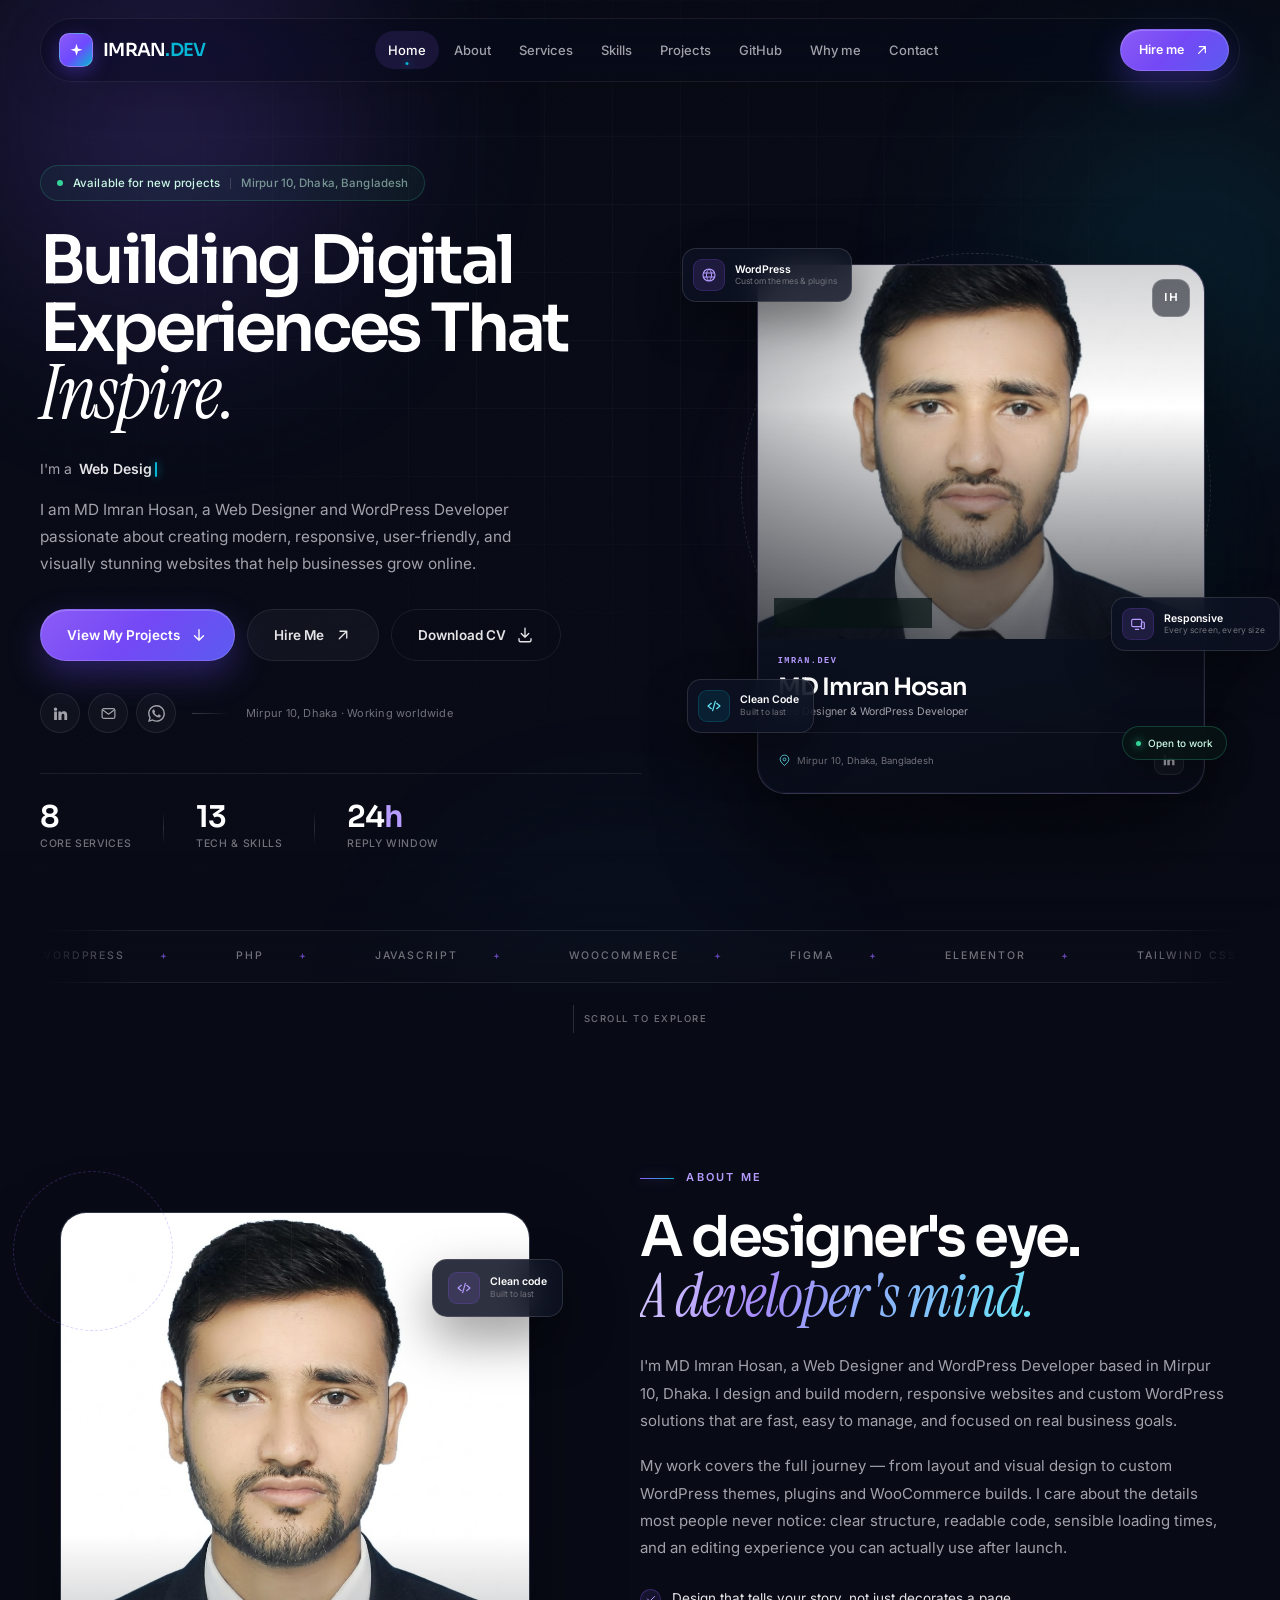
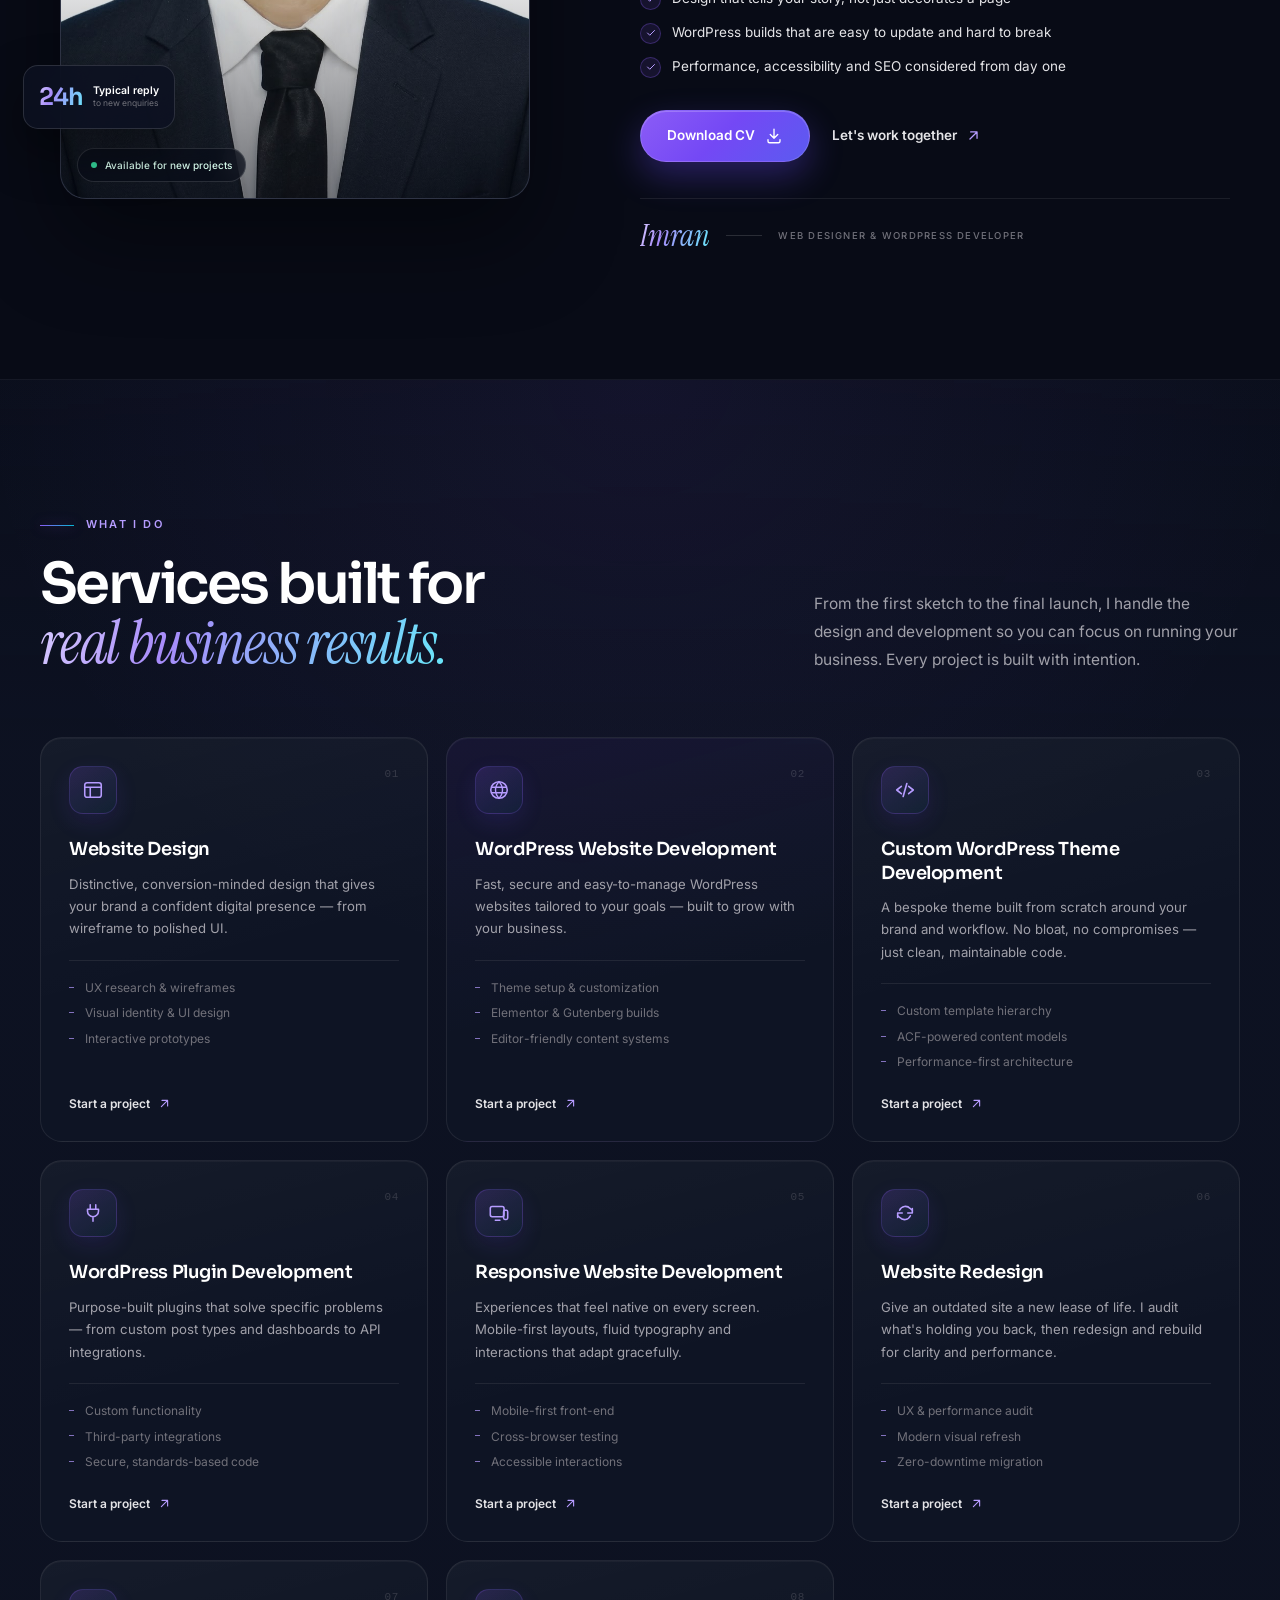
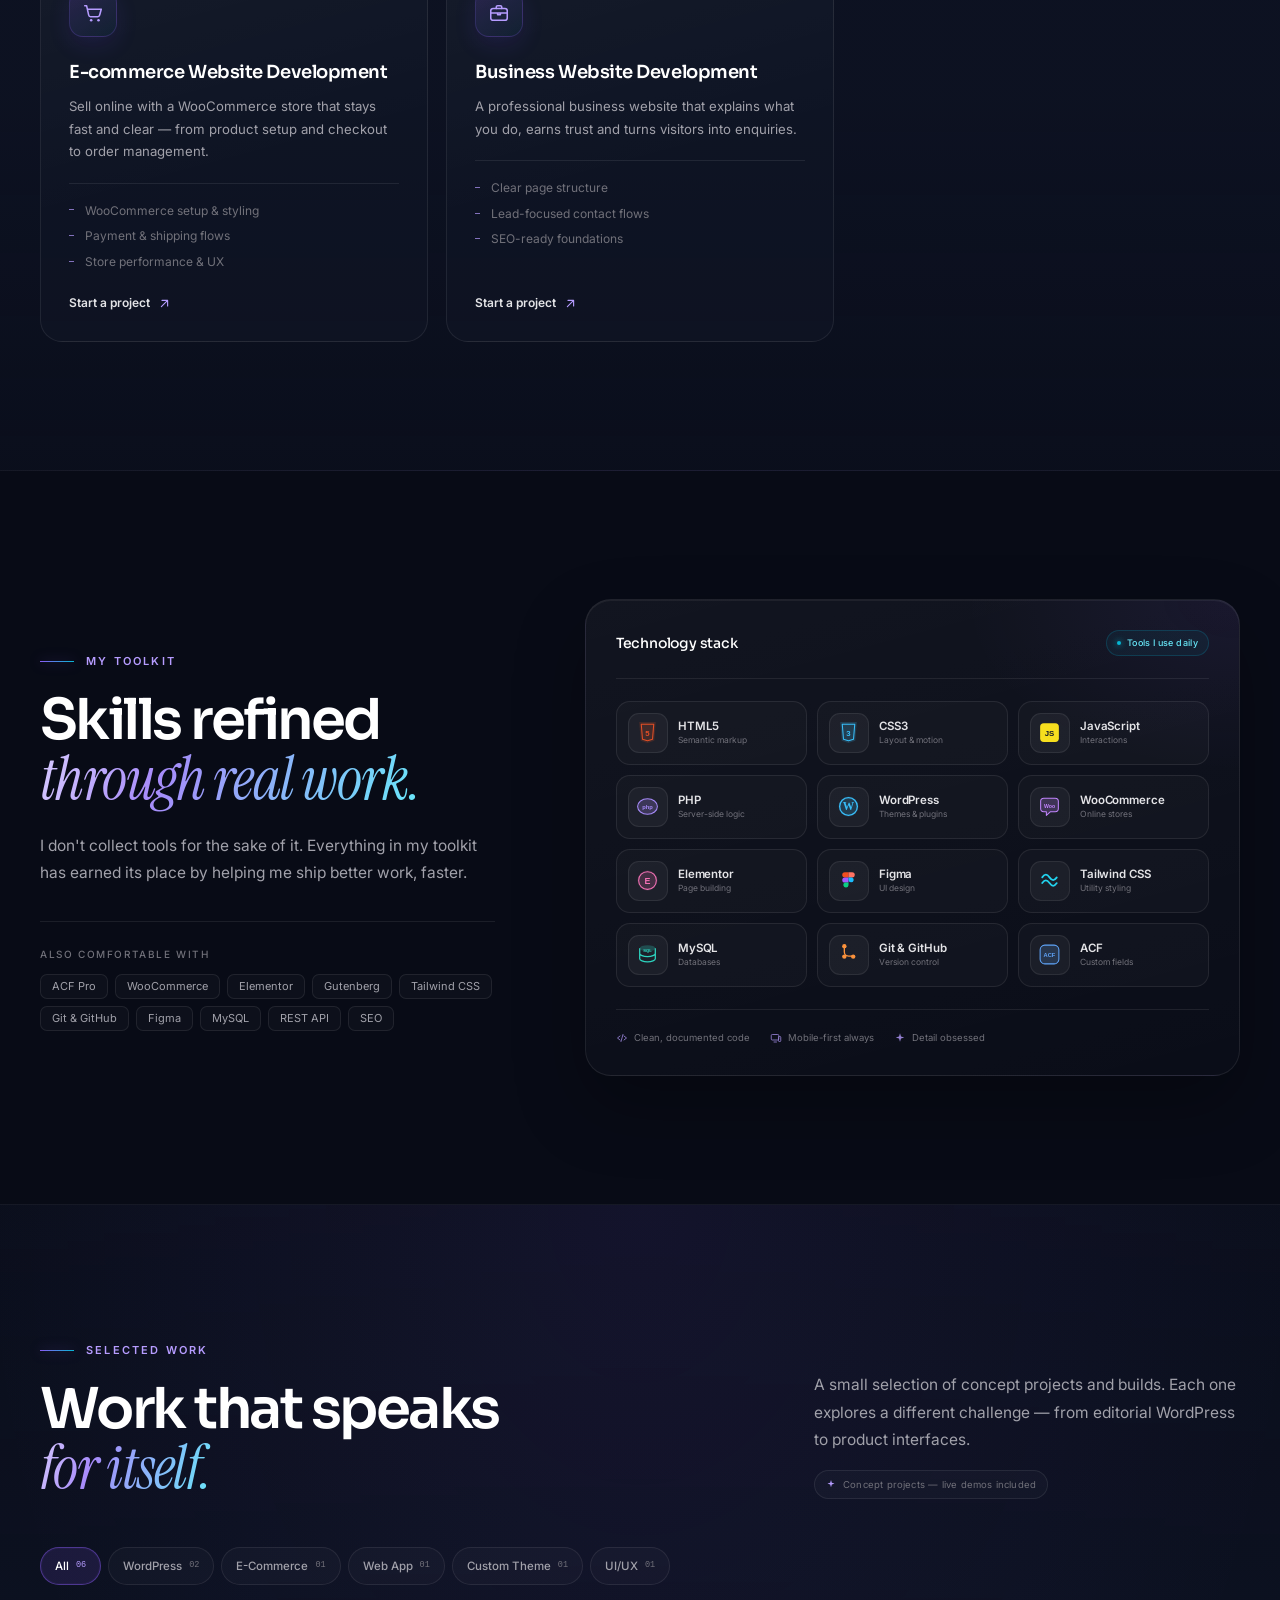
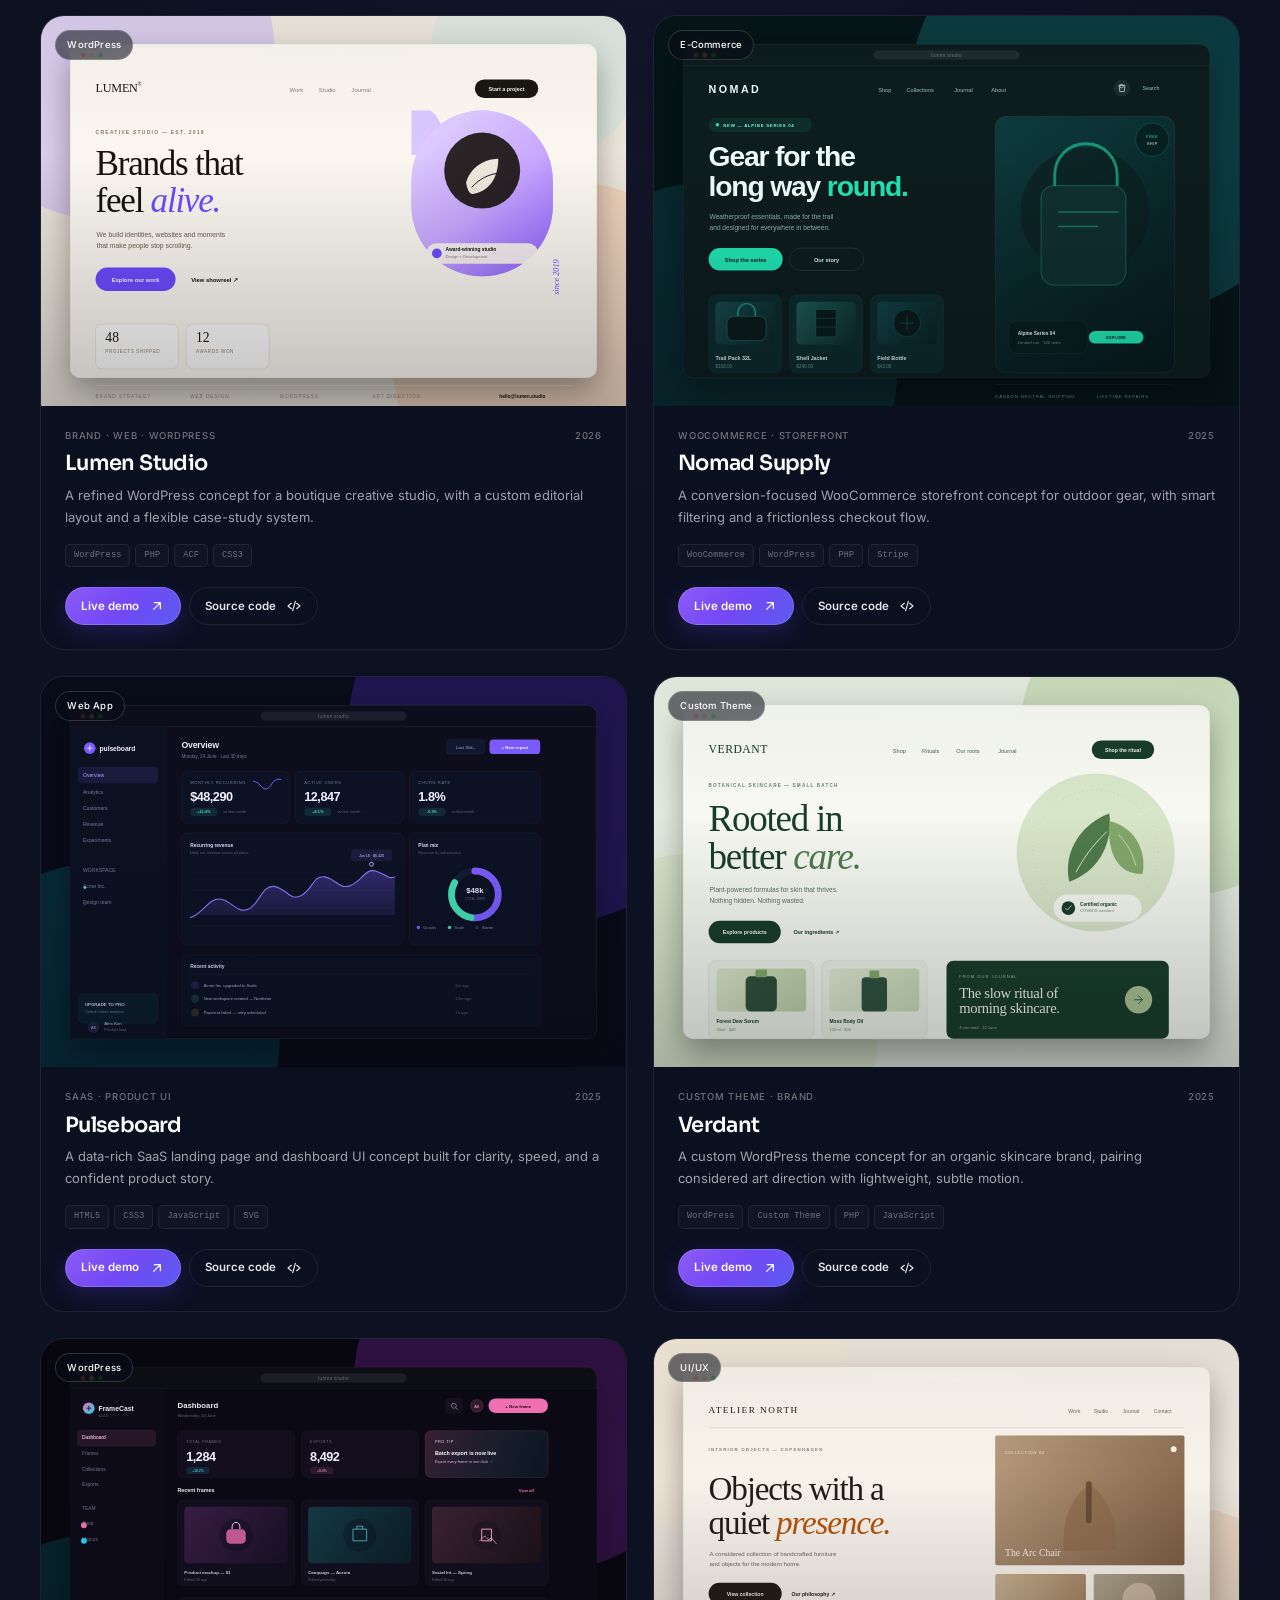
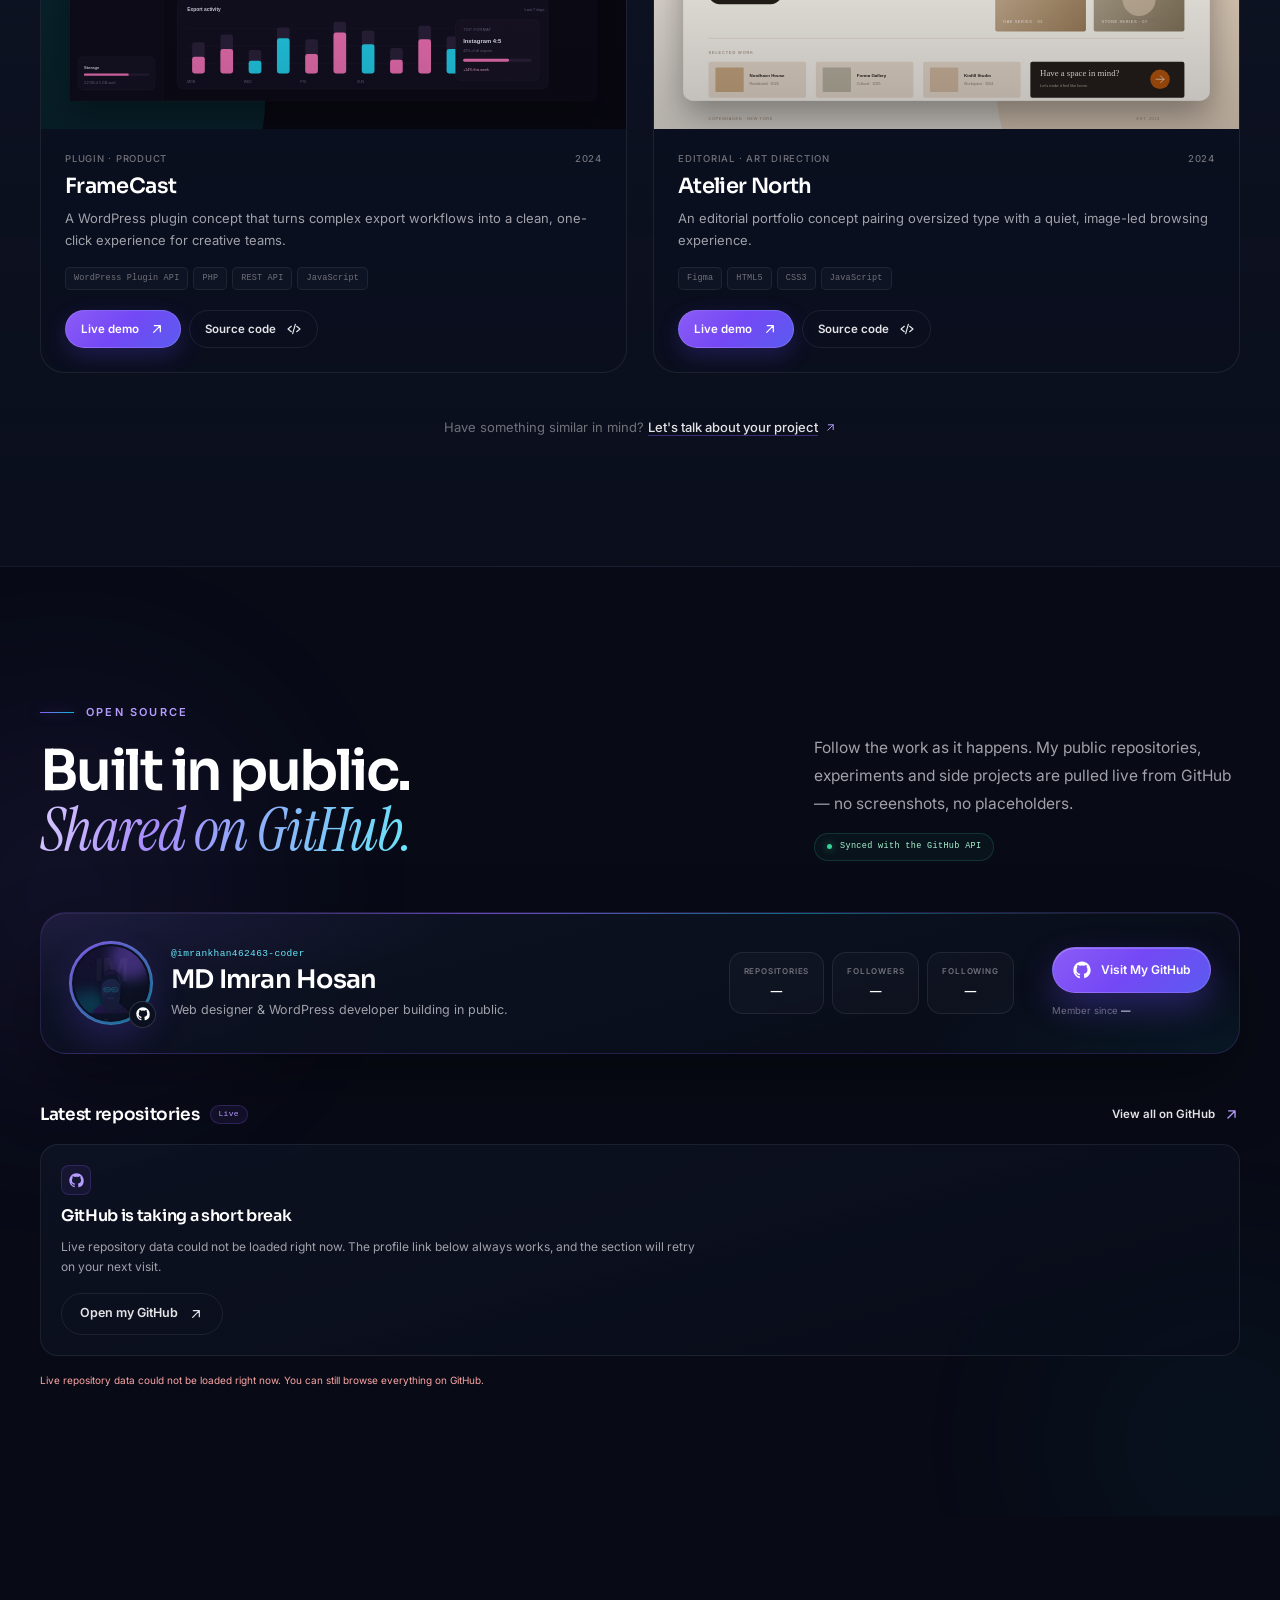
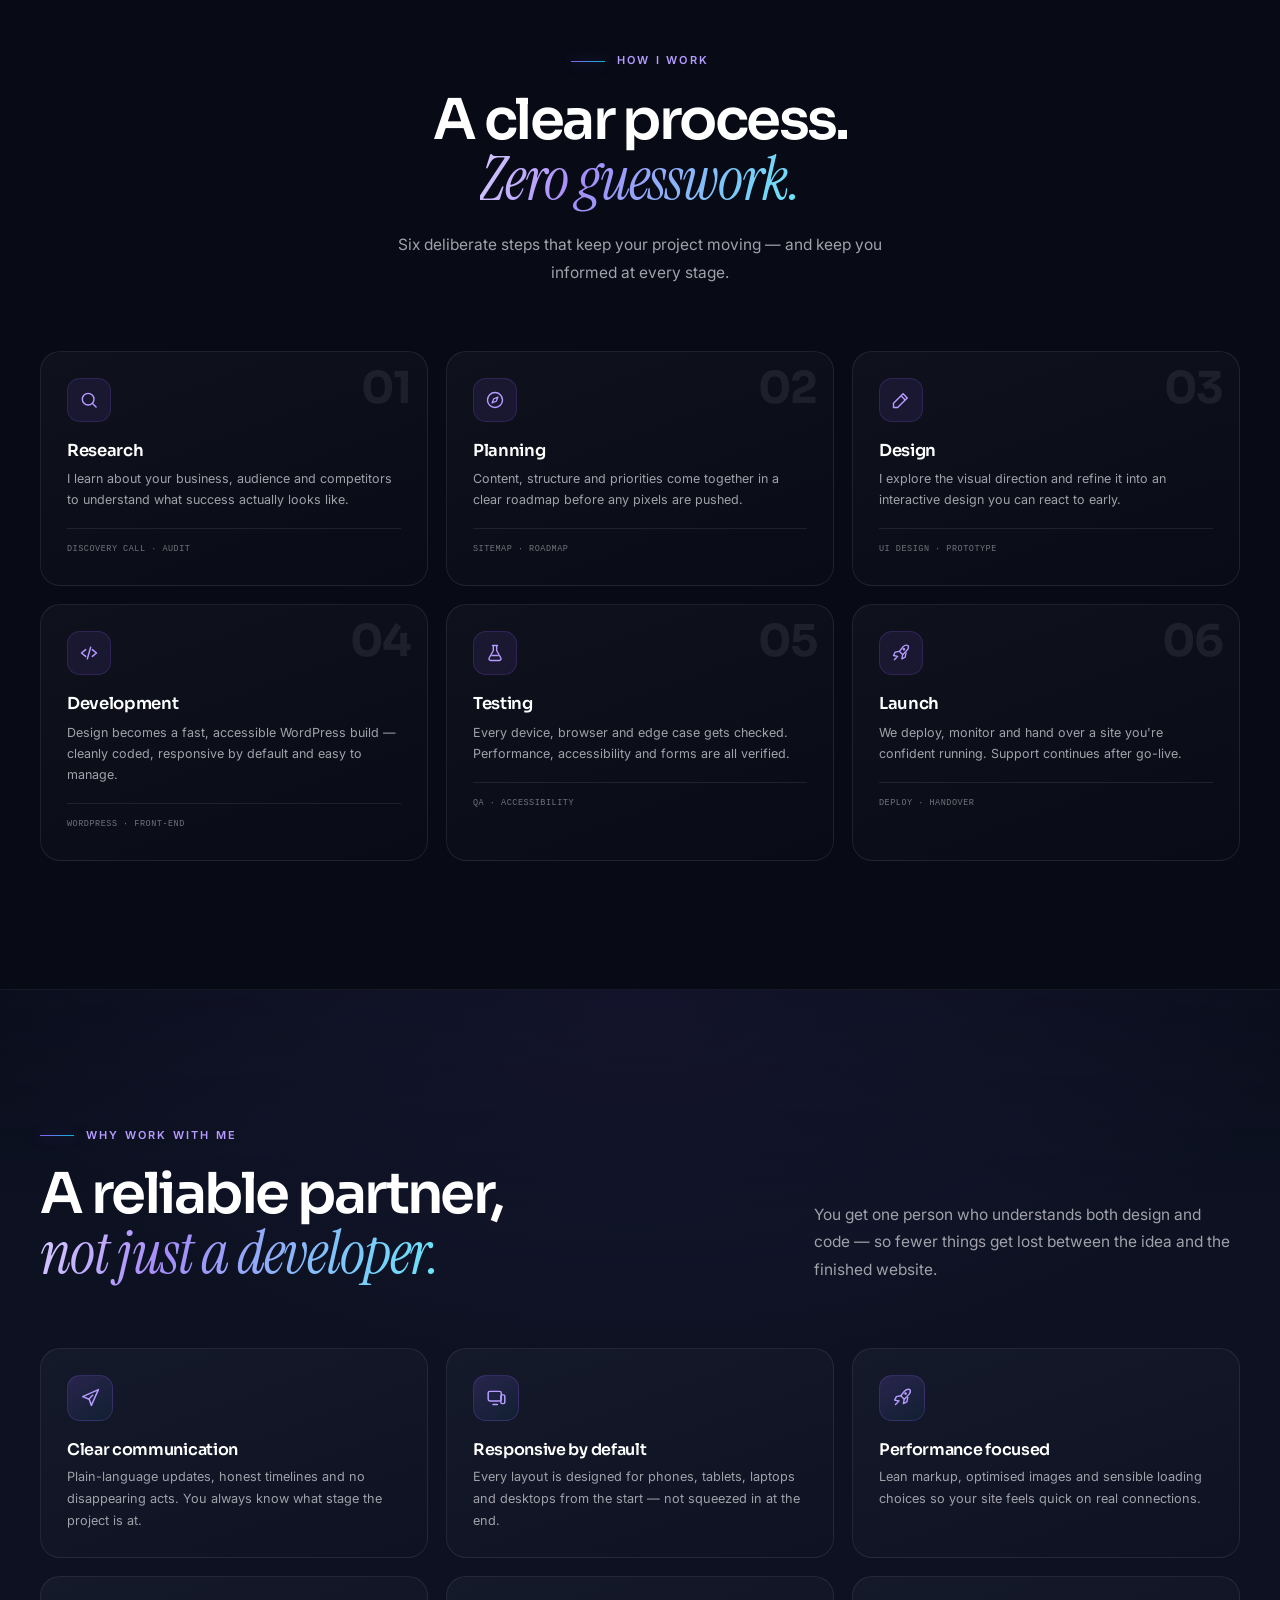
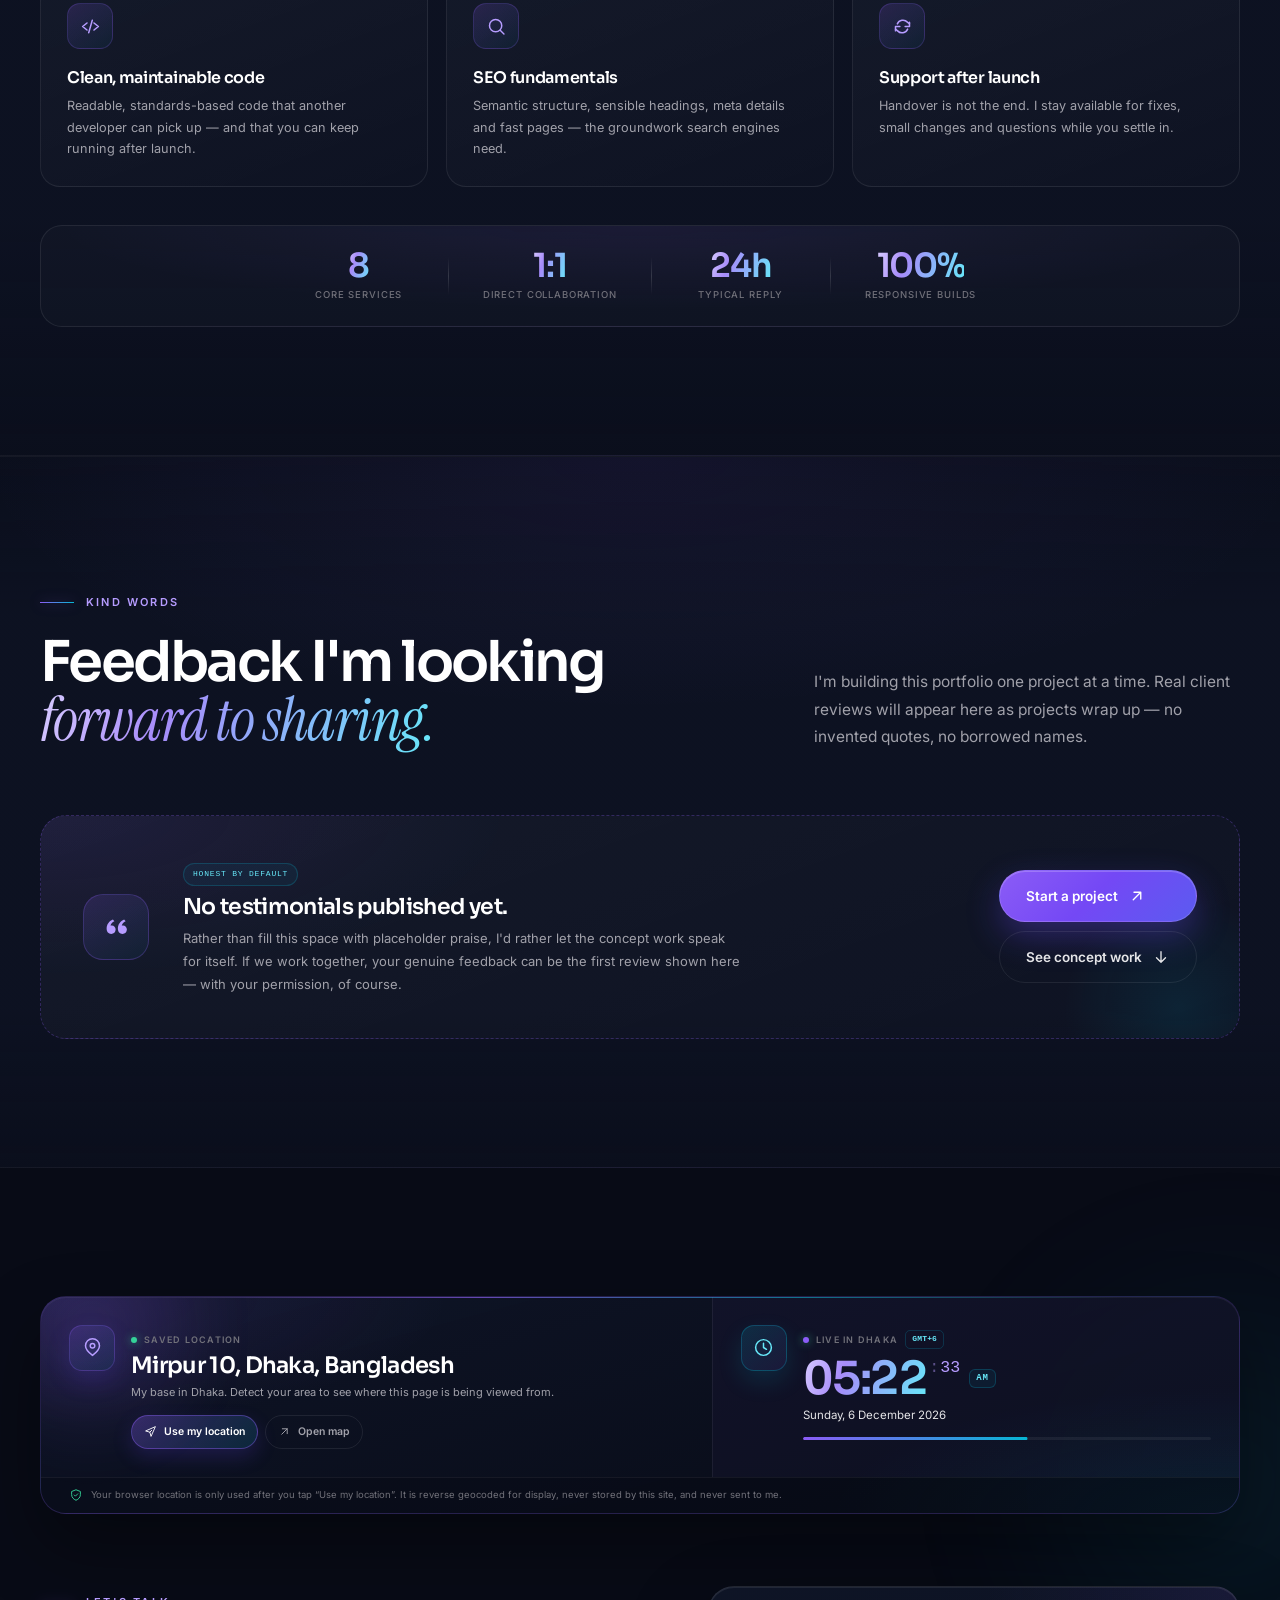
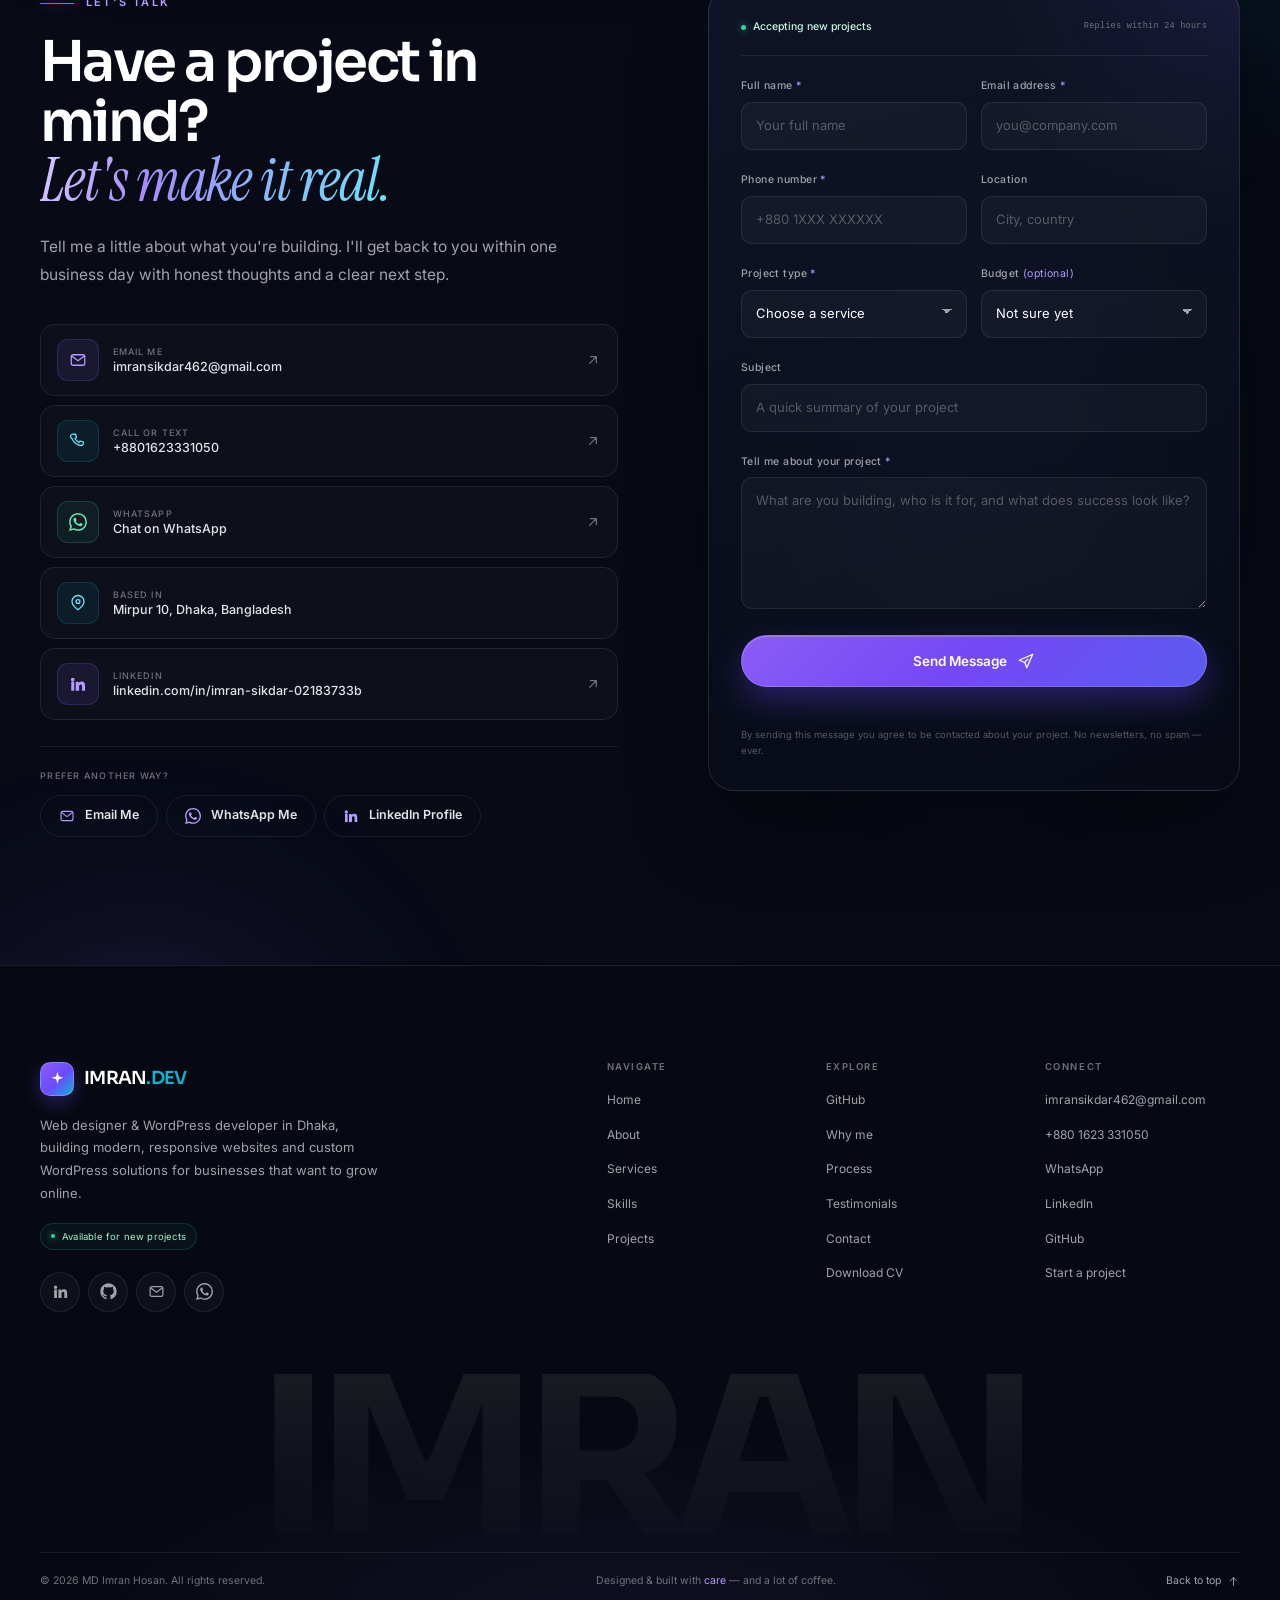
==== commit 0dae8fa0: "imran" ====
--- a/index.html
+++ b/index.html
@@ -36,6 +36,7 @@
   <link rel="stylesheet" href="assets/css/content.css">
   <link rel="stylesheet" href="assets/css/responsive.css">
   <link rel="stylesheet" href="assets/css/upgrade.css">
+  <link rel="stylesheet" href="assets/css/live.css">
 
   <!-- Progressive enhancement flag. The page remains fully usable without JS. -->
   <script>document.documentElement.classList.remove('no-js');document.documentElement.classList.add('js');</script>
@@ -58,7 +59,8 @@
     },
     "knowsAbout": ["Web Design", "WordPress Development", "Custom WordPress Themes", "WordPress Plugins", "WooCommerce", "Elementor", "PHP", "JavaScript", "Responsive Web Design", "SEO Fundamentals"],
     "sameAs": [
-      "https://www.linkedin.com/in/imran-sikdar-02183733b"
+      "https://www.linkedin.com/in/imran-sikdar-02183733b",
+      "https://github.com/imrankhan462463-coder"
     ]
   }
   </script>
@@ -78,6 +80,13 @@
     <symbol id="icon-mail" viewBox="0 0 24 24"><rect x="3" y="5" width="18" height="14" rx="2.5" fill="none" stroke="currentColor" stroke-width="1.7"/><path d="m4 7 8 6 8-6" fill="none" stroke="currentColor" stroke-width="1.7" stroke-linecap="round" stroke-linejoin="round"/></symbol>
     <symbol id="icon-phone" viewBox="0 0 24 24"><path d="M6.5 3h2.2l1.3 4.3-2 1.4a13.3 13.3 0 0 0 5.3 5.3l1.4-2 4.3 1.3v2.2a2.5 2.5 0 0 1-2.7 2.5C9.8 17.3 6.7 14.2 4 8.9A2.5 2.5 0 0 1 6.5 3Z" fill="none" stroke="currentColor" stroke-width="1.7" stroke-linejoin="round"/></symbol>
     <symbol id="icon-map-pin" viewBox="0 0 24 24"><path d="M20 10c0 5-8 11-8 11S4 15 4 10a8 8 0 1 1 16 0Z" fill="none" stroke="currentColor" stroke-width="1.7"/><circle cx="12" cy="10" r="2.6" fill="none" stroke="currentColor" stroke-width="1.7"/></symbol>
+    <symbol id="icon-clock" viewBox="0 0 24 24"><circle cx="12" cy="12" r="9" fill="none" stroke="currentColor" stroke-width="1.7"/><path d="M12 7.2V12l3.4 2.1" fill="none" stroke="currentColor" stroke-width="1.7" stroke-linecap="round" stroke-linejoin="round"/></symbol>
+    <symbol id="icon-navigation" viewBox="0 0 24 24"><path d="m3 11 18-8-8 18-2.2-7.8L3 11Z" fill="none" stroke="currentColor" stroke-width="1.7" stroke-linejoin="round"/><path d="m10.8 13.2 3.4-3.4" fill="none" stroke="currentColor" stroke-width="1.7" stroke-linecap="round"/></symbol>
+    <symbol id="icon-star" viewBox="0 0 24 24"><path d="m12 3 2.8 5.7 6.2.9-4.5 4.4 1.1 6.2L12 17.3l-5.6 2.9 1.1-6.2L3 9.6l6.2-.9L12 3Z" fill="none" stroke="currentColor" stroke-width="1.6" stroke-linejoin="round"/></symbol>
+    <symbol id="icon-fork" viewBox="0 0 24 24"><circle cx="6" cy="6" r="2.2" fill="none" stroke="currentColor" stroke-width="1.6"/><circle cx="18" cy="6" r="2.2" fill="none" stroke="currentColor" stroke-width="1.6"/><circle cx="12" cy="18" r="2.2" fill="none" stroke="currentColor" stroke-width="1.6"/><path d="M6 8.2v2.3a3 3 0 0 0 3 3h6a3 3 0 0 0 3-3V8.2M12 13.5v2.3" fill="none" stroke="currentColor" stroke-width="1.6" stroke-linecap="round"/></symbol>
+    <symbol id="icon-shield" viewBox="0 0 24 24"><path d="M12 3 4.5 6v5.4c0 4.4 3 7.9 7.5 9.6 4.5-1.7 7.5-5.2 7.5-9.6V6L12 3Z" fill="none" stroke="currentColor" stroke-width="1.6" stroke-linejoin="round"/><path d="m9 12 2 2 4-4" fill="none" stroke="currentColor" stroke-width="1.6" stroke-linecap="round" stroke-linejoin="round"/></symbol>
+    <symbol id="icon-repo" viewBox="0 0 24 24"><path d="M4 5.5A2.5 2.5 0 0 1 6.5 3H20v15H6.5A2.5 2.5 0 0 0 4 20.5V5.5Z" fill="none" stroke="currentColor" stroke-width="1.6" stroke-linejoin="round"/><path d="M4 20.5A2.5 2.5 0 0 1 6.5 18H20v3H6.5A2.5 2.5 0 0 1 4 20.5Z" fill="none" stroke="currentColor" stroke-width="1.6" stroke-linejoin="round"/><path d="M8 7h8M8 10.5h5" fill="none" stroke="currentColor" stroke-width="1.6" stroke-linecap="round"/></symbol>
+    <symbol id="icon-users" viewBox="0 0 24 24"><circle cx="9" cy="8" r="3.2" fill="none" stroke="currentColor" stroke-width="1.6"/><path d="M2.8 20a6.2 6.2 0 0 1 12.4 0M16 5.2a3.2 3.2 0 0 1 0 5.6M18.2 14.2a5 5 0 0 1 3 4.8" fill="none" stroke="currentColor" stroke-width="1.6" stroke-linecap="round"/></symbol>
     <symbol id="icon-check" viewBox="0 0 24 24"><path d="m5 12 4.5 4.5L19 7" fill="none" stroke="currentColor" stroke-width="2" stroke-linecap="round" stroke-linejoin="round"/></symbol>
     <symbol id="icon-menu" viewBox="0 0 24 24"><path d="M4 7h16M4 12h16M4 17h16" fill="none" stroke="currentColor" stroke-width="1.8" stroke-linecap="round"/></symbol>
     <symbol id="icon-close" viewBox="0 0 24 24"><path d="m6 6 12 12M18 6 6 18" fill="none" stroke="currentColor" stroke-width="1.8" stroke-linecap="round"/></symbol>
@@ -138,6 +147,7 @@
           <li><a class="nav-link" href="#services">Services</a></li>
           <li><a class="nav-link" href="#skills">Skills</a></li>
           <li><a class="nav-link" href="#projects">Projects</a></li>
+          <li><a class="nav-link" href="#github">GitHub</a></li>
           <li><a class="nav-link" href="#why-me">Why me</a></li>
           <li><a class="nav-link" href="#contact">Contact</a></li>
         </ul>
@@ -175,16 +185,18 @@
           <li><a href="#services"><span>03</span>Services</a></li>
           <li><a href="#skills"><span>04</span>Skills</a></li>
           <li><a href="#projects"><span>05</span>Projects</a></li>
-          <li><a href="#process"><span>06</span>Process</a></li>
-          <li><a href="#why-me"><span>07</span>Why me</a></li>
-          <li><a href="#testimonials"><span>08</span>Testimonials</a></li>
-          <li><a href="#contact"><span>09</span>Contact</a></li>
+          <li><a href="#github"><span>06</span>GitHub</a></li>
+          <li><a href="#process"><span>07</span>Process</a></li>
+          <li><a href="#why-me"><span>08</span>Why me</a></li>
+          <li><a href="#testimonials"><span>09</span>Testimonials</a></li>
+          <li><a href="#contact"><span>10</span>Contact</a></li>
         </ul>
       </nav>
       <div class="mobile-menu__footer">
         <a class="btn btn--primary" href="#contact">Start a project <svg class="btn__icon" aria-hidden="true"><use href="#icon-arrow-up-right"></use></svg></a>
         <div class="socials">
           <a class="social-link" href="https://www.linkedin.com/in/imran-sikdar-02183733b" target="_blank" rel="noopener noreferrer" aria-label="LinkedIn profile"><svg aria-hidden="true"><use href="#icon-linkedin"></use></svg></a>
+          <a class="social-link" href="https://github.com/imrankhan462463-coder" target="_blank" rel="noopener noreferrer" aria-label="GitHub profile" data-profile-link="github"><svg aria-hidden="true"><use href="#icon-github"></use></svg></a>
           <a class="social-link" href="mailto:imransikdar462@gmail.com" aria-label="Email MD Imran Hosan"><svg aria-hidden="true"><use href="#icon-mail"></use></svg></a>
           <a class="social-link" href="https://wa.me/8801623331050" target="_blank" rel="noopener noreferrer" aria-label="WhatsApp MD Imran Hosan"><svg aria-hidden="true"><use href="#icon-whatsapp"></use></svg></a>
         </div>
@@ -856,6 +868,94 @@
     </section>
 
     <!-- =========================================================
+         GITHUB
+         Live profile + repositories fetched from the GitHub API.
+         The PHP endpoint (github.php) caches results server-side;
+         the browser falls back to the public API on static hosting.
+         ========================================================= -->
+    <section class="section github" id="github" aria-labelledby="github-title" data-github-section data-github-username="imrankhan462463-coder">
+      <div class="github__backdrop" aria-hidden="true">
+        <span class="orb orb--violet"></span>
+        <span class="orb orb--cyan"></span>
+      </div>
+      <div class="container">
+        <div class="section-heading section-heading--split" data-reveal>
+          <div>
+            <p class="eyebrow"><span class="eyebrow__line"></span>Open source</p>
+            <h2 id="github-title">Built in public.<br><em class="serif text-gradient">Shared on GitHub.</em></h2>
+          </div>
+          <div class="github__intro">
+            <p class="section-heading__text">Follow the work as it happens. My public repositories, experiments and side projects are pulled live from GitHub — no screenshots, no placeholders.</p>
+            <span class="github__live"><i></i> Synced with the GitHub API</span>
+          </div>
+        </div>
+
+        <div class="github__profile" data-reveal data-reveal-delay="80">
+          <div class="github__identity">
+            <span class="github__avatar-wrap">
+              <img class="github__avatar" data-github-avatar src="assets/images/profile.svg" alt="GitHub profile avatar" width="88" height="88" loading="lazy" decoding="async">
+              <span class="github__avatar-badge" aria-hidden="true"><svg><use href="#icon-github"></use></svg></span>
+            </span>
+            <div class="github__identity-text">
+              <p class="github__handle" data-github-handle>@imrankhan462463-coder</p>
+              <h3 data-github-name>MD Imran Hosan</h3>
+              <p class="github__bio" data-github-bio>Web designer &amp; WordPress developer building in public.</p>
+            </div>
+          </div>
+
+          <dl class="github__stats">
+            <div><dt>Repositories</dt><dd data-github-repos-count>—</dd></div>
+            <div><dt>Followers</dt><dd data-github-followers>—</dd></div>
+            <div><dt>Following</dt><dd data-github-following>—</dd></div>
+          </dl>
+
+          <div class="github__actions">
+            <a class="btn btn--primary" href="https://github.com/imrankhan462463-coder" target="_blank" rel="noopener noreferrer" data-profile-link="github">
+              <svg class="btn__icon" aria-hidden="true"><use href="#icon-github"></use></svg>
+              <span>Visit My GitHub</span>
+            </a>
+            <span class="github__since">Member since <strong data-github-since>—</strong></span>
+          </div>
+        </div>
+
+        <div class="github__repos-head" data-reveal>
+          <h3>Latest repositories <span class="github__count" data-github-count>Live</span></h3>
+          <a class="link-arrow" href="https://github.com/imrankhan462463-coder?tab=repositories" target="_blank" rel="noopener noreferrer" data-github-all>
+            View all on GitHub <svg aria-hidden="true"><use href="#icon-arrow-up-right"></use></svg>
+          </a>
+        </div>
+
+        <div class="github__grid" id="github-repos" data-github-repos aria-busy="true">
+          <article class="gh-repo gh-repo--skeleton" aria-hidden="true">
+            <span class="sk sk--icon"></span>
+            <span class="sk sk--title"></span>
+            <span class="sk sk--line"></span>
+            <span class="sk sk--line sk--short"></span>
+            <span class="sk sk--foot"></span>
+          </article>
+          <article class="gh-repo gh-repo--skeleton" aria-hidden="true">
+            <span class="sk sk--icon"></span>
+            <span class="sk sk--title"></span>
+            <span class="sk sk--line"></span>
+            <span class="sk sk--line sk--short"></span>
+            <span class="sk sk--foot"></span>
+          </article>
+          <article class="gh-repo gh-repo--skeleton" aria-hidden="true">
+            <span class="sk sk--icon"></span>
+            <span class="sk sk--title"></span>
+            <span class="sk sk--line"></span>
+            <span class="sk sk--line sk--short"></span>
+            <span class="sk sk--foot"></span>
+          </article>
+        </div>
+        <p class="github__status" data-github-status role="status" aria-live="polite"></p>
+        <noscript>
+          <p class="github__status">JavaScript is off, so live repositories can’t load here. <a href="https://github.com/imrankhan462463-coder" target="_blank" rel="noopener noreferrer">Browse my GitHub profile directly</a>.</p>
+        </noscript>
+      </div>
+    </section>
+
+    <!-- =========================================================
          PROCESS
          ========================================================= -->
     <section class="section process" id="process" aria-labelledby="process-title">
@@ -1023,6 +1123,57 @@
         <span class="orb orb--cyan"></span>
       </div>
       <div class="container">
+        <!-- Live location + Dhaka clock. Location is only requested after a
+             visitor taps "Use my location" (or has already granted permission). -->
+        <div class="live-panel" data-live-panel data-fallback-location="Mirpur 10, Dhaka, Bangladesh" data-fallback-map="https://www.google.com/maps/search/?api=1&amp;query=Mirpur+10%2C+Dhaka%2C+Bangladesh" data-timezone="Asia/Dhaka" data-reveal aria-label="Live location and local time in Dhaka">
+          <span class="live-panel__glow" aria-hidden="true"></span>
+
+          <div class="live-panel__location">
+            <span class="live-panel__icon" aria-hidden="true"><svg><use href="#icon-map-pin"></use></svg></span>
+            <div class="live-panel__body">
+              <p class="live-panel__kicker" role="status" aria-live="polite">
+                <span class="live-dot" aria-hidden="true"></span>
+                <span data-location-status>Saved location</span>
+              </p>
+              <p class="live-panel__title" data-location-value>Mirpur 10, Dhaka, Bangladesh</p>
+              <p class="live-panel__meta" data-location-meta>My base in Dhaka. Detect your area to see where this page is being viewed from.</p>
+              <div class="live-panel__actions">
+                <button class="live-btn live-btn--primary" type="button" data-location-detect aria-describedby="live-location-note">
+                  <svg aria-hidden="true"><use href="#icon-navigation"></use></svg>
+                  <span data-location-button-label>Use my location</span>
+                </button>
+                <a class="live-btn live-btn--ghost" data-location-map href="https://www.google.com/maps/search/?api=1&amp;query=Mirpur+10%2C+Dhaka%2C+Bangladesh" target="_blank" rel="noopener noreferrer">
+                  <svg aria-hidden="true"><use href="#icon-arrow-up-right"></use></svg>
+                  <span>Open map</span>
+                </a>
+                <button class="live-btn live-btn--ghost" type="button" data-location-reset hidden>Reset</button>
+              </div>
+            </div>
+          </div>
+
+          <div class="live-panel__clock">
+            <span class="live-panel__icon live-panel__icon--clock" aria-hidden="true"><svg><use href="#icon-clock"></use></svg></span>
+            <div class="live-panel__body">
+              <p class="live-panel__kicker">
+                <span class="live-dot live-dot--violet" aria-hidden="true"></span>
+                Live in Dhaka <span class="live-panel__offset" data-clock-offset>GMT+6</span>
+              </p>
+              <p class="live-clock" role="timer" aria-label="Current local time in Dhaka, Bangladesh">
+                <span class="live-clock__time" data-clock-time>--:--</span>
+                <span class="live-clock__seconds" data-clock-seconds>--</span>
+                <span class="live-clock__meridiem" data-clock-meridiem>AM</span>
+              </p>
+              <p class="live-panel__meta live-clock__date" data-clock-date>Loading today’s date…</p>
+              <div class="live-clock__progress" aria-hidden="true"><span data-clock-progress></span></div>
+            </div>
+          </div>
+
+          <p class="live-panel__privacy" id="live-location-note">
+            <svg aria-hidden="true"><use href="#icon-shield"></use></svg>
+            <span>Your browser location is only used after you tap “Use my location”. It is reverse geocoded for display, never stored by this site, and never sent to me.</span>
+          </p>
+        </div>
+
         <div class="contact__grid">
           <div class="contact__intro">
             <header class="section-heading section-heading--left" data-reveal>
@@ -1191,6 +1342,7 @@
           <span class="footer__status"><i></i><span data-profile="availability">Available for new projects</span></span>
           <div class="socials" aria-label="Contact and social profiles">
             <a class="social-link" href="https://www.linkedin.com/in/imran-sikdar-02183733b" target="_blank" rel="noopener noreferrer" aria-label="LinkedIn profile" data-profile-link="linkedin"><svg aria-hidden="true"><use href="#icon-linkedin"></use></svg></a>
+            <a class="social-link" href="https://github.com/imrankhan462463-coder" target="_blank" rel="noopener noreferrer" aria-label="GitHub profile" data-profile-link="github"><svg aria-hidden="true"><use href="#icon-github"></use></svg></a>
             <a class="social-link" href="mailto:imransikdar462@gmail.com" aria-label="Email MD Imran Hosan" data-profile-link="email"><svg aria-hidden="true"><use href="#icon-mail"></use></svg></a>
             <a class="social-link" href="https://wa.me/8801623331050" target="_blank" rel="noopener noreferrer" aria-label="WhatsApp MD Imran Hosan" data-profile-link="whatsapp"><svg aria-hidden="true"><use href="#icon-whatsapp"></use></svg></a>
           </div>
@@ -1210,6 +1362,7 @@
           <div>
             <h2 class="footer__heading">Explore</h2>
             <ul>
+              <li><a href="#github">GitHub</a></li>
               <li><a href="#why-me">Why me</a></li>
               <li><a href="#process">Process</a></li>
               <li><a href="#testimonials">Testimonials</a></li>
@@ -1224,6 +1377,7 @@
               <li><a href="tel:+8801623331050" data-profile-link="phone">+880 1623 331050</a></li>
               <li><a href="https://wa.me/8801623331050" target="_blank" rel="noopener noreferrer" data-profile-link="whatsapp">WhatsApp</a></li>
               <li><a href="https://www.linkedin.com/in/imran-sikdar-02183733b" target="_blank" rel="noopener noreferrer" data-profile-link="linkedin">LinkedIn</a></li>
+              <li><a href="https://github.com/imrankhan462463-coder" target="_blank" rel="noopener noreferrer" data-profile-link="github">GitHub</a></li>
               <li><a href="#contact">Start a project</a></li>
             </ul>
           </div>
@@ -1261,7 +1415,7 @@
       .nav-toggle{display:none!important}
     </style>
   </noscript>
-
   <script src="assets/js/main.js" defer></script>
+  <script src="assets/js/live.js" defer></script>
 </body>
 </html>
--- a/assets/css/live.css
+++ b/assets/css/live.css
@@ -0,0 +1,1072 @@
+/* ==========================================================================
+   IMRAN — PORTFOLIO
+   Live features — GitHub section, location dashboard & Dhaka clock
+   --------------------------------------------------------------------------
+   01. GitHub section
+   02. GitHub profile card
+   03. Repository cards
+   04. Live location + clock panel
+   05. Responsive refinements
+   ========================================================================== */
+
+/* ==========================================================================
+   01. GITHUB SECTION
+   ========================================================================== */
+.github {
+  position: relative;
+  overflow: hidden;
+  isolation: isolate;
+}
+
+.github__backdrop {
+  position: absolute;
+  inset: 0;
+  z-index: -1;
+  pointer-events: none;
+}
+
+.github__backdrop .orb--violet {
+  top: 6%;
+  left: -16%;
+  opacity: 0.17;
+}
+
+.github__backdrop .orb--cyan {
+  top: auto;
+  bottom: -18%;
+  right: -14%;
+  opacity: 0.14;
+  animation-delay: -9s;
+}
+
+.github__intro {
+  display: flex;
+  flex-direction: column;
+  align-items: flex-start;
+  gap: 16px;
+}
+
+.github__live {
+  display: inline-flex;
+  align-items: center;
+  gap: 8px;
+  padding: 6px 12px;
+  border: 1px solid rgba(52, 211, 153, 0.18);
+  border-radius: var(--radius-pill);
+  background: rgba(52, 211, 153, 0.045);
+  color: #a7f3d0;
+  font-family: var(--font-mono);
+  font-size: 8.5px;
+  letter-spacing: 0.04em;
+}
+
+.github__live i {
+  width: 5px;
+  height: 5px;
+  flex: none;
+  border-radius: 50%;
+  background: var(--green);
+  box-shadow: 0 0 8px rgba(52, 211, 153, 0.7);
+  animation: pulse-dot 2.2s infinite;
+}
+
+/* ==========================================================================
+   02. GITHUB PROFILE CARD
+   ========================================================================== */
+.github__profile {
+  position: relative;
+  display: grid;
+  grid-template-columns: minmax(0, 1.3fr) auto auto;
+  align-items: center;
+  gap: clamp(1.5rem, 3vw, 2.5rem);
+  margin-top: clamp(2.2rem, 4vw, 3.2rem);
+  padding: clamp(20px, 3vw, 28px);
+  border: 1px solid rgba(139, 92, 246, 0.2);
+  border-radius: 26px;
+  background:
+    radial-gradient(ellipse 55% 100% at 0% 0%, rgba(139, 92, 246, 0.11), transparent 62%),
+    radial-gradient(ellipse 45% 100% at 100% 100%, rgba(6, 182, 212, 0.07), transparent 62%),
+    linear-gradient(165deg, rgba(16, 22, 41, 0.78), rgba(8, 12, 23, 0.84));
+  box-shadow:
+    0 30px 70px rgba(0, 0, 0, 0.34),
+    0 1px 0 rgba(255, 255, 255, 0.06) inset;
+  overflow: hidden;
+}
+
+.github__profile::after {
+  content: "";
+  position: absolute;
+  top: 0;
+  left: 12%;
+  right: 12%;
+  height: 1px;
+  background: linear-gradient(90deg, transparent, rgba(139, 92, 246, 0.7), rgba(6, 182, 212, 0.5), transparent);
+  pointer-events: none;
+}
+
+.github__identity {
+  display: flex;
+  align-items: center;
+  gap: 18px;
+  min-width: 0;
+}
+
+.github__avatar-wrap {
+  position: relative;
+  width: 84px;
+  height: 84px;
+  flex: none;
+  padding: 3px;
+  border-radius: 50%;
+  background: linear-gradient(140deg, rgba(139, 92, 246, 0.9), rgba(6, 182, 212, 0.6));
+  box-shadow:
+    0 16px 34px rgba(109, 74, 255, 0.22),
+    0 0 0 1px rgba(255, 255, 255, 0.08) inset;
+}
+
+.github__avatar {
+  width: 100%;
+  height: 100%;
+  border: 2px solid var(--bg-soft);
+  border-radius: 50%;
+  background: var(--bg-soft);
+  object-fit: cover;
+}
+
+.github__avatar-badge {
+  position: absolute;
+  right: -3px;
+  bottom: -3px;
+  display: grid;
+  place-items: center;
+  width: 27px;
+  height: 27px;
+  border: 1px solid rgba(255, 255, 255, 0.14);
+  border-radius: 50%;
+  background: #0b1020;
+  color: #fff;
+}
+
+.github__avatar-badge svg {
+  width: 14px;
+  height: 14px;
+}
+
+.github__identity-text {
+  min-width: 0;
+}
+
+.github__handle {
+  margin-bottom: 3px;
+  color: var(--cyan-soft);
+  font-family: var(--font-mono);
+  font-size: 9.5px;
+  letter-spacing: 0.04em;
+  overflow-wrap: anywhere;
+}
+
+.github__identity h3 {
+  color: #fff;
+  font-family: var(--font-display);
+  font-size: clamp(1.3rem, 2vw, 1.6rem);
+  font-weight: 600;
+  line-height: 1.2;
+  letter-spacing: -0.03em;
+}
+
+.github__bio {
+  max-width: 430px;
+  margin-top: 5px;
+  color: var(--muted);
+  font-size: 12.5px;
+  line-height: 1.65;
+}
+
+.github__stats {
+  display: flex;
+  gap: 8px;
+  margin: 0;
+}
+
+.github__stats div {
+  min-width: 82px;
+  padding: 12px 14px;
+  border: 1px solid var(--border);
+  border-radius: 14px;
+  background: rgba(255, 255, 255, 0.025);
+  text-align: center;
+}
+
+.github__stats dt {
+  color: var(--muted-2);
+  font-size: 8px;
+  font-weight: 600;
+  letter-spacing: 0.1em;
+  text-transform: uppercase;
+  white-space: nowrap;
+}
+
+.github__stats dd {
+  margin-top: 5px;
+  color: #fff;
+  font-family: var(--font-mono);
+  font-size: 19px;
+  font-variant-numeric: tabular-nums;
+  line-height: 1;
+}
+
+.github__actions {
+  display: flex;
+  flex-direction: column;
+  align-items: flex-start;
+  gap: 10px;
+}
+
+.github__actions .btn {
+  min-height: 46px;
+  padding-inline: 20px;
+  font-size: 12px;
+}
+
+.github__since {
+  color: var(--muted-2);
+  font-size: 9.5px;
+}
+
+.github__since strong {
+  color: var(--text-soft);
+  font-weight: 600;
+}
+
+.github__repos-head {
+  display: flex;
+  align-items: center;
+  justify-content: space-between;
+  gap: 18px;
+  margin: clamp(2.4rem, 4vw, 3.4rem) 0 20px;
+}
+
+.github__repos-head h3 {
+  display: flex;
+  flex-wrap: wrap;
+  align-items: center;
+  gap: 10px;
+  color: #fff;
+  font-family: var(--font-display);
+  font-size: 17px;
+  font-weight: 600;
+  letter-spacing: -0.02em;
+}
+
+.github__count {
+  padding: 4px 8px;
+  border: 1px solid rgba(139, 92, 246, 0.24);
+  border-radius: var(--radius-pill);
+  background: rgba(139, 92, 246, 0.08);
+  color: var(--violet-soft);
+  font-family: var(--font-mono);
+  font-size: 8px;
+  font-weight: 500;
+  letter-spacing: 0.03em;
+  text-transform: none;
+}
+
+.github__repos-head .link-arrow {
+  font-size: 11.5px;
+  white-space: nowrap;
+}
+
+/* ==========================================================================
+   03. REPOSITORY CARDS
+   ========================================================================== */
+.github__grid {
+  display: grid;
+  grid-template-columns: repeat(3, minmax(0, 1fr));
+  gap: 16px;
+}
+
+.gh-repo {
+  position: relative;
+  display: flex;
+  flex-direction: column;
+  gap: 10px;
+  min-height: 208px;
+  padding: 20px;
+  border: 1px solid var(--border);
+  border-radius: 18px;
+  background: linear-gradient(165deg, rgba(16, 22, 41, 0.62), rgba(9, 13, 26, 0.74));
+  overflow: hidden;
+  transition:
+    transform 0.4s var(--ease-out),
+    border-color 0.4s var(--ease-soft),
+    box-shadow 0.4s var(--ease-soft),
+    background-color 0.4s;
+}
+
+.gh-repo::before {
+  content: "";
+  position: absolute;
+  inset: 0;
+  background: radial-gradient(ellipse 80% 60% at 100% 0%, rgba(139, 92, 246, 0.11), transparent 62%);
+  opacity: 0;
+  transition: opacity 0.4s;
+  pointer-events: none;
+}
+
+.gh-repo:hover {
+  border-color: rgba(139, 92, 246, 0.34);
+  box-shadow: 0 24px 50px rgba(0, 0, 0, 0.34);
+  transform: translateY(-4px);
+}
+
+.gh-repo:hover::before {
+  opacity: 1;
+}
+
+.gh-repo__head {
+  position: relative;
+  z-index: 1;
+  display: flex;
+  align-items: center;
+  gap: 9px;
+}
+
+.gh-repo__icon {
+  display: inline-grid;
+  place-items: center;
+  width: 30px;
+  height: 30px;
+  flex: none;
+  border: 1px solid rgba(139, 92, 246, 0.22);
+  border-radius: 8px;
+  background: rgba(139, 92, 246, 0.08);
+  color: var(--violet-soft);
+}
+
+.gh-repo__icon svg {
+  width: 15px;
+  height: 15px;
+}
+
+.gh-repo__name {
+  color: #fff;
+  font-family: var(--font-display);
+  font-size: 14.5px;
+  font-weight: 600;
+  letter-spacing: -0.015em;
+  overflow-wrap: anywhere;
+}
+
+.gh-repo__arrow {
+  margin-left: auto;
+  color: var(--muted-2);
+  transition: color 0.3s, transform 0.3s var(--ease-out);
+}
+
+.gh-repo__arrow svg {
+  width: 14px;
+  height: 14px;
+}
+
+.gh-repo:hover .gh-repo__arrow {
+  color: var(--cyan-soft);
+  transform: translate(2px, -2px);
+}
+
+.gh-repo__desc {
+  position: relative;
+  z-index: 1;
+  flex: 1;
+  color: var(--muted);
+  font-size: 12px;
+  line-height: 1.65;
+}
+
+.gh-repo__tags {
+  position: relative;
+  z-index: 1;
+  display: flex;
+  flex-wrap: wrap;
+  gap: 5px;
+  margin: 0;
+  padding: 0;
+  list-style: none;
+}
+
+.gh-repo__tags li {
+  padding: 3px 7px;
+  border: 1px solid rgba(6, 182, 212, 0.16);
+  border-radius: 5px;
+  background: rgba(6, 182, 212, 0.05);
+  color: var(--cyan-soft);
+  font-family: var(--font-mono);
+  font-size: 8px;
+  letter-spacing: 0.02em;
+}
+
+.gh-repo__foot {
+  position: relative;
+  z-index: 1;
+  display: flex;
+  align-items: center;
+  justify-content: space-between;
+  gap: 12px;
+  margin-top: auto;
+  padding-top: 12px;
+  border-top: 1px solid var(--border);
+}
+
+.gh-repo__meta {
+  display: inline-flex;
+  flex-wrap: wrap;
+  align-items: center;
+  gap: 10px;
+  min-width: 0;
+}
+
+.gh-repo__lang {
+  display: inline-flex;
+  align-items: center;
+  gap: 6px;
+  color: var(--text-soft);
+  font-size: 10px;
+  font-weight: 500;
+}
+
+.gh-repo__dot {
+  width: 8px;
+  height: 8px;
+  flex: none;
+  border-radius: 50%;
+  background: var(--lang-color, #8b5cf6);
+  box-shadow: 0 0 8px rgba(255, 255, 255, 0.12);
+}
+
+.gh-repo__stat {
+  display: inline-flex;
+  align-items: center;
+  gap: 4px;
+  color: var(--muted-2);
+  font-family: var(--font-mono);
+  font-size: 9px;
+}
+
+.gh-repo__stat svg {
+  width: 11px;
+  height: 11px;
+}
+
+.gh-repo__flag {
+  padding: 2px 6px;
+  border: 1px solid var(--border);
+  border-radius: 4px;
+  color: var(--muted-2);
+  font-family: var(--font-mono);
+  font-size: 7.5px;
+  letter-spacing: 0.06em;
+  text-transform: uppercase;
+}
+
+.gh-repo__updated {
+  flex: none;
+  color: var(--muted-2);
+  font-size: 8.5px;
+  white-space: nowrap;
+}
+
+.gh-repo--skeleton {
+  justify-content: flex-start;
+  pointer-events: none;
+}
+
+.sk {
+  display: block;
+  border-radius: 6px;
+  background: linear-gradient(
+    90deg,
+    rgba(255, 255, 255, 0.035) 0%,
+    rgba(255, 255, 255, 0.085) 50%,
+    rgba(255, 255, 255, 0.035) 100%
+  );
+  background-size: 200% 100%;
+  animation: shimmer 1.6s linear infinite;
+}
+
+.sk--icon {
+  width: 30px;
+  height: 30px;
+  border-radius: 8px;
+}
+
+.sk--title {
+  width: 62%;
+  height: 16px;
+  margin-top: 4px;
+}
+
+.sk--line {
+  width: 100%;
+  height: 10px;
+  margin-top: 6px;
+}
+
+.sk--short {
+  width: 74%;
+}
+
+.sk--foot {
+  width: 100%;
+  height: 10px;
+  margin-top: auto;
+}
+
+.gh-repo--error {
+  grid-column: 1 / -1;
+  align-items: flex-start;
+  min-height: auto;
+  cursor: default;
+  gap: 12px;
+}
+
+.gh-repo--error:hover {
+  border-color: var(--border);
+  box-shadow: none;
+  transform: none;
+}
+
+.gh-repo--error h4 {
+  color: #fff;
+  font-family: var(--font-display);
+  font-size: 16px;
+  font-weight: 600;
+  letter-spacing: -0.02em;
+}
+
+.gh-repo--error .gh-repo__desc {
+  flex: none;
+  max-width: 640px;
+}
+
+.gh-repo--error .btn {
+  margin-top: 4px;
+}
+
+.github__status {
+  min-height: 16px;
+  margin-top: 16px;
+  color: var(--muted-2);
+  font-size: 10px;
+  line-height: 1.6;
+}
+
+.github__status.is-success {
+  color: #86efac;
+}
+
+.github__status.is-error {
+  color: #fca5a5;
+}
+
+.github__status.is-loading {
+  color: var(--muted);
+}
+
+.github__status a {
+  color: var(--violet-soft);
+  text-decoration: underline;
+}
+
+/* ==========================================================================
+   04. LIVE LOCATION + CLOCK PANEL
+   ========================================================================== */
+.live-panel {
+  position: relative;
+  display: grid;
+  grid-template-columns: minmax(0, 1.12fr) minmax(0, 0.88fr);
+  margin-bottom: clamp(2.8rem, 6vw, 4.5rem);
+  border: 1px solid rgba(139, 92, 246, 0.2);
+  border-radius: 26px;
+  background:
+    radial-gradient(ellipse 55% 95% at 0% 0%, rgba(139, 92, 246, 0.13), transparent 62%),
+    radial-gradient(ellipse 55% 95% at 100% 100%, rgba(6, 182, 212, 0.1), transparent 62%),
+    linear-gradient(165deg, rgba(16, 22, 41, 0.9), rgba(8, 12, 23, 0.94));
+  box-shadow:
+    0 32px 70px rgba(0, 0, 0, 0.36),
+    0 1px 0 rgba(255, 255, 255, 0.06) inset;
+  overflow: hidden;
+  isolation: isolate;
+}
+
+.live-panel::after {
+  content: "";
+  position: absolute;
+  top: 0;
+  left: 10%;
+  right: 10%;
+  height: 1px;
+  background: linear-gradient(90deg, transparent, rgba(139, 92, 246, 0.65), rgba(6, 182, 212, 0.55), transparent);
+  pointer-events: none;
+}
+
+.live-panel__glow {
+  position: absolute;
+  top: -110px;
+  left: -90px;
+  z-index: -1;
+  width: 280px;
+  height: 280px;
+  border-radius: 50%;
+  background: radial-gradient(circle, rgba(139, 92, 246, 0.18), transparent 70%);
+  filter: blur(20px);
+  pointer-events: none;
+}
+
+.live-panel__location,
+.live-panel__clock {
+  display: flex;
+  align-items: flex-start;
+  gap: 16px;
+  min-width: 0;
+  padding: clamp(20px, 2.6vw, 28px);
+}
+
+.live-panel__clock {
+  border-left: 1px solid rgba(255, 255, 255, 0.06);
+  background: rgba(139, 92, 246, 0.035);
+}
+
+.live-panel__icon {
+  display: inline-grid;
+  place-items: center;
+  width: 46px;
+  height: 46px;
+  flex: none;
+  border: 1px solid rgba(139, 92, 246, 0.26);
+  border-radius: 13px;
+  background: linear-gradient(140deg, rgba(139, 92, 246, 0.18), rgba(6, 182, 212, 0.08));
+  box-shadow: 0 10px 24px rgba(109, 74, 255, 0.16);
+  color: var(--violet-soft);
+  transition: border-color 0.4s, background-color 0.4s, color 0.4s;
+}
+
+.live-panel__icon svg {
+  width: 21px;
+  height: 21px;
+}
+
+.live-panel__icon--clock {
+  border-color: rgba(6, 182, 212, 0.28);
+  background: linear-gradient(140deg, rgba(6, 182, 212, 0.16), rgba(139, 92, 246, 0.09));
+  box-shadow: 0 10px 24px rgba(6, 182, 212, 0.14);
+  color: var(--cyan-soft);
+}
+
+.live-panel[data-location-state="live"] .live-panel__location .live-panel__icon {
+  border-color: rgba(52, 211, 153, 0.34);
+  background: linear-gradient(140deg, rgba(52, 211, 153, 0.18), rgba(6, 182, 212, 0.08));
+  box-shadow: 0 10px 24px rgba(52, 211, 153, 0.16);
+  color: #6ee7b7;
+}
+
+.live-panel__body {
+  flex: 1;
+  min-width: 0;
+}
+
+.live-panel__kicker {
+  display: inline-flex;
+  flex-wrap: wrap;
+  align-items: center;
+  gap: 7px;
+  margin-bottom: 5px;
+  color: var(--muted-2);
+  font-size: 9px;
+  font-weight: 600;
+  letter-spacing: 0.14em;
+  text-transform: uppercase;
+}
+
+.live-dot {
+  width: 6px;
+  height: 6px;
+  flex: none;
+  border-radius: 50%;
+  background: var(--green);
+  box-shadow: 0 0 9px rgba(52, 211, 153, 0.7);
+  animation: pulse-dot 2.2s infinite;
+}
+
+.live-dot--violet {
+  background: var(--violet);
+  animation-name: live-pulse-violet;
+}
+
+.live-panel__offset {
+  padding: 2px 6px;
+  border: 1px solid rgba(6, 182, 212, 0.2);
+  border-radius: 5px;
+  color: var(--cyan-soft);
+  font-family: var(--font-mono);
+  font-size: 8px;
+  letter-spacing: 0.02em;
+}
+
+.live-panel__title {
+  color: #fff;
+  font-family: var(--font-display);
+  font-size: clamp(1.12rem, 2vw, 1.42rem);
+  font-weight: 600;
+  line-height: 1.25;
+  letter-spacing: -0.03em;
+  overflow-wrap: anywhere;
+}
+
+.live-panel__meta {
+  margin-top: 4px;
+  color: var(--muted);
+  font-size: 11px;
+  line-height: 1.6;
+}
+
+.live-panel__actions {
+  display: flex;
+  flex-wrap: wrap;
+  gap: 7px;
+  margin-top: 13px;
+}
+
+.live-btn {
+  display: inline-flex;
+  align-items: center;
+  justify-content: center;
+  gap: 7px;
+  min-height: 34px;
+  padding: 0 12px;
+  border: 1px solid var(--border);
+  border-radius: var(--radius-pill);
+  background: rgba(255, 255, 255, 0.03);
+  color: var(--text-soft);
+  font-size: 10.5px;
+  font-weight: 600;
+  line-height: 1;
+  transition:
+    transform 0.3s var(--ease-out),
+    border-color 0.3s,
+    background-color 0.3s,
+    color 0.3s;
+}
+
+.live-btn svg {
+  width: 13px;
+  height: 13px;
+  flex: none;
+}
+
+.live-btn:hover {
+  border-color: var(--border-strong);
+  background: rgba(255, 255, 255, 0.06);
+  color: #fff;
+  transform: translateY(-1px);
+}
+
+.live-btn--primary {
+  border-color: rgba(139, 92, 246, 0.42);
+  background: linear-gradient(135deg, rgba(139, 92, 246, 0.3), rgba(6, 182, 212, 0.14));
+  box-shadow: 0 8px 20px rgba(109, 74, 255, 0.18);
+  color: #fff;
+}
+
+.live-btn--primary:hover {
+  border-color: rgba(139, 92, 246, 0.65);
+  background: linear-gradient(135deg, rgba(139, 92, 246, 0.42), rgba(6, 182, 212, 0.2));
+}
+
+.live-btn--ghost {
+  background: transparent;
+  color: var(--muted);
+}
+
+.live-btn.is-loading {
+  cursor: wait;
+  opacity: 0.85;
+}
+
+.live-btn.is-loading svg {
+  animation: spin-slow 0.75s linear infinite;
+}
+
+.live-btn:disabled {
+  cursor: wait;
+}
+
+.live-btn[hidden] {
+  display: none;
+}
+
+.live-clock {
+  display: flex;
+  align-items: baseline;
+  gap: 3px;
+  margin-top: 2px;
+  font-family: var(--font-display);
+  font-variant-numeric: tabular-nums;
+  line-height: 1;
+}
+
+.live-clock__time {
+  background: var(--gradient-text);
+  -webkit-background-clip: text;
+  background-clip: text;
+  color: transparent;
+  -webkit-text-fill-color: transparent;
+  font-size: clamp(2.1rem, 4.2vw, 2.85rem);
+  font-weight: 600;
+  letter-spacing: -0.055em;
+}
+
+.live-clock__seconds {
+  align-self: flex-start;
+  margin-top: 4px;
+  color: var(--violet-soft);
+  font-family: var(--font-mono);
+  font-size: clamp(0.85rem, 1.3vw, 1.05rem);
+  font-weight: 500;
+}
+
+.live-clock__seconds::before {
+  content: ":";
+  margin-right: 1px;
+  opacity: 0.45;
+}
+
+.live-clock__meridiem {
+  align-self: center;
+  margin-left: 6px;
+  padding: 4px 6px;
+  border: 1px solid rgba(6, 182, 212, 0.22);
+  border-radius: 6px;
+  background: rgba(6, 182, 212, 0.07);
+  color: var(--cyan-soft);
+  font-family: var(--font-mono);
+  font-size: 9px;
+  font-weight: 600;
+  letter-spacing: 0.08em;
+}
+
+.live-clock__date {
+  color: var(--text-soft);
+  font-size: 11.5px;
+}
+
+.live-clock__progress {
+  height: 3px;
+  margin-top: 13px;
+  border-radius: var(--radius-pill);
+  background: rgba(255, 255, 255, 0.06);
+  overflow: hidden;
+}
+
+.live-clock__progress span {
+  display: block;
+  width: 100%;
+  height: 100%;
+  border-radius: inherit;
+  background: linear-gradient(90deg, var(--violet), var(--cyan));
+  transform: scaleX(0);
+  transform-origin: left center;
+  transition: transform 1s linear;
+}
+
+.live-panel__privacy {
+  display: flex;
+  grid-column: 1 / -1;
+  align-items: center;
+  gap: 8px;
+  padding: 10px clamp(20px, 2.6vw, 28px);
+  border-top: 1px solid rgba(255, 255, 255, 0.055);
+  background: rgba(6, 9, 18, 0.4);
+  color: var(--muted-2);
+  font-size: 9.5px;
+  line-height: 1.55;
+}
+
+.live-panel__privacy svg {
+  width: 14px;
+  height: 14px;
+  flex: none;
+  color: var(--green);
+}
+
+@keyframes live-pulse-violet {
+  0%,
+  100% {
+    box-shadow: 0 0 0 0 rgba(139, 92, 246, 0.5);
+  }
+  50% {
+    box-shadow: 0 0 0 6px rgba(139, 92, 246, 0);
+  }
+}
+
+/* ==========================================================================
+   05. RESPONSIVE REFINEMENTS
+   ========================================================================== */
+@media (max-width: 1023px) {
+  .github__profile {
+    grid-template-columns: minmax(0, 1fr) auto;
+  }
+
+  .github__actions {
+    grid-column: 1 / -1;
+    flex-direction: row;
+    align-items: center;
+    gap: 18px;
+  }
+
+  .github__grid {
+    grid-template-columns: repeat(2, minmax(0, 1fr));
+  }
+
+  .live-panel {
+    grid-template-columns: minmax(0, 1fr);
+  }
+
+  .live-panel__clock {
+    border-top: 1px solid rgba(255, 255, 255, 0.06);
+    border-left: 0;
+  }
+}
+
+@media (max-width: 767px) {
+  .github__profile {
+    grid-template-columns: minmax(0, 1fr);
+    gap: 20px;
+  }
+
+  .github__identity {
+    align-items: flex-start;
+  }
+
+  .github__stats {
+    width: 100%;
+  }
+
+  .github__stats div {
+    flex: 1;
+    min-width: 0;
+  }
+
+  .github__actions {
+    grid-column: auto;
+    flex-direction: column;
+    align-items: flex-start;
+  }
+
+  .github__repos-head {
+    flex-direction: column;
+    align-items: flex-start;
+    gap: 12px;
+  }
+
+  .github__grid {
+    grid-template-columns: minmax(0, 1fr);
+  }
+
+  .live-panel__location,
+  .live-panel__clock {
+    padding: 20px;
+  }
+
+  .live-panel__privacy {
+    align-items: flex-start;
+  }
+
+  .live-panel__privacy svg {
+    margin-top: 2px;
+  }
+}
+
+@media (max-width: 479px) {
+  .github__identity {
+    gap: 14px;
+  }
+
+  .github__avatar-wrap {
+    width: 68px;
+    height: 68px;
+  }
+
+  .github__avatar-badge {
+    width: 24px;
+    height: 24px;
+  }
+
+  .github__avatar-badge svg {
+    width: 12px;
+    height: 12px;
+  }
+
+  .github__stats {
+    gap: 6px;
+  }
+
+  .github__stats div {
+    padding: 10px 8px;
+  }
+
+  .github__stats dt {
+    font-size: 7px;
+    letter-spacing: 0.06em;
+  }
+
+  .github__stats dd {
+    font-size: 16px;
+  }
+
+  .github__actions .btn {
+    width: 100%;
+  }
+
+  .live-panel__location,
+  .live-panel__clock {
+    gap: 13px;
+    padding: 18px;
+  }
+
+  .live-panel__icon {
+    width: 40px;
+    height: 40px;
+    border-radius: 11px;
+  }
+
+  .live-panel__icon svg {
+    width: 18px;
+    height: 18px;
+  }
+
+  .live-clock__time {
+    font-size: 2rem;
+  }
+
+  .live-btn {
+    flex: 1 1 auto;
+  }
+
+  .live-panel__privacy {
+    padding: 10px 18px;
+  }
+}
+
+@media (max-width: 359px) {
+  .live-clock__time {
+    font-size: 1.7rem;
+  }
+
+  .github__avatar-wrap {
+    width: 58px;
+    height: 58px;
+  }
+
+  .github__stats dt {
+    letter-spacing: 0;
+  }
+}
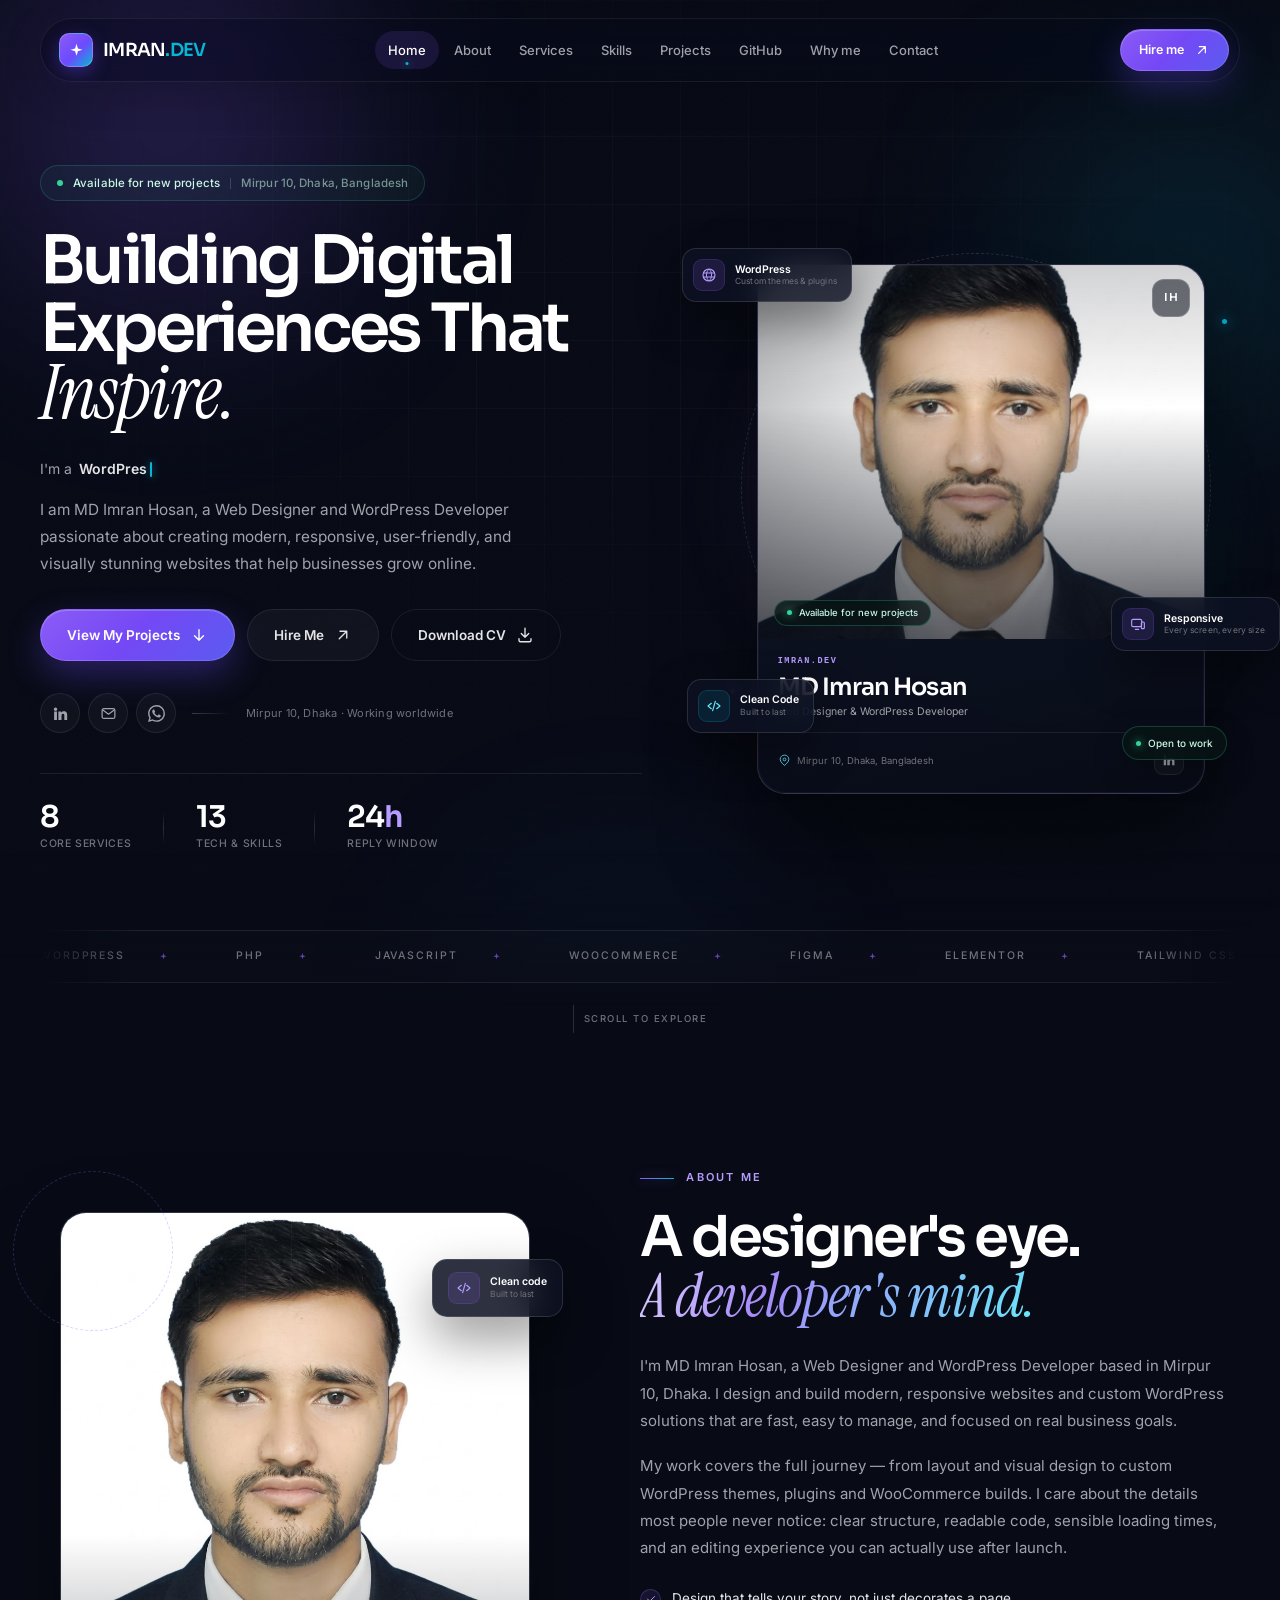
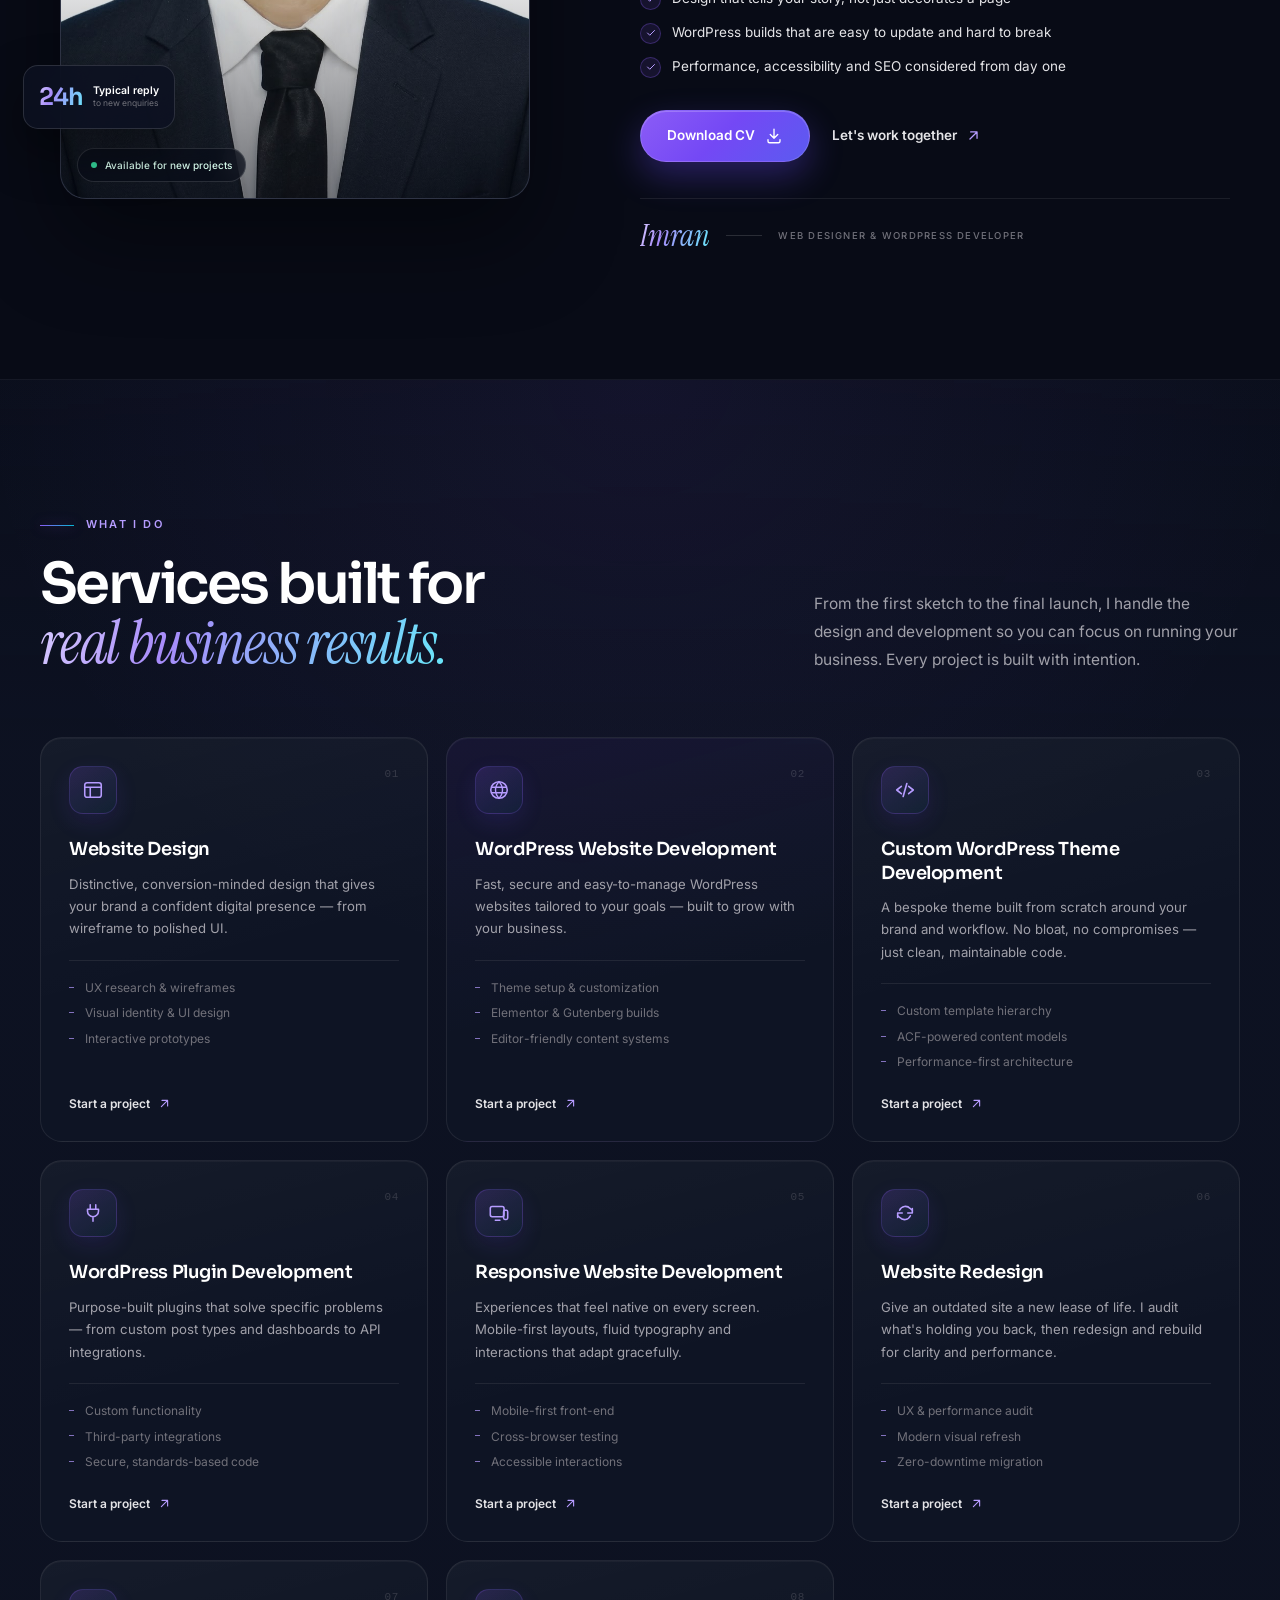
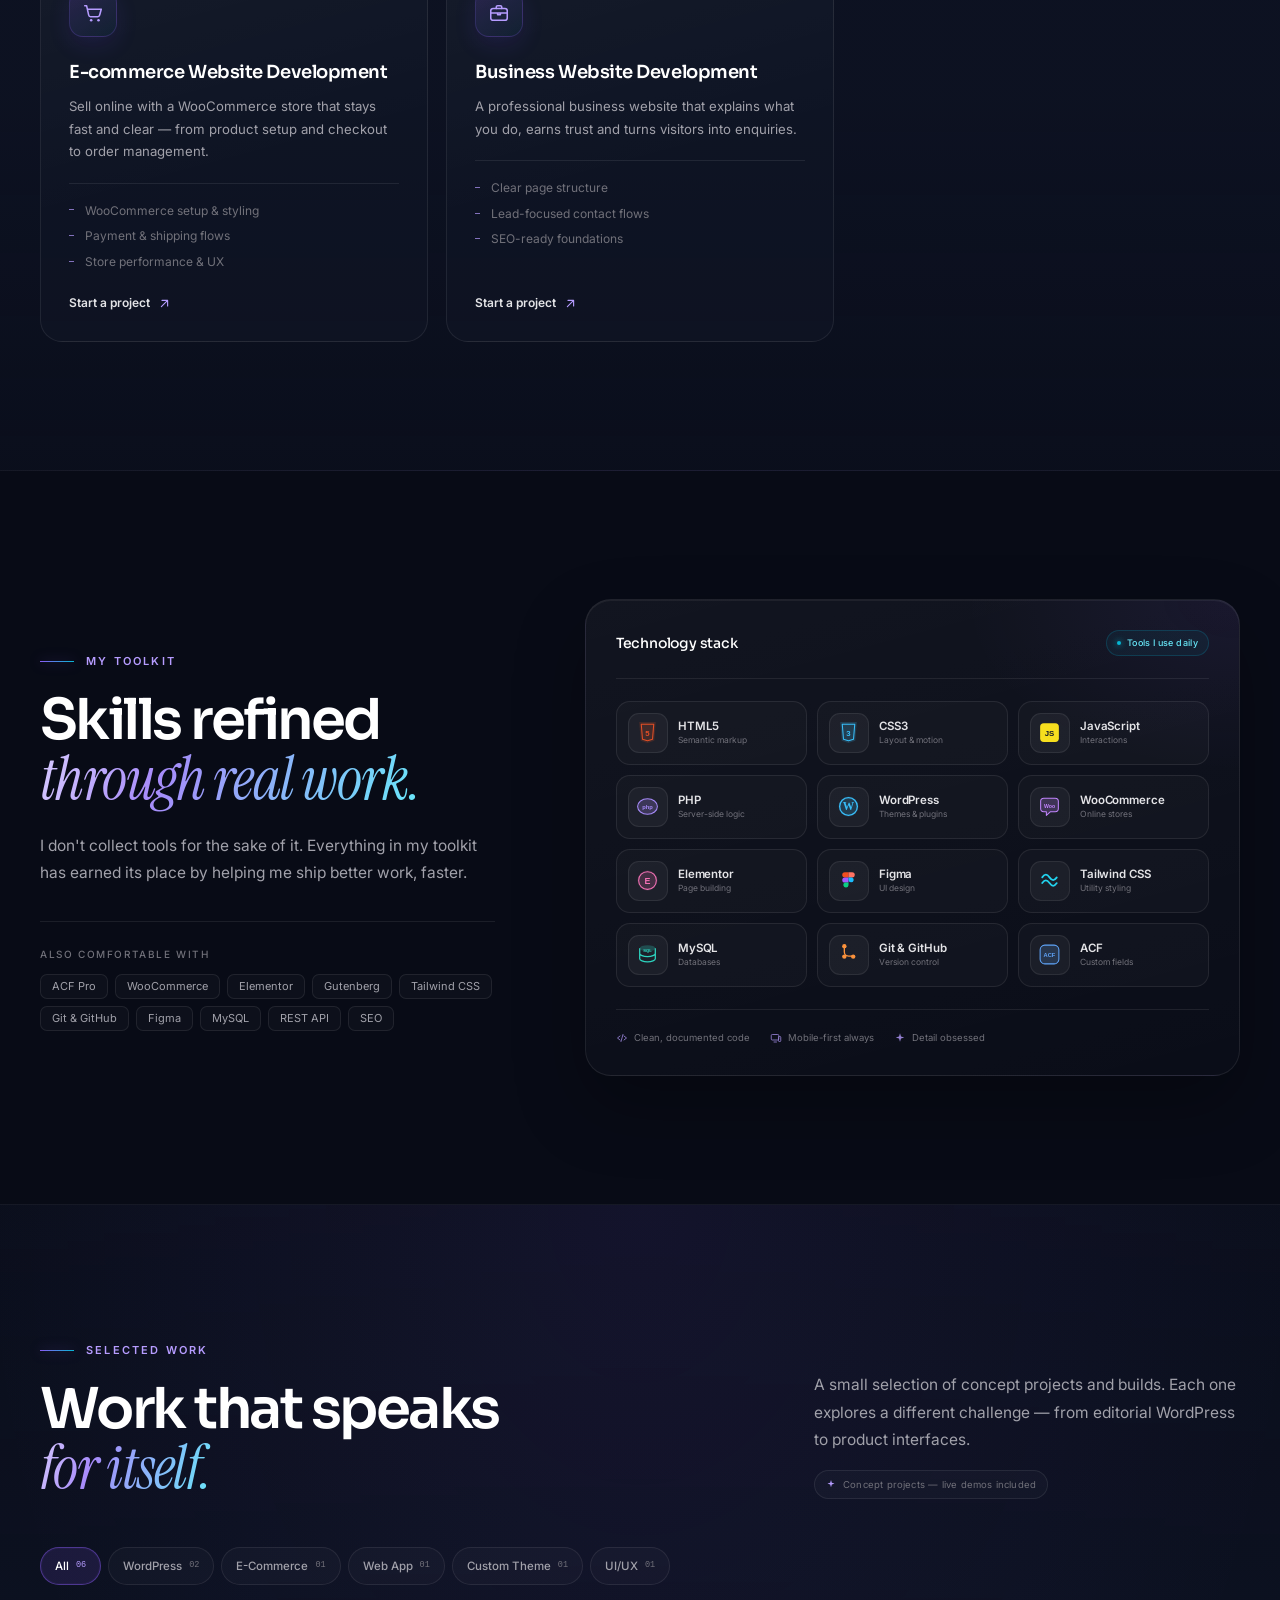
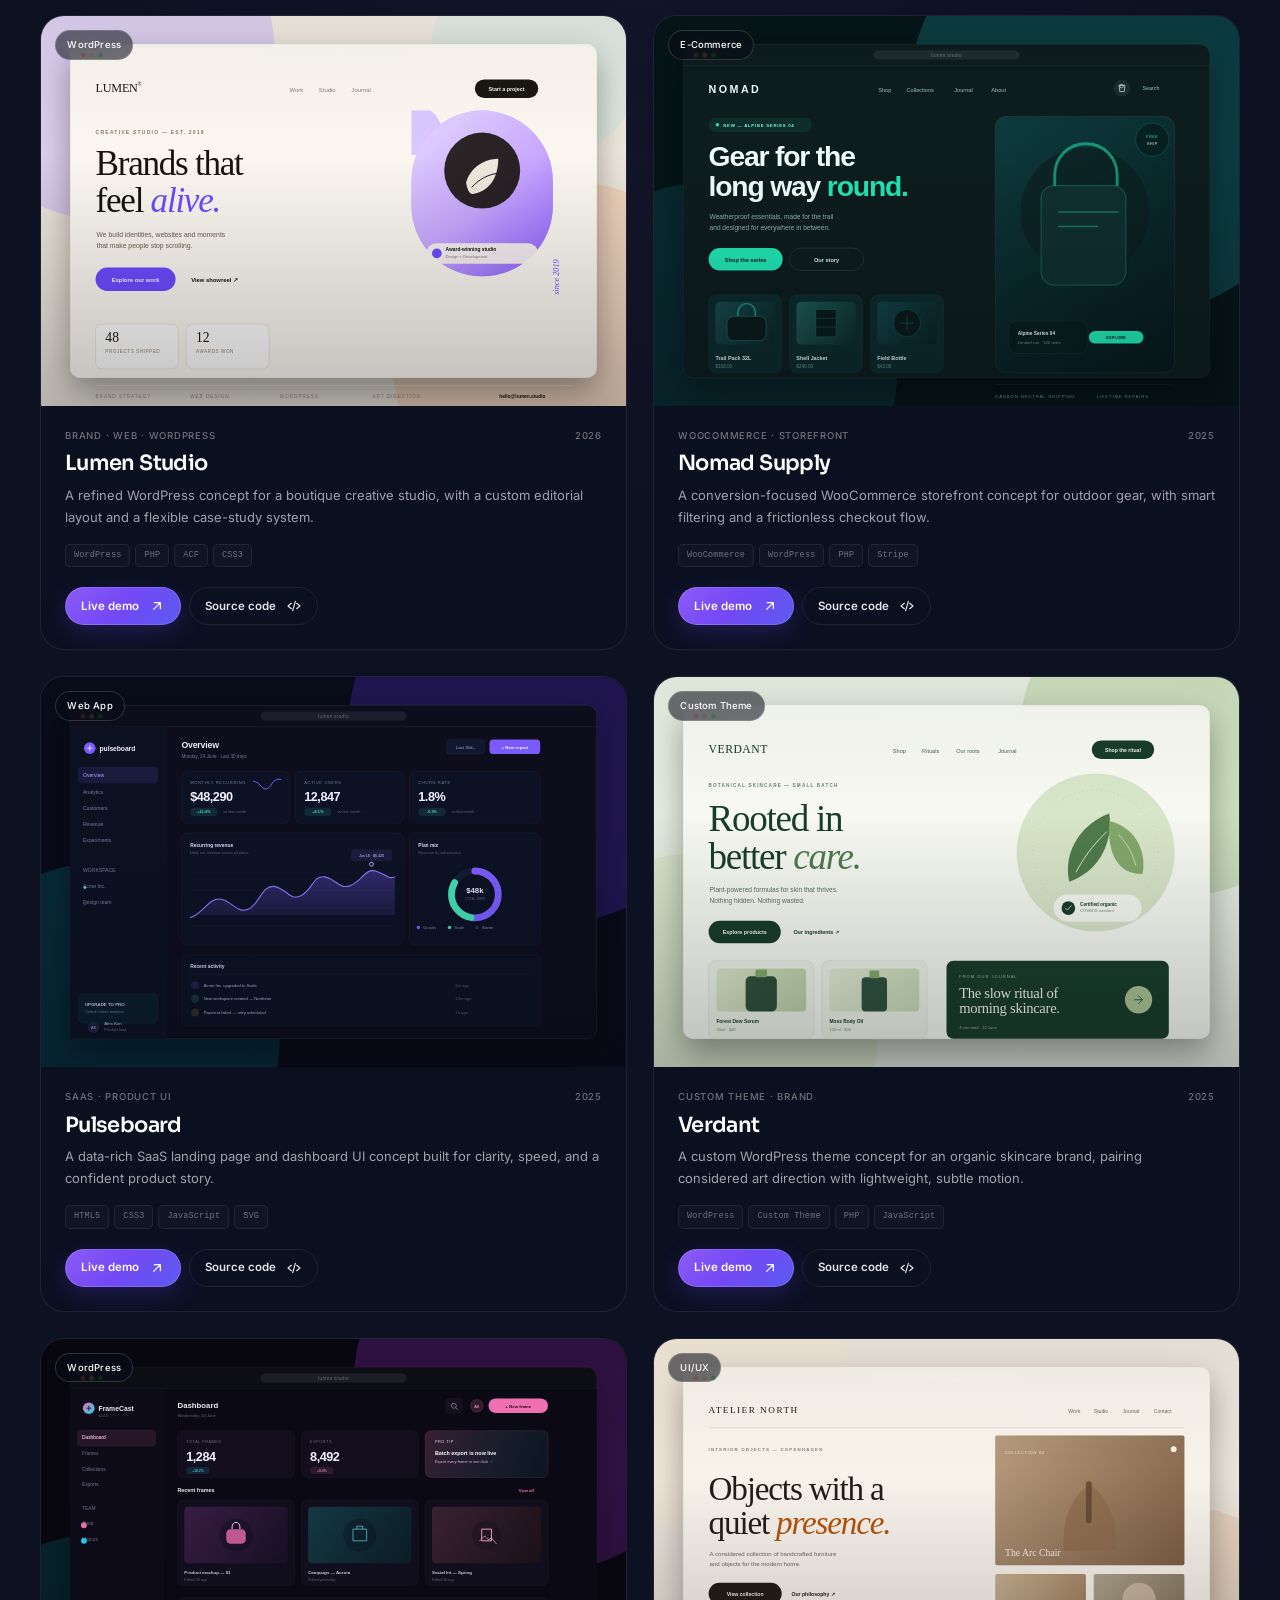
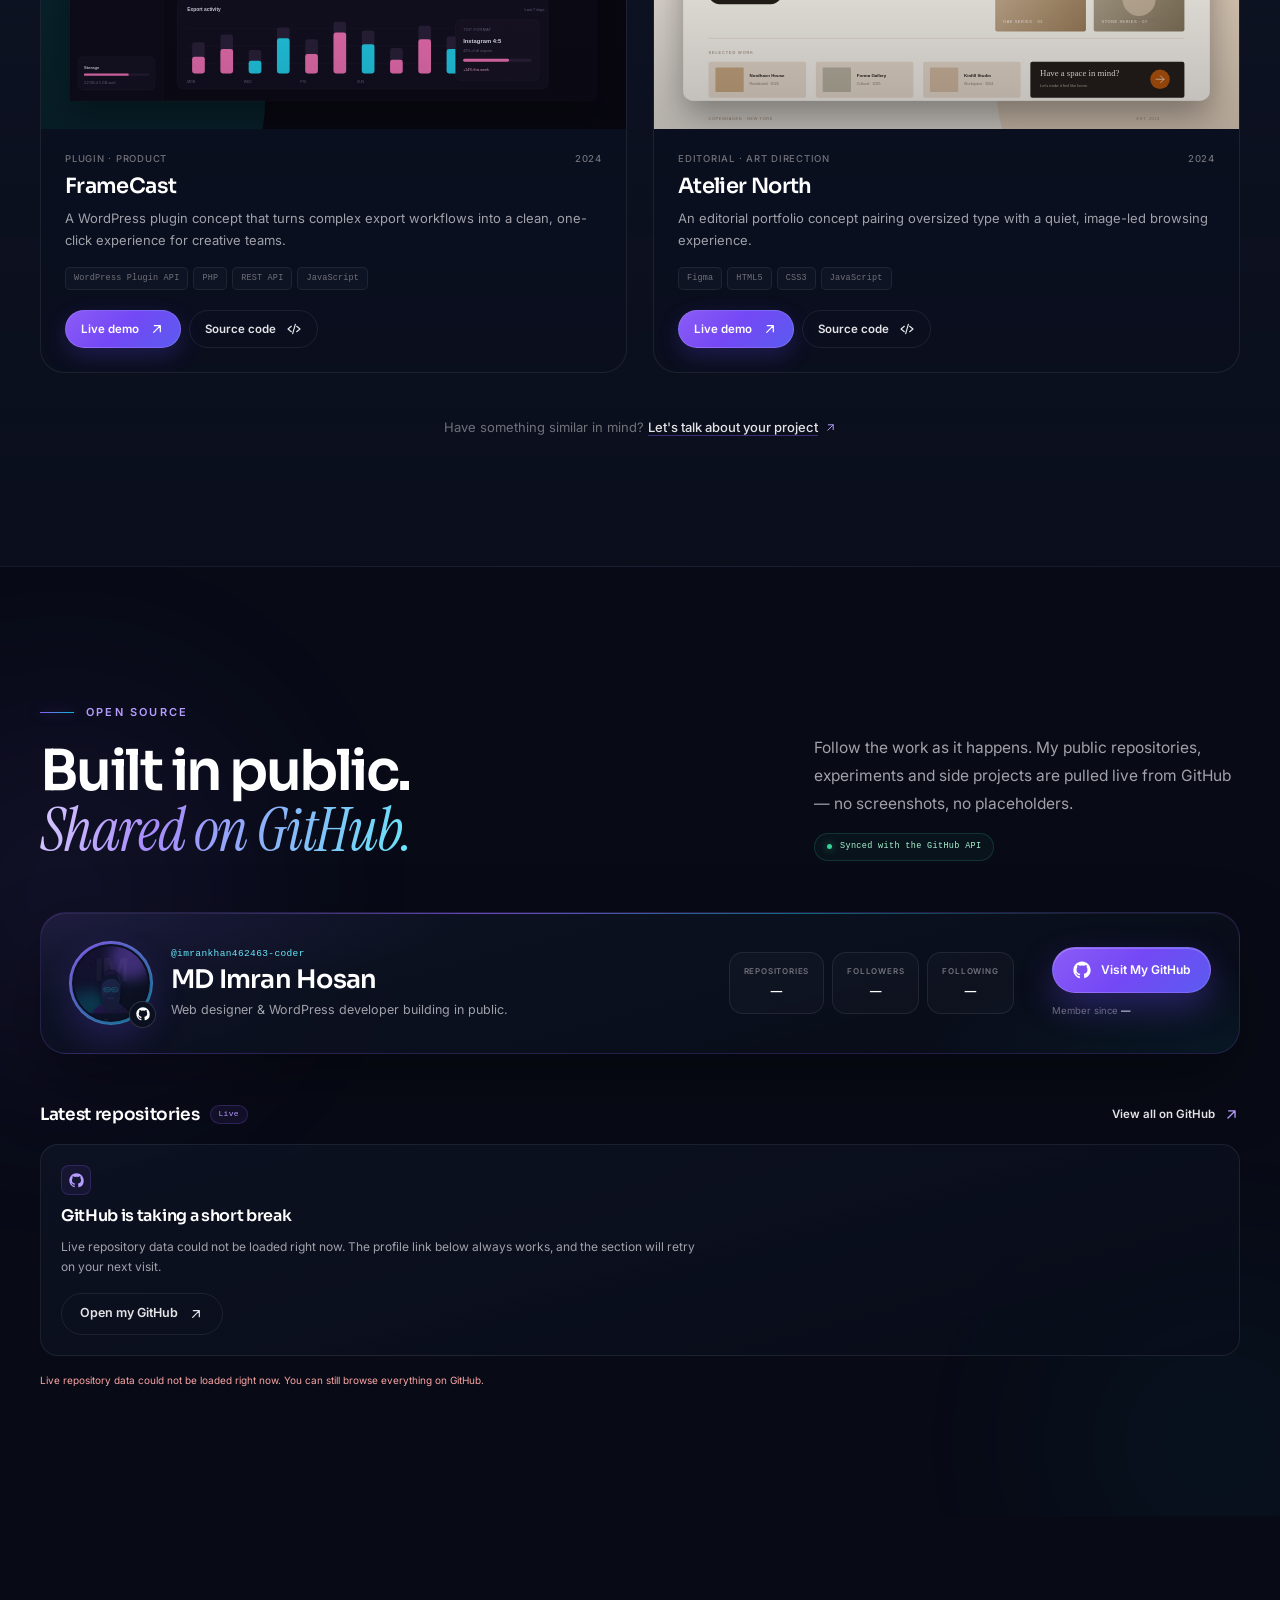
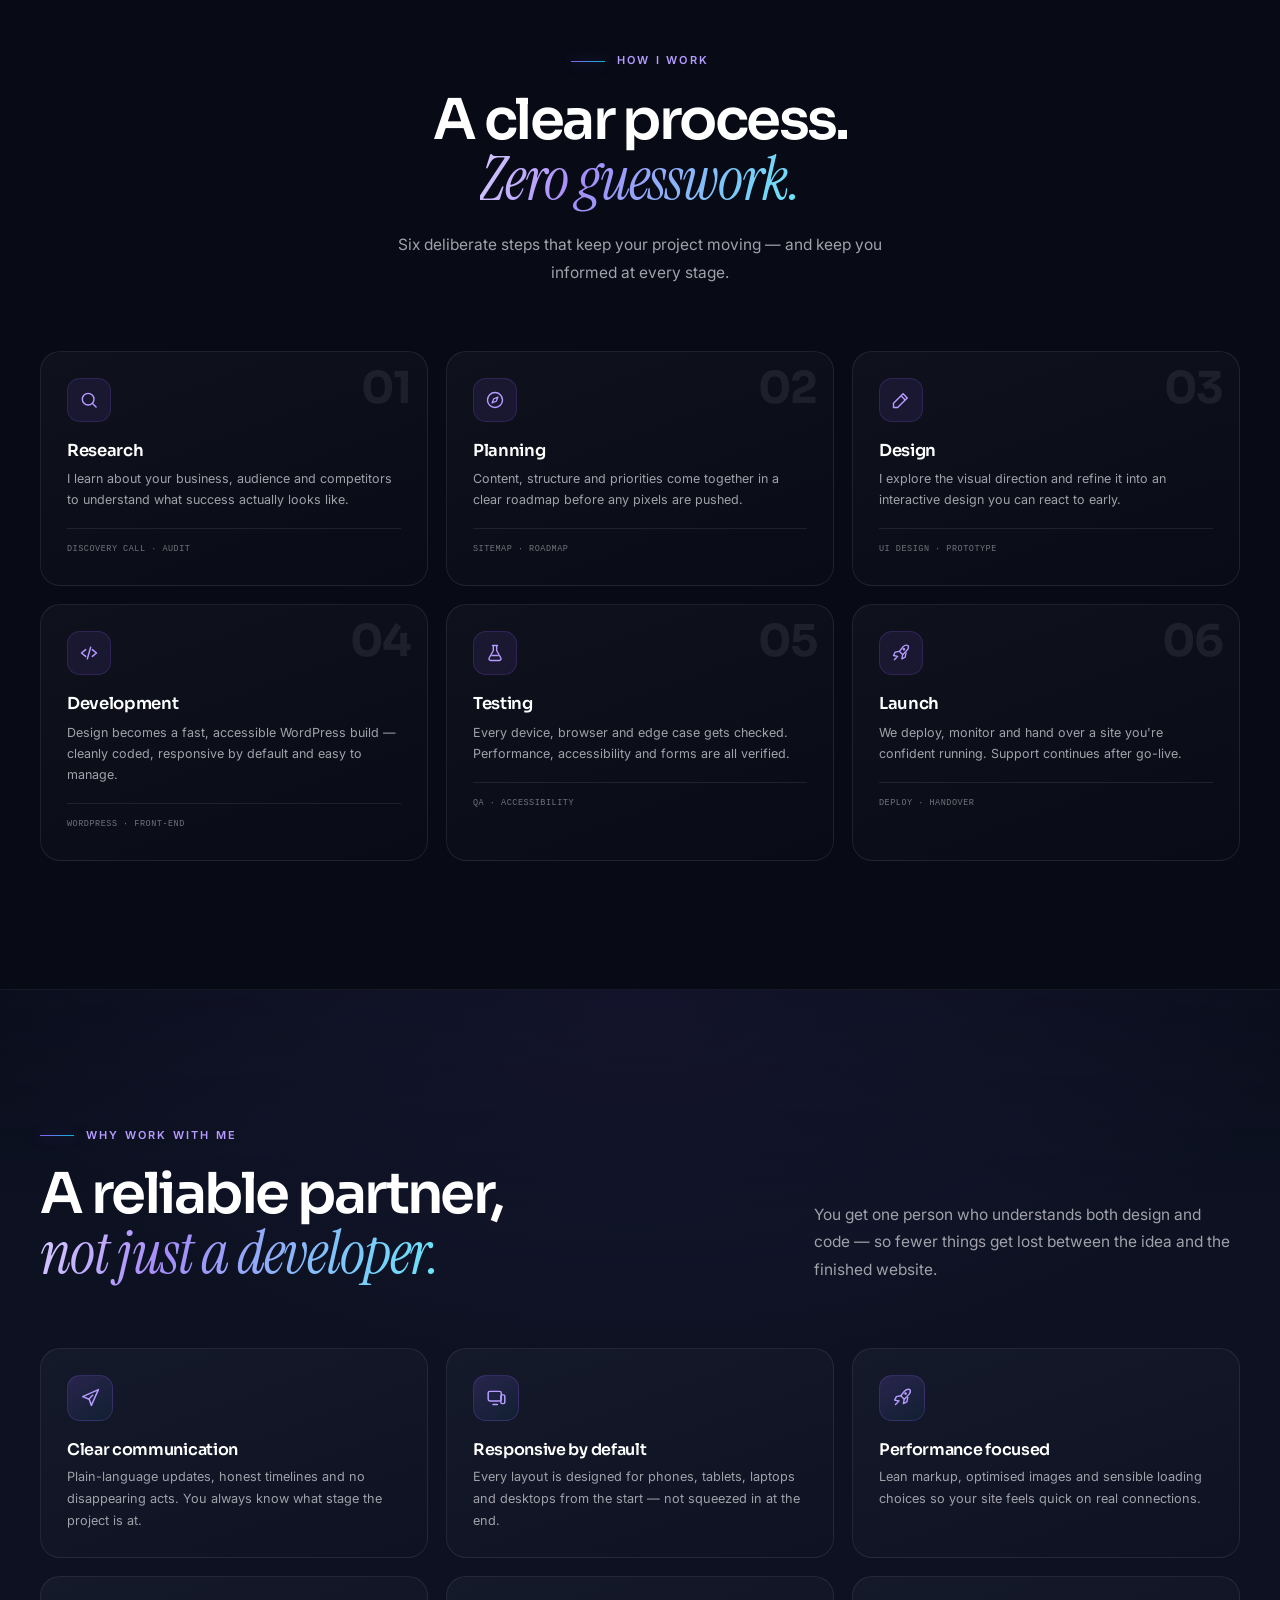
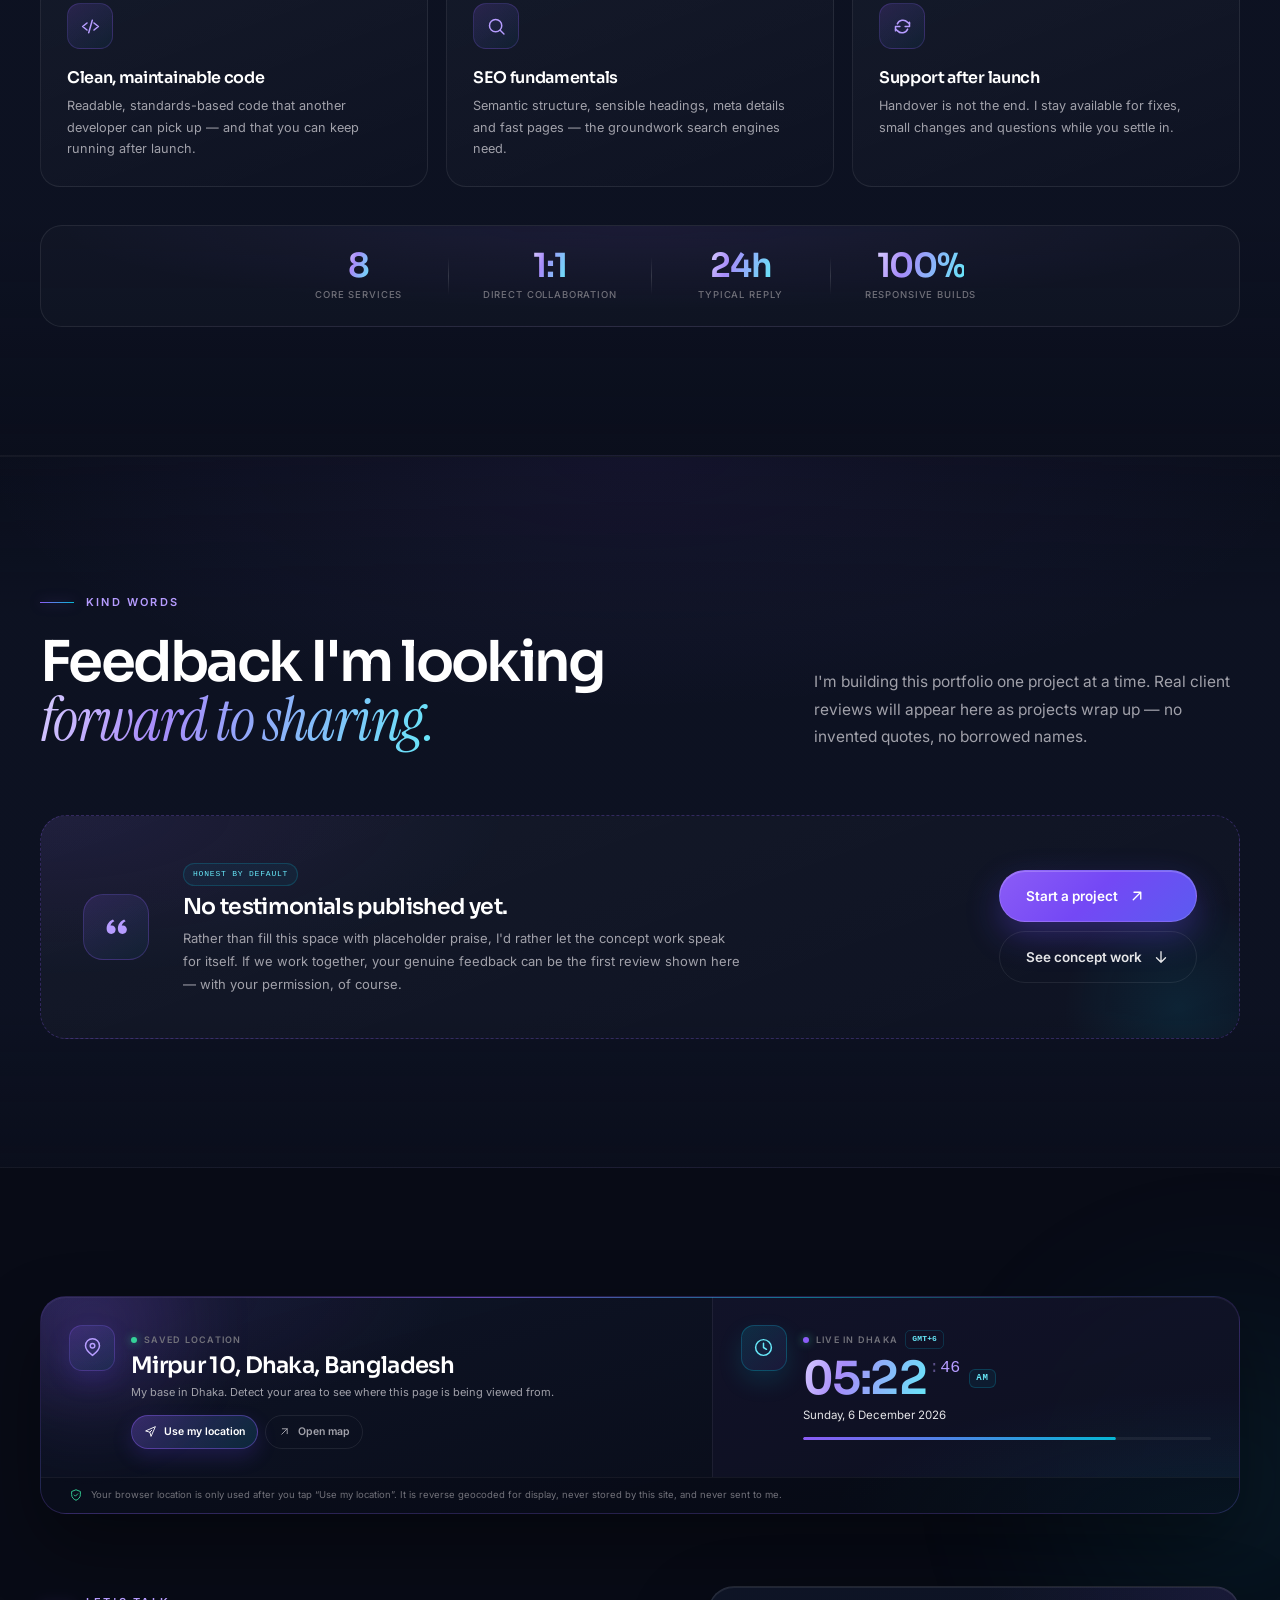
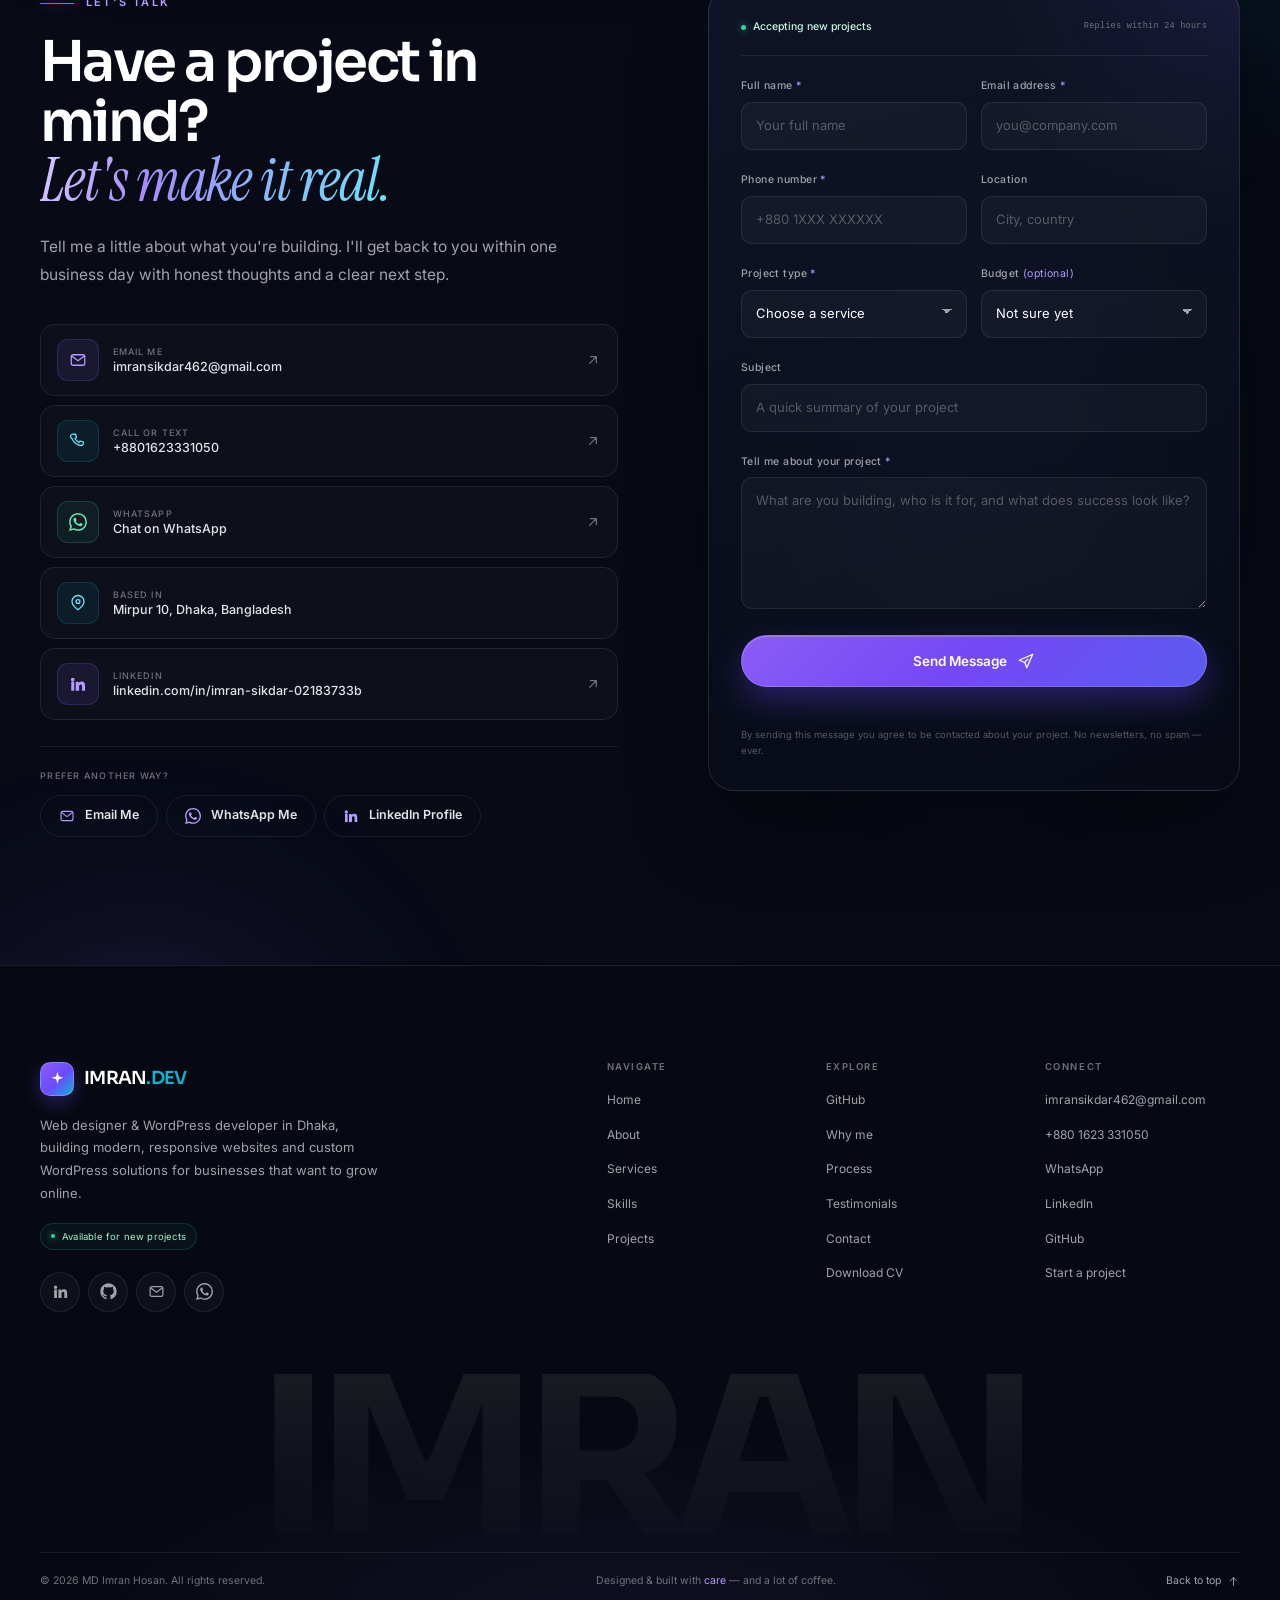
==== commit 6821a83b: "imran" ====
--- a/index.html
+++ b/index.html
@@ -1341,7 +1341,7 @@
           <p>Web designer &amp; WordPress developer in Dhaka, building modern, responsive websites and custom WordPress solutions for businesses that want to grow online.</p>
           <span class="footer__status"><i></i><span data-profile="availability">Available for new projects</span></span>
           <div class="socials" aria-label="Contact and social profiles">
-            <a class="social-link" href="https://www.linkedin.com/in/imran-sikdar-02183733b" target="_blank" rel="noopener noreferrer" aria-label="LinkedIn profile" data-profile-link="linkedin"><svg aria-hidden="true"><use href="#icon-linkedin"></use></svg></a>
+            <a class="social-link" href="https://www.linkedin.com/in/imran-sikdar-02183733b/" target="_blank" rel="noopener noreferrer" aria-label="LinkedIn profile" data-profile-link="linkedin"><svg aria-hidden="true"><use href="#icon-linkedin"></use></svg></a>
             <a class="social-link" href="https://github.com/imrankhan462463-coder" target="_blank" rel="noopener noreferrer" aria-label="GitHub profile" data-profile-link="github"><svg aria-hidden="true"><use href="#icon-github"></use></svg></a>
             <a class="social-link" href="mailto:imransikdar462@gmail.com" aria-label="Email MD Imran Hosan" data-profile-link="email"><svg aria-hidden="true"><use href="#icon-mail"></use></svg></a>
             <a class="social-link" href="https://wa.me/8801623331050" target="_blank" rel="noopener noreferrer" aria-label="WhatsApp MD Imran Hosan" data-profile-link="whatsapp"><svg aria-hidden="true"><use href="#icon-whatsapp"></use></svg></a>
